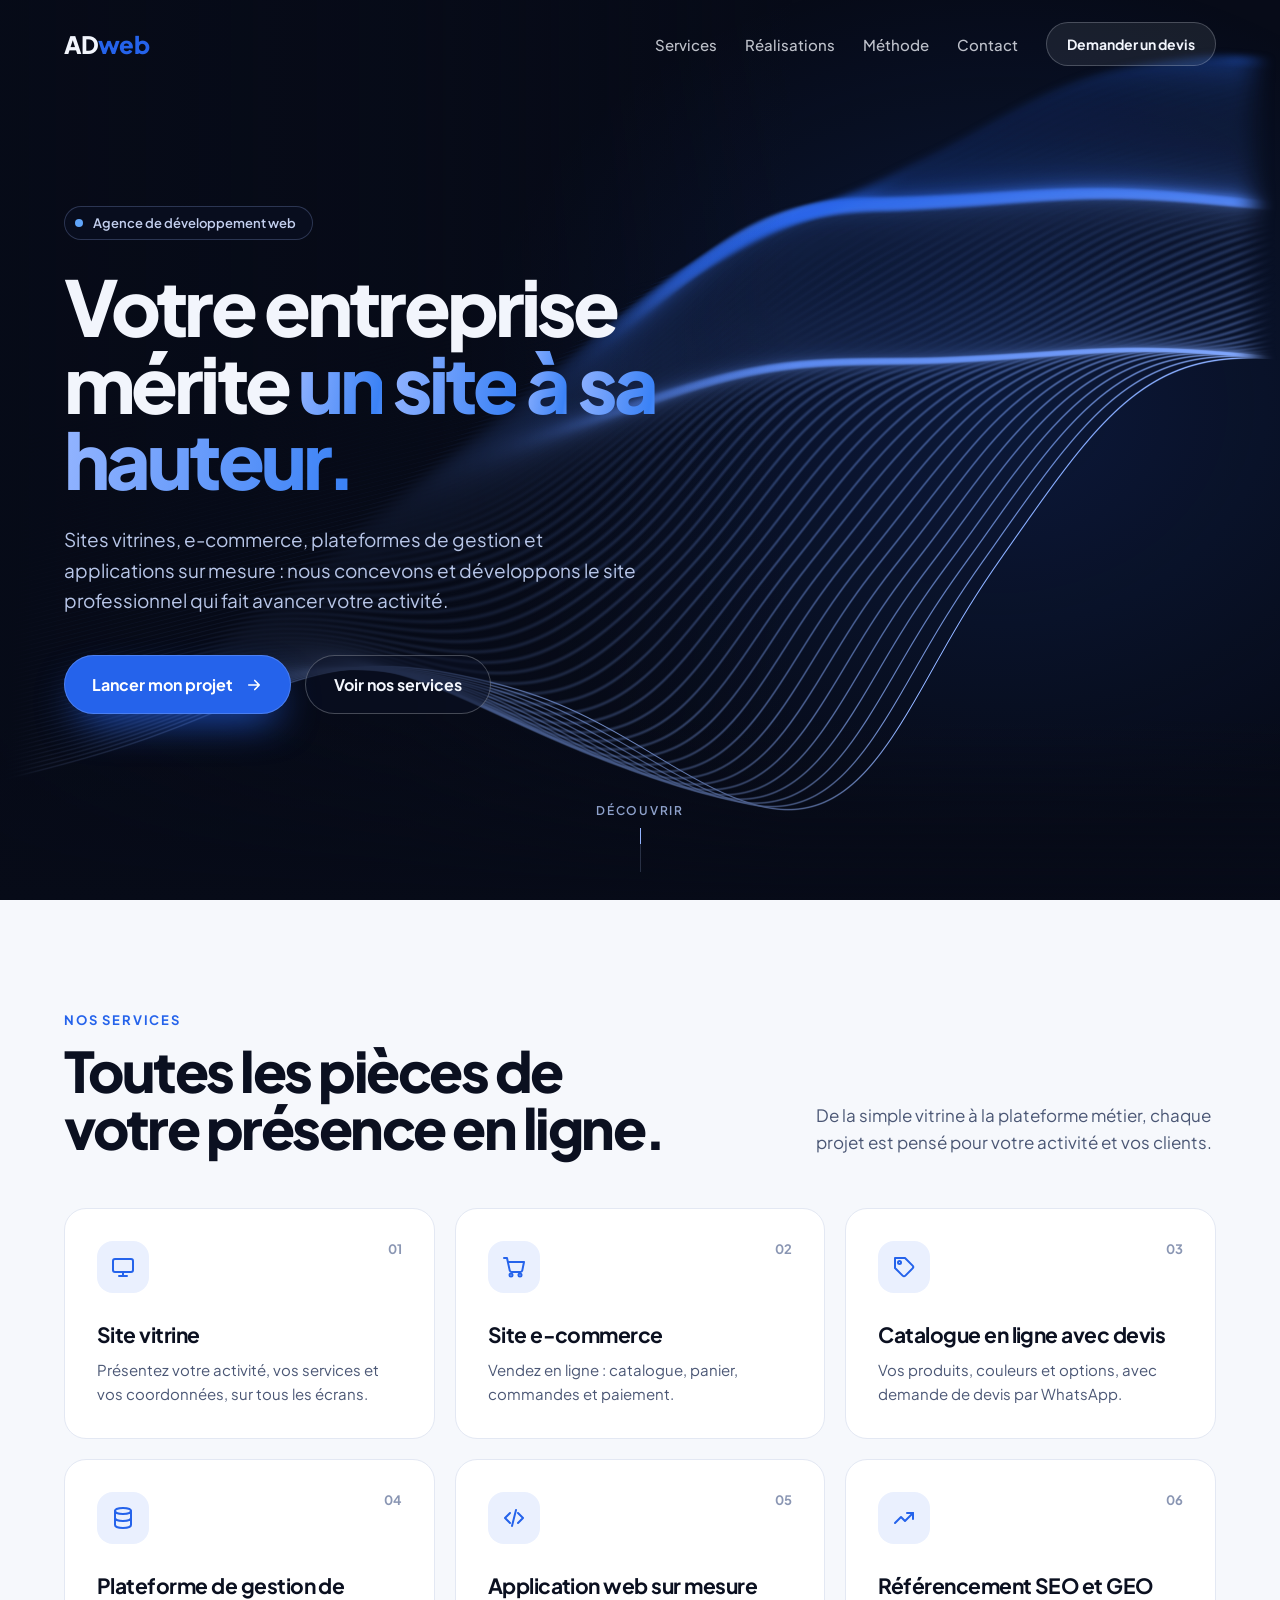
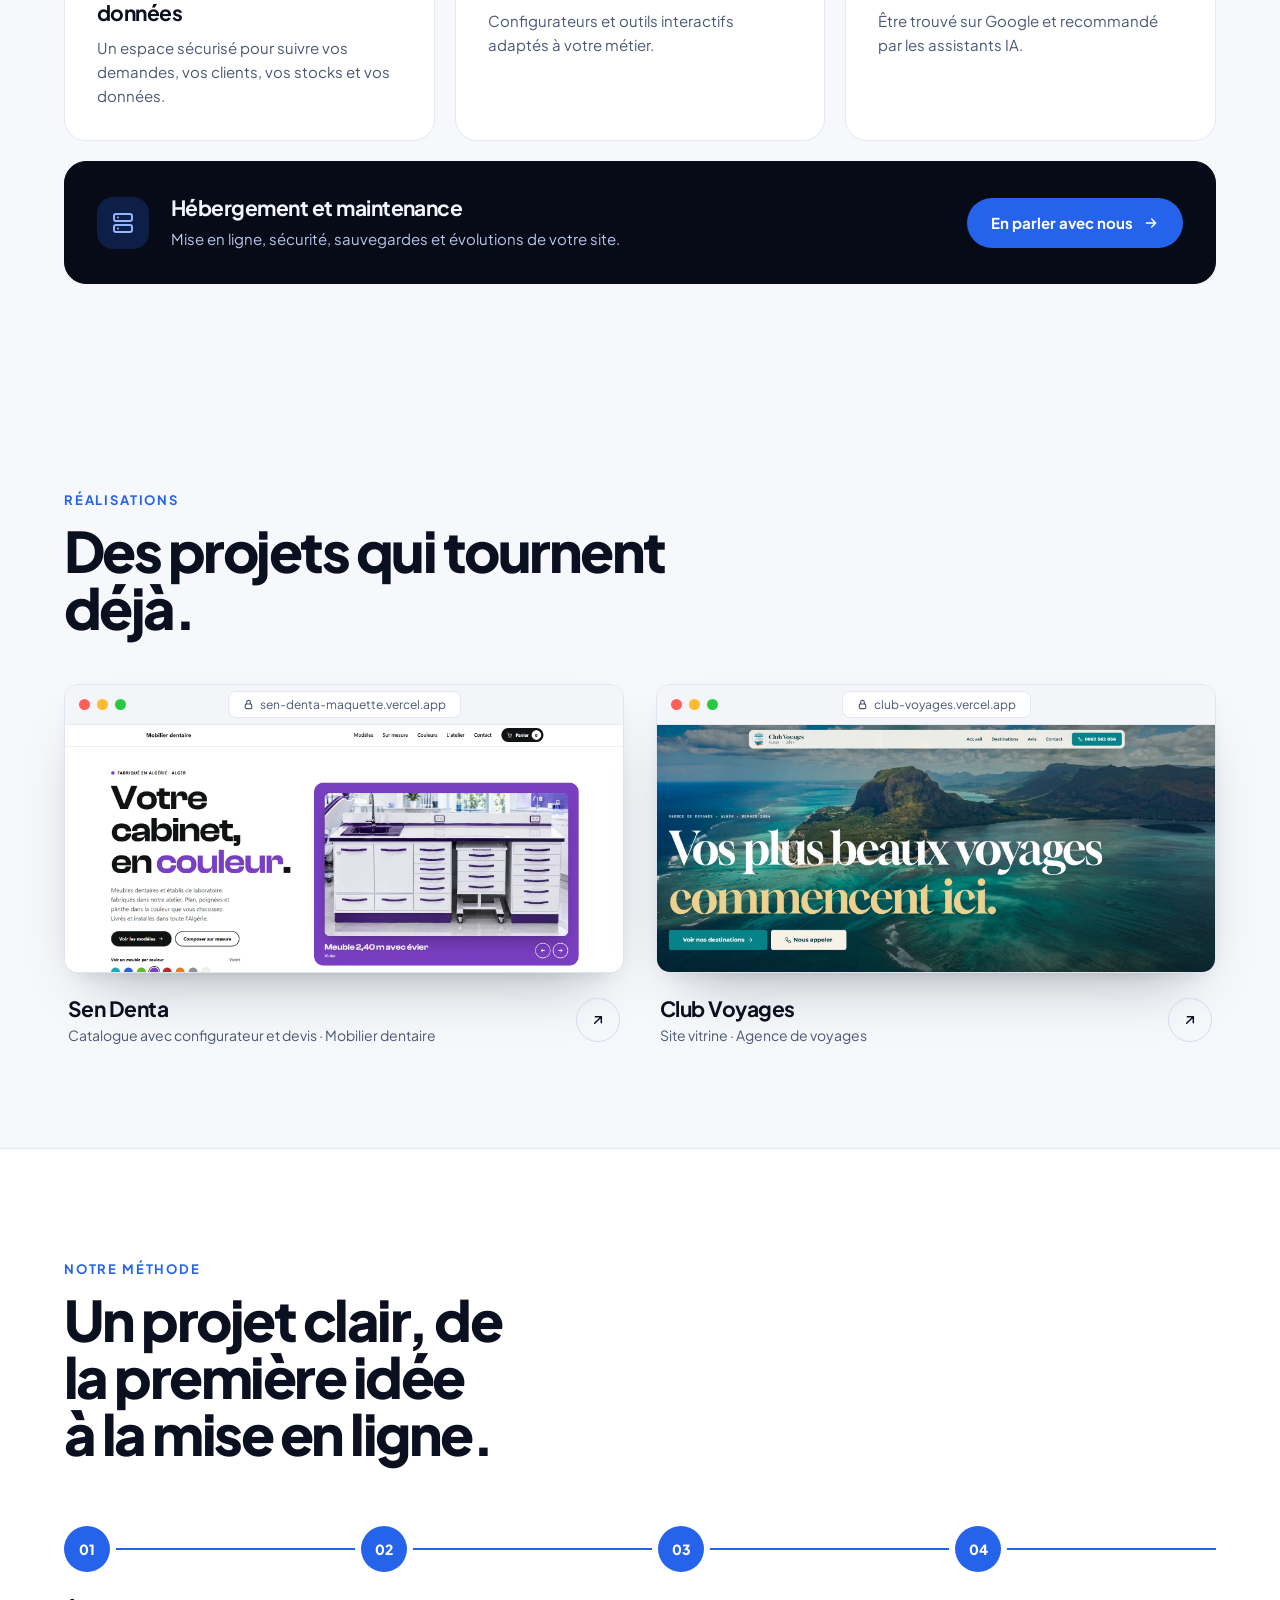
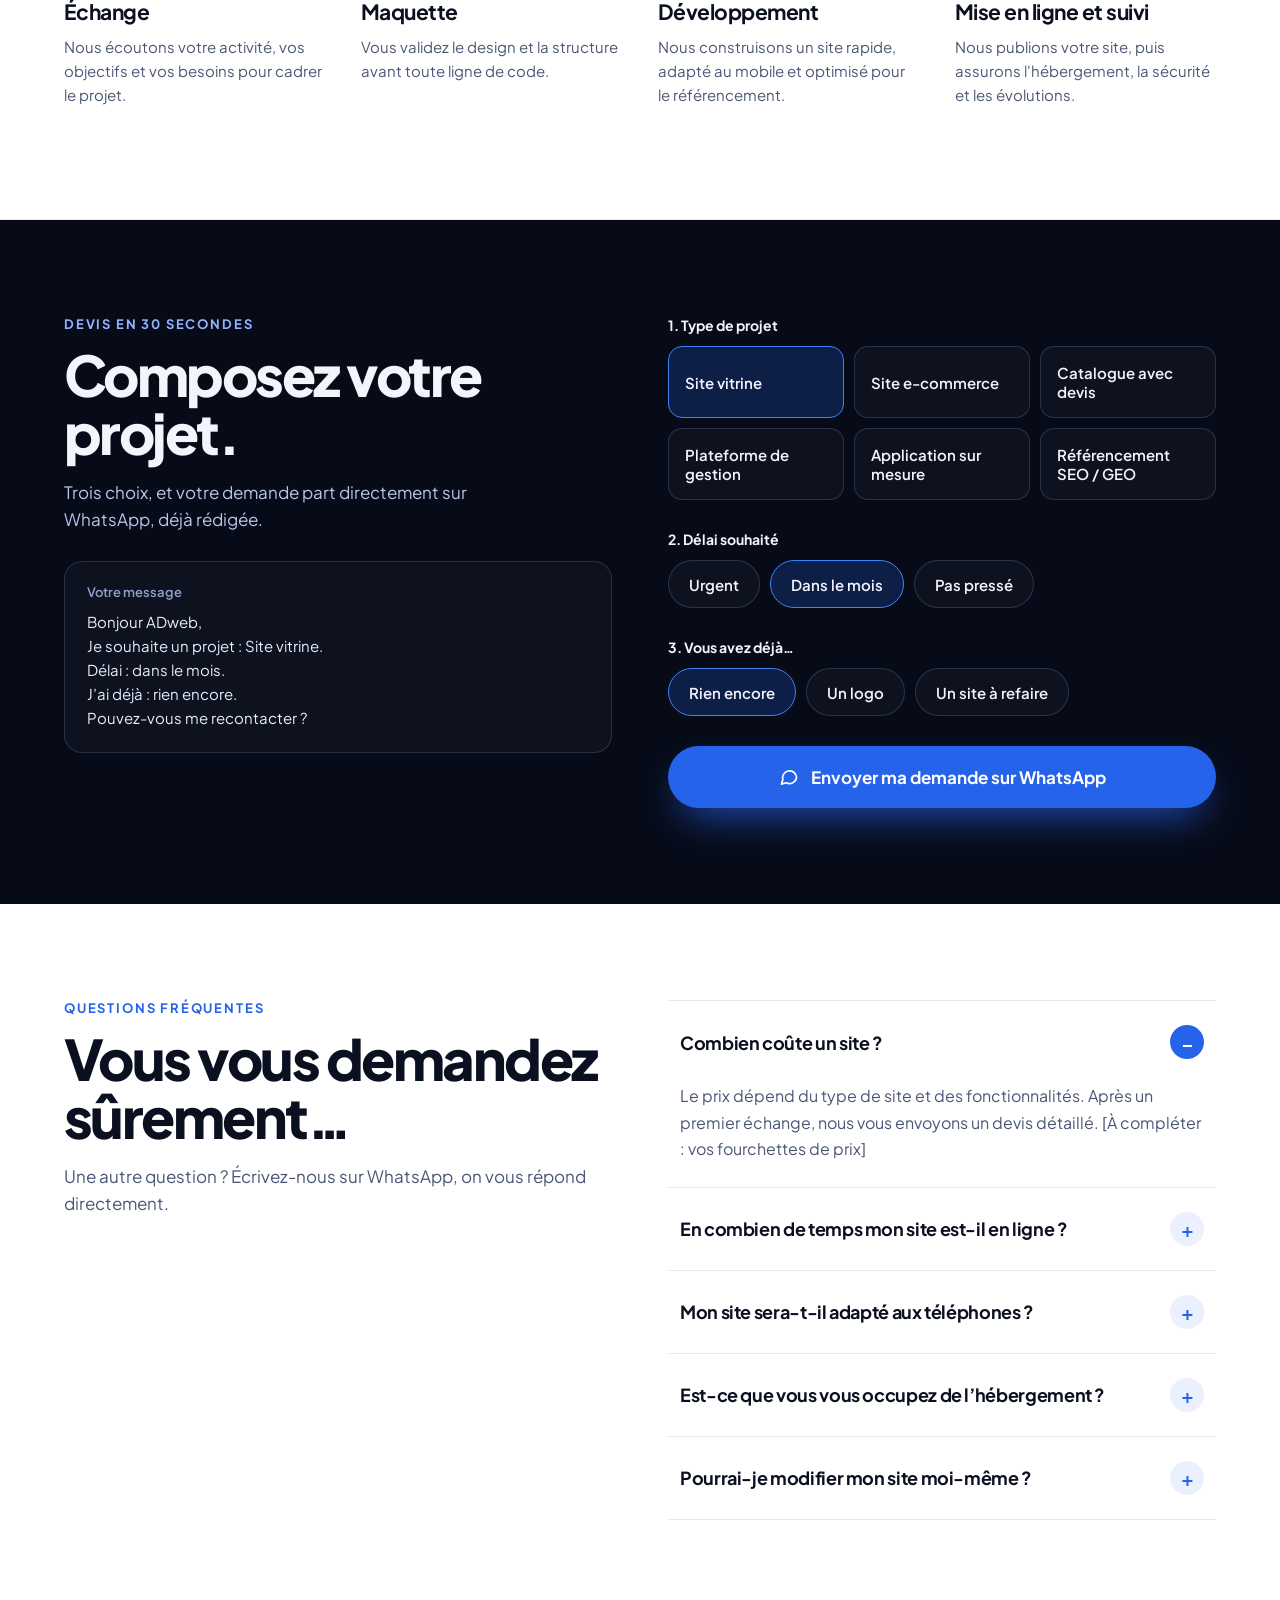
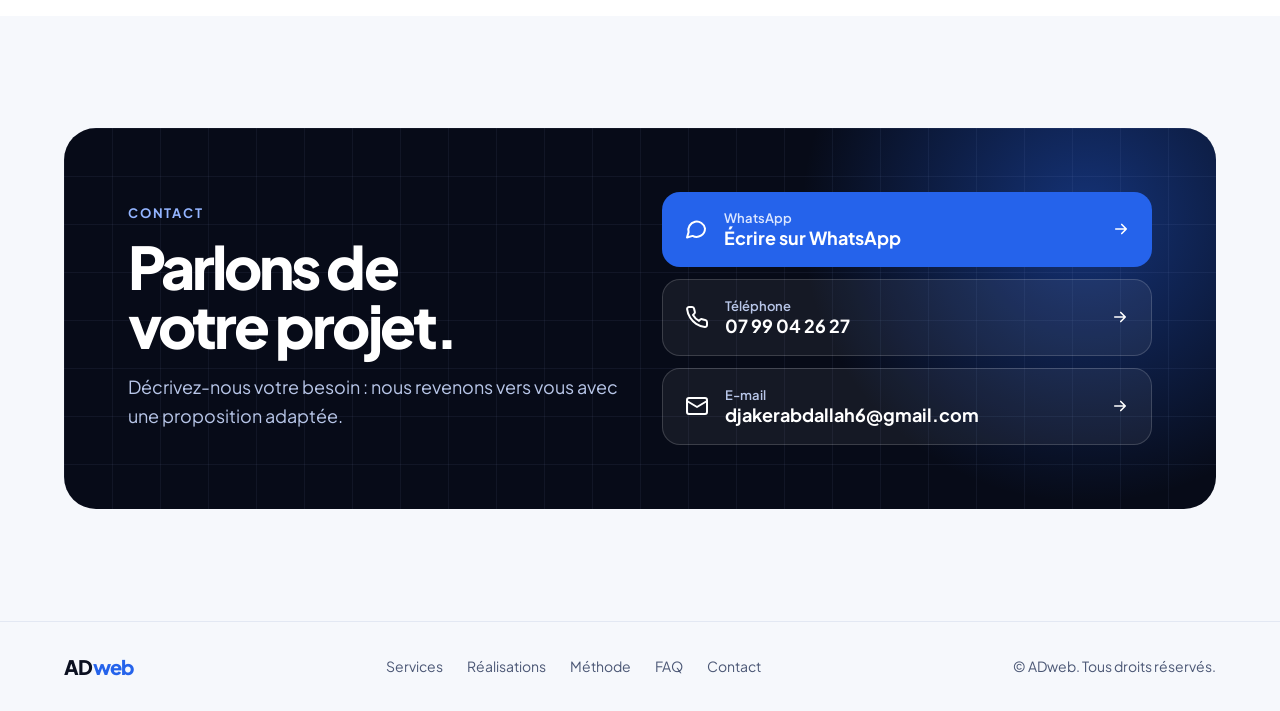
==== index.html @ 89576a82 "Réalisations : nouveau lien Club Voyages Co-Authored-By: Claude Opus 5.5 <noreply@anthropic.com> Cla" ====
<!doctype html>
<html lang="fr">
<head>
<meta charset="utf-8">
<meta name="viewport" content="width=device-width, initial-scale=1, viewport-fit=cover">
<title>ADweb · Votre entreprise mérite un site à sa hauteur</title>
<meta name="description" content="ADweb conçoit et développe des sites vitrines, e-commerce, plateformes de gestion et applications web sur mesure.">
<meta name="theme-color" content="#070b18">
<meta property="og:title" content="ADweb · Votre entreprise mérite un site à sa hauteur">
<meta property="og:description" content="Sites vitrines, e-commerce, plateformes de gestion et applications sur mesure.">
<meta property="og:type" content="website">
<link rel="icon" href="favicon.svg" type="image/svg+xml">
<link rel="preconnect" href="https://fonts.googleapis.com">
<link rel="preconnect" href="https://fonts.gstatic.com" crossorigin>
<link href="https://fonts.googleapis.com/css2?family=Plus+Jakarta+Sans:wght@400;500;600;700;800&display=swap" rel="stylesheet">
<style>

body{margin:0;background:#070b18}
a{color:inherit}
.adw *{box-sizing:border-box}
.adw a:focus-visible,.adw button:focus-visible{outline:3px solid #60a5fa;outline-offset:3px;border-radius:12px}
.adw .nl{text-decoration:none;opacity:.78;transition:opacity .2s}
.adw .nl:hover{opacity:1}
.adw .btn{text-decoration:none;transition:transform .2s,box-shadow .2s,background .2s}
.adw .btn:hover{transform:translateY(-2px)}
.adw .ghost:hover{background:rgba(255,255,255,.08)}
.adw .card{transition:transform .25s,border-color .25s,box-shadow .25s}
.adw .card:hover{transform:translateY(-4px);border-color:rgba(37,99,235,.45);box-shadow:0 24px 48px -28px rgba(15,23,42,.35)}
.adw .lnk{text-decoration:none;transition:color .2s}
.adw .lnk:hover{color:#60a5fa}
.adw .float{transform-box:fill-box;transform-origin:center;animation:adwFit 6s cubic-bezier(.65,0,.35,1) infinite}
@keyframes adwFit{0%,12%{transform:translate(70px,-92px) rotate(-14deg)}42%,78%{transform:translate(0,0) rotate(0)}100%{transform:translate(70px,-92px) rotate(-14deg)}}
.adw .slot{animation:adwSlot 6s ease-in-out infinite}
@keyframes adwSlot{0%,30%{opacity:1}42%,78%{opacity:0}92%,100%{opacity:1}}
.adw .pe{pointer-events:none}.adw .pe a,.adw .pe-a{pointer-events:auto}
.rbg .relative{position:relative}.rbg .absolute{position:absolute}.rbg .inset-0{inset:0}.rbg .block{display:block}.rbg .h-full{height:100%}.rbg .w-full{width:100%}.rbg .overflow-hidden{overflow:hidden}.rbg .pointer-events-none{pointer-events:none}
.adw .w{display:inline-block;opacity:0;filter:blur(10px);transform:translateY(24px);animation:adwW .9s cubic-bezier(.2,.7,.2,1) forwards}
@keyframes adwW{to{opacity:1;filter:blur(0);transform:none}}
.adw .grad{background:linear-gradient(100deg,#93b4ff 0%,#3b82f6 45%,#a5c0ff 70%,#3b82f6 100%);background-size:220% 100%;-webkit-background-clip:text;background-clip:text;color:transparent;animation:adwW .9s cubic-bezier(.2,.7,.2,1) forwards,adwG 6s linear 1.5s infinite}
@keyframes adwG{to{background-position:-220% 0}}
.adw .rise{opacity:0;transform:translateY(16px);animation:adwR .8s cubic-bezier(.2,.7,.2,1) forwards}
@keyframes adwR{to{opacity:1;transform:none}}
.adw .pulse{box-shadow:0 0 0 0 rgba(96,165,250,.6);animation:adwP 2s ease-out infinite}
@keyframes adwP{to{box-shadow:0 0 0 10px rgba(96,165,250,0)}}
.adw .shine{position:relative;overflow:hidden}
.adw .shine::after{content:"";position:absolute;top:0;bottom:0;width:40%;left:-60%;background:linear-gradient(100deg,transparent,rgba(255,255,255,.35),transparent);transform:skewX(-20deg);animation:adwS 3.6s ease-in-out 2s infinite}
@keyframes adwS{0%,60%{left:-60%}100%{left:130%}}
.adw .btn .arr{transition:transform .25s}.adw .btn:hover .arr{transform:translateX(4px)}
.adw .drip{animation:adwD 1.8s cubic-bezier(.6,0,.4,1) infinite}
@keyframes adwD{0%{transform:translateY(-16px)}100%{transform:translateY(44px)}}
.adw .bar{margin-right:-2px;backface-visibility:hidden;transform:scaleY(0);transform-origin:bottom;animation:adwB 1.4s cubic-bezier(.76,0,.24,1) forwards}
@keyframes adwB{0%{transform:scaleY(0);transform-origin:bottom}42%{transform:scaleY(1);transform-origin:bottom}43%{transform:scaleY(1);transform-origin:top}58%{transform:scaleY(1);transform-origin:top}100%{transform:scaleY(0);transform-origin:top}}
.adw .trl{opacity:0;animation:adwL 1.4s ease forwards}
@keyframes adwL{0%,25%{opacity:0;transform:translateY(20px)}40%,60%{opacity:1;transform:none}75%,100%{opacity:0;transform:translateY(-20px)}}
.adw .deploy{clip-path:inset(0 100% 0 0);animation:adwDep 1.8s cubic-bezier(.65,0,.25,1) 1.25s forwards}
@keyframes adwDep{to{clip-path:inset(0 0 0 0)}}
.adw .intro{animation:adwIn .8s cubic-bezier(.76,0,.24,1) 1.25s forwards}
@keyframes adwIn{to{transform:translateY(-100%);visibility:hidden}}
.adw .il{display:inline-block;opacity:0;transform:translateY(60%);filter:blur(8px);animation:adwW .7s cubic-bezier(.2,.7,.2,1) forwards}
.adw .ibar{transform:scaleX(0);transform-origin:left;animation:adwBar 1s cubic-bezier(.65,0,.35,1) .2s forwards}
@keyframes adwBar{to{transform:scaleX(1)}}
.adw .ink{transform:scale(0);animation:adwInk 1.4s cubic-bezier(.76,0,.24,1) forwards}
@keyframes adwInk{0%{transform:scale(0);opacity:1}45%,58%{transform:scale(1);opacity:1}100%{transform:scale(1);opacity:0}}
.adw .mq{animation:adwMq 38s linear infinite}
.adw .mq:hover{animation-play-state:paused}
@keyframes adwMq{to{transform:translateX(-50%)}}
.adw .rv{opacity:0;transform:translateY(28px);transition:opacity .9s cubic-bezier(.2,.7,.2,1),transform .9s cubic-bezier(.2,.7,.2,1)}
.adw .rv.in{opacity:1;transform:none}
.adw .card.rv.in:hover{transform:translateY(-6px)}
.adw .card::before{content:"";position:absolute;inset:0;pointer-events:none;opacity:0;transition:opacity .3s;background:radial-gradient(360px circle at var(--mx,50%) var(--my,50%),rgba(37,99,235,.12),transparent 60%)}
.adw .card.dark::before{background:radial-gradient(420px circle at var(--mx,50%) var(--my,50%),rgba(96,165,250,.22),transparent 60%)}
.adw .card:hover::before{opacity:1}
.adw .card>*{position:relative}
.adw .card .ico{transition:transform .35s cubic-bezier(.2,.7,.2,1)}
.adw .card:hover .ico{transform:rotate(-8deg) scale(1.08)}
.adw .mline{transform:scaleX(0);transform-origin:left;transition:transform 1.6s cubic-bezier(.65,0,.25,1) .2s}
.adw .steps.in .mline{transform:scaleX(1)}
.adw .st{opacity:0;transform:translateY(18px);transition:opacity .7s ease,transform .7s ease}
.adw .steps.in .st{opacity:1;transform:none}
.adw .cta:hover .arr{transform:translateX(4px)}
.adw .opt{transition:border-color .2s,background .2s,transform .2s;cursor:pointer}.adw .opt:hover{transform:translateY(-2px)}
.adw .shot{transition:transform .6s cubic-bezier(.2,.7,.2,1)}.adw .proj:hover .shot{transform:scale(1.04)}
.adw .qa{transition:background .2s}.adw .qa:hover{background:#f1f5fd}
.adw .lift,.adw .go{transition:transform .5s cubic-bezier(.2,.7,.2,1)}.adw .proj:hover .lift{transform:translateY(-6px)}.adw .proj:hover .go{transform:rotate(45deg)}
@media (max-width:760px){.adw .scrim{background:linear-gradient(180deg,rgba(7,11,24,.55) 0%,rgba(7,11,24,.88) 45%,rgba(7,11,24,.6) 100%)!important}.adw .cglow{display:none}.adw .hide-m{display:none}}
@media (prefers-reduced-motion:reduce){.adw .intro{display:none}.adw .deploy{animation:none;clip-path:none}.adw .rv,.adw .st{opacity:1;transform:none;transition:none}.adw .mline{transform:scaleX(1);transition:none}.adw .mq{animation:none}.adw .w,.adw .rise,.adw .grad{animation:none;opacity:1;filter:none;transform:none}.adw .shine::after,.adw .drip,.adw .pulse{animation:none}.adw .float,.adw .slot{animation:none}.adw .float{transform:none}.adw .slot{opacity:0}}

.adw .opt{border:1.5px solid rgba(148,170,230,.22);background:rgba(255,255,255,.03)}
.adw .opt.on{border-color:#3b82f6;background:rgba(37,99,235,.22)}
.adw .qa .sg{flex:none;width:34px;height:34px;border-radius:50%;display:flex;align-items:center;justify-content:center;font-size:20px;font-weight:600;color:#2563eb;background:#eaf0fe}
.adw .qa[aria-expanded="true"] .sg{color:#fff;background:#2563eb}
html{scroll-behavior:smooth}

</style>
</head>
<body>
<div class="adw" id="root" style="font-family: 'Plus Jakarta Sans', system-ui, sans-serif; color: #0b1020; background: #f6f8fc; min-height: 100vh">

<!-- HERO -->
<header id="hero" style="background: #070b18; color: #f2f5fc; position: relative; overflow: hidden; min-height: 100vh; min-height: 100svh; display: flex; flex-direction: column">
  <div class="rbg deploy" id="bg" aria-hidden="true" style="position: absolute; inset: 0"></div>
  <div id="glow" class="cglow" aria-hidden="true" style="position: absolute; left: 0; top: 0; width: 560px; height: 560px; margin: -280px 0 0 -280px; border-radius: 50%; background: radial-gradient(circle, rgba(96,165,250,.18), rgba(96,165,250,.06) 35%, rgba(96,165,250,0) 62%); pointer-events: none; opacity: 0; transition: opacity .5s; will-change: transform"></div>
  <div aria-hidden="true" style="position: absolute; inset: 0; pointer-events: none; background: radial-gradient(ellipse 60% 70% at 78% 45%, rgba(37,99,235,.16), rgba(37,99,235,0) 70%)"></div>
  <div aria-hidden="true" class="scrim" style="position: absolute; inset: 0; pointer-events: none; background: linear-gradient(90deg, rgba(7,11,24,.9) 0%, rgba(7,11,24,.6) 32%, rgba(7,11,24,0) 62%)"></div>
  <div aria-hidden="true" style="position: absolute; left: 0; right: 0; bottom: 0; height: 180px; pointer-events: none; background: linear-gradient(0deg, #070b18, rgba(7,11,24,0))"></div>

  <nav aria-label="Navigation principale" class="pe rise" style="position: relative; width: 100%; max-width: 1200px; margin: 0 auto; padding: 22px 24px; display: flex; align-items: center; justify-content: space-between; gap: 16px; flex-wrap: wrap; animation-delay: 1500ms">
    <a href="#top" style="text-decoration: none; font-weight: 800; font-size: 24px; letter-spacing: -0.035em">AD<span style="color: #2563eb">web</span></a>
    <div style="display: flex; align-items: center; gap: 28px; font-size: 15px; font-weight: 500; flex-wrap: wrap">
      <a class="nl hide-m" href="#services" data-go="services">Services</a>
      <a class="nl hide-m" href="#realisations">Réalisations</a>
      <a class="nl hide-m" href="#methode">Méthode</a>
      <a class="nl hide-m" href="#contact" data-go="contact">Contact</a>
      <a class="btn" href="#contact" data-go="contact" style="background: rgba(242,245,252,.08); color: #f2f5fc; border: 1px solid rgba(242,245,252,.22); font-weight: 700; font-size: 14px; padding: 12px 20px; border-radius: 999px; min-height: 44px; display: inline-flex; align-items: center">Demander un devis</a>
    </div>
  </nav>

  <div id="top" class="pe" style="position: relative; width: 100%; max-width: 1200px; margin: 0 auto; padding: 72px 24px 140px; flex: 1; display: flex; flex-direction: column; justify-content: center">
    <div style="max-width: 680px">
      <p class="rise" style="display: inline-flex; align-items: center; gap: 10px; margin: 0 0 28px; padding: 8px 16px 8px 10px; border: 1px solid rgba(148,170,230,.26); background: rgba(10,16,36,.6); border-radius: 999px; font-size: 13px; font-weight: 600; color: #c3cfee; animation-delay: 1620ms">
        <span aria-hidden="true" class="pulse" style="width: 8px; height: 8px; border-radius: 50%; background: #60a5fa"></span>
        Agence de développement web
      </p>
      <h1 style="margin: 0 0 26px; font-size: clamp(42px, 6vw, 84px); line-height: 1; letter-spacing: -0.05em; font-weight: 800">
        <span class="w" style="animation-delay: 1720ms">Votre</span> <span class="w" style="animation-delay: 1790ms">entreprise</span> <span class="w" style="animation-delay: 1860ms">mérite</span> <span class="w grad" style="animation-delay: 1930ms">un</span> <span class="w grad" style="animation-delay: 2000ms">site</span> <span class="w grad" style="animation-delay: 2070ms">à</span> <span class="w grad" style="animation-delay: 2140ms">sa</span> <span class="w grad" style="animation-delay: 2210ms">hauteur.</span>
      </h1>
      <p class="rise" style="margin: 0 0 40px; font-size: 19px; line-height: 1.6; color: #b8c6e8; max-width: 31em; animation-delay: 2220ms">Sites vitrines, e-commerce, plateformes de gestion et applications sur mesure : nous concevons et développons le site professionnel qui fait avancer votre activité.</p>
      <div class="rise" style="display: flex; flex-wrap: wrap; gap: 14px; animation-delay: 2340ms">
        <a class="btn shine" href="#contact" data-go="contact" data-boost style="background: #2563eb; color: #ffffff; font-weight: 700; font-size: 16px; padding: 18px 28px; border-radius: 999px; min-height: 56px; display: inline-flex; align-items: center; gap: 12px; box-shadow: 0 0 0 1px rgba(147,180,255,.35) inset, 0 18px 40px -14px rgba(37,99,235,.9)">
          Lancer mon projet
          <svg class="arr" width="18" height="18" viewBox="0 0 24 24" fill="none" stroke="currentColor" stroke-width="2.2" stroke-linecap="round" stroke-linejoin="round" aria-hidden="true"><path d="M5 12h14M13 6l6 6-6 6"></path></svg>
        </a>
        <a class="btn ghost" href="#services" data-go="services" data-boost style="color: #f2f5fc; font-weight: 700; font-size: 16px; padding: 18px 28px; border-radius: 999px; min-height: 56px; display: inline-flex; align-items: center; border: 1px solid rgba(242,245,252,.26); background: rgba(10,16,36,.5)">Voir nos services</a>
      </div>
    </div>
  </div>

  <a class="pe-a rise hide-m" href="#services" data-go="services" style="position: absolute; left: 0; right: 0; margin: 0 auto; width: max-content; bottom: 28px; display: flex; flex-direction: column; align-items: center; gap: 10px; font-size: 12px; font-weight: 600; letter-spacing: 0.14em; text-transform: uppercase; color: #8fa2cc; text-decoration: none; animation-delay: 2600ms">
    Découvrir
    <span aria-hidden="true" style="position: relative; width: 1px; height: 44px; background: rgba(143,162,204,.25); overflow: hidden"><span class="drip" style="position: absolute; left: 0; top: 0; width: 1px; height: 16px; background: #93b4ff"></span></span>
  </a>
</header>

<!-- SERVICES -->
<section id="services" style="max-width: 1200px; margin: 0 auto; padding: 112px 24px 104px; scroll-margin-top: 0">
  <div style="display: flex; flex-wrap: wrap; justify-content: space-between; align-items: flex-end; gap: 24px; margin-bottom: 52px">
    <div class="rv" style="max-width: 640px">
      <p style="margin: 0 0 14px; font-size: 13px; font-weight: 700; letter-spacing: 0.14em; text-transform: uppercase; color: #2563eb">Nos services</p>
      <h2 style="margin: 0; font-size: clamp(34px, 4.4vw, 56px); line-height: 1.02; letter-spacing: -0.045em; font-weight: 800; text-wrap: balance">Toutes les pièces de votre présence en ligne.</h2>
    </div>
    <p class="rv" style="margin: 0; max-width: 400px; font-size: 17px; line-height: 1.6; color: #4b5775; transition-delay: 120ms">De la simple vitrine à la plateforme métier, chaque projet est pensé pour votre activité et vos clients.</p>
  </div>

  <div style="display: grid; grid-template-columns: repeat(auto-fit, minmax(min(100%, 320px), 1fr)); gap: 20px">
    <article class="card rv" style="position: relative; overflow: hidden; background: #ffffff; border: 1px solid #e3e8f3; border-radius: 22px; padding: 32px; transition-delay: 0ms">
      <div style="display: flex; justify-content: space-between; align-items: flex-start; margin-bottom: 28px">
        <div class="ico" style="width: 52px; height: 52px; border-radius: 16px; background: #eaf0fe; color: #2563eb; display: flex; align-items: center; justify-content: center"><svg width="24" height="24" viewBox="0 0 24 24" fill="none" stroke="currentColor" stroke-width="2" stroke-linecap="round" stroke-linejoin="round" aria-hidden="true"><rect x="2" y="4" width="20" height="13" rx="2"></rect><path d="M8 21h8M12 17v4"></path></svg></div>
        <span style="font-size: 13px; font-weight: 700; color: #8a96b3">01</span>
      </div>
      <h3 style="margin: 0 0 10px; font-size: 21px; letter-spacing: -0.025em; font-weight: 700">Site vitrine</h3>
      <p style="margin: 0; font-size: 15px; line-height: 1.6; color: #4b5775">Présentez votre activité, vos services et vos coordonnées, sur tous les écrans.</p>
    </article>
    <article class="card rv" style="position: relative; overflow: hidden; background: #ffffff; border: 1px solid #e3e8f3; border-radius: 22px; padding: 32px; transition-delay: 80ms">
      <div style="display: flex; justify-content: space-between; align-items: flex-start; margin-bottom: 28px">
        <div class="ico" style="width: 52px; height: 52px; border-radius: 16px; background: #eaf0fe; color: #2563eb; display: flex; align-items: center; justify-content: center"><svg width="24" height="24" viewBox="0 0 24 24" fill="none" stroke="currentColor" stroke-width="2" stroke-linecap="round" stroke-linejoin="round" aria-hidden="true"><circle cx="9" cy="20" r="1.5"></circle><circle cx="18" cy="20" r="1.5"></circle><path d="M2 3h3l2.7 12.4a2 2 0 0 0 2 1.6h8.6a2 2 0 0 0 2-1.6L22 7H6"></path></svg></div>
        <span style="font-size: 13px; font-weight: 700; color: #8a96b3">02</span>
      </div>
      <h3 style="margin: 0 0 10px; font-size: 21px; letter-spacing: -0.025em; font-weight: 700">Site e-commerce</h3>
      <p style="margin: 0; font-size: 15px; line-height: 1.6; color: #4b5775">Vendez en ligne : catalogue, panier, commandes et paiement.</p>
    </article>
    <article class="card rv" style="position: relative; overflow: hidden; background: #ffffff; border: 1px solid #e3e8f3; border-radius: 22px; padding: 32px; transition-delay: 160ms">
      <div style="display: flex; justify-content: space-between; align-items: flex-start; margin-bottom: 28px">
        <div class="ico" style="width: 52px; height: 52px; border-radius: 16px; background: #eaf0fe; color: #2563eb; display: flex; align-items: center; justify-content: center"><svg width="24" height="24" viewBox="0 0 24 24" fill="none" stroke="currentColor" stroke-width="2" stroke-linecap="round" stroke-linejoin="round" aria-hidden="true"><path d="M20.6 13.4 13.4 20.6a2 2 0 0 1-2.8 0L3 13V3h10l7.6 7.6a2 2 0 0 1 0 2.8Z"></path><circle cx="7.5" cy="7.5" r="1.5"></circle></svg></div>
        <span style="font-size: 13px; font-weight: 700; color: #8a96b3">03</span>
      </div>
      <h3 style="margin: 0 0 10px; font-size: 21px; letter-spacing: -0.025em; font-weight: 700">Catalogue en ligne avec devis</h3>
      <p style="margin: 0; font-size: 15px; line-height: 1.6; color: #4b5775">Vos produits, couleurs et options, avec demande de devis par WhatsApp.</p>
    </article>
    <article class="card rv" style="position: relative; overflow: hidden; background: #ffffff; border: 1px solid #e3e8f3; border-radius: 22px; padding: 32px; transition-delay: 0ms">
      <div style="display: flex; justify-content: space-between; align-items: flex-start; margin-bottom: 28px">
        <div class="ico" style="width: 52px; height: 52px; border-radius: 16px; background: #eaf0fe; color: #2563eb; display: flex; align-items: center; justify-content: center"><svg width="24" height="24" viewBox="0 0 24 24" fill="none" stroke="currentColor" stroke-width="2" stroke-linecap="round" stroke-linejoin="round" aria-hidden="true"><ellipse cx="12" cy="5" rx="8" ry="3"></ellipse><path d="M4 5v14c0 1.7 3.6 3 8 3s8-1.3 8-3V5"></path><path d="M4 12c0 1.7 3.6 3 8 3s8-1.3 8-3"></path></svg></div>
        <span style="font-size: 13px; font-weight: 700; color: #8a96b3">04</span>
      </div>
      <h3 style="margin: 0 0 10px; font-size: 21px; letter-spacing: -0.025em; font-weight: 700">Plateforme de gestion de données</h3>
      <p style="margin: 0; font-size: 15px; line-height: 1.6; color: #4b5775">Un espace sécurisé pour suivre vos demandes, vos clients, vos stocks et vos données.</p>
    </article>
    <article class="card rv" style="position: relative; overflow: hidden; background: #ffffff; border: 1px solid #e3e8f3; border-radius: 22px; padding: 32px; transition-delay: 80ms">
      <div style="display: flex; justify-content: space-between; align-items: flex-start; margin-bottom: 28px">
        <div class="ico" style="width: 52px; height: 52px; border-radius: 16px; background: #eaf0fe; color: #2563eb; display: flex; align-items: center; justify-content: center"><svg width="24" height="24" viewBox="0 0 24 24" fill="none" stroke="currentColor" stroke-width="2" stroke-linecap="round" stroke-linejoin="round" aria-hidden="true"><path d="m8 7-5 5 5 5M16 7l5 5-5 5M14 4l-4 16"></path></svg></div>
        <span style="font-size: 13px; font-weight: 700; color: #8a96b3">05</span>
      </div>
      <h3 style="margin: 0 0 10px; font-size: 21px; letter-spacing: -0.025em; font-weight: 700">Application web sur mesure</h3>
      <p style="margin: 0; font-size: 15px; line-height: 1.6; color: #4b5775">Configurateurs et outils interactifs adaptés à votre métier.</p>
    </article>
    <article class="card rv" style="position: relative; overflow: hidden; background: #ffffff; border: 1px solid #e3e8f3; border-radius: 22px; padding: 32px; transition-delay: 160ms">
      <div style="display: flex; justify-content: space-between; align-items: flex-start; margin-bottom: 28px">
        <div class="ico" style="width: 52px; height: 52px; border-radius: 16px; background: #eaf0fe; color: #2563eb; display: flex; align-items: center; justify-content: center"><svg width="24" height="24" viewBox="0 0 24 24" fill="none" stroke="currentColor" stroke-width="2" stroke-linecap="round" stroke-linejoin="round" aria-hidden="true"><path d="M3 17 9 11l4 4 8-8"></path><path d="M15 7h6v6"></path></svg></div>
        <span style="font-size: 13px; font-weight: 700; color: #8a96b3">06</span>
      </div>
      <h3 style="margin: 0 0 10px; font-size: 21px; letter-spacing: -0.025em; font-weight: 700">Référencement SEO et GEO</h3>
      <p style="margin: 0; font-size: 15px; line-height: 1.6; color: #4b5775">Être trouvé sur Google et recommandé par les assistants IA.</p>
    </article>
    <article class="card dark rv" style="position: relative; overflow: hidden; background: #070b18; color: #f2f5fc; border: 1px solid #070b18; border-radius: 22px; padding: 32px; grid-column: 1 / -1; display: flex; flex-wrap: wrap; align-items: center; justify-content: space-between; gap: 24px">
      <div style="display: flex; align-items: center; gap: 22px; flex: 1 1 420px">
        <div style="width: 52px; height: 52px; flex: none; border-radius: 16px; background: rgba(37,99,235,.22); color: #93b4ff; display: flex; align-items: center; justify-content: center"><svg width="24" height="24" viewBox="0 0 24 24" fill="none" stroke="currentColor" stroke-width="2" stroke-linecap="round" stroke-linejoin="round" aria-hidden="true"><rect x="3" y="3" width="18" height="7" rx="2"></rect><rect x="3" y="14" width="18" height="7" rx="2"></rect><path d="M7 6.5h.01M7 17.5h.01"></path></svg></div>
        <div>
          <h3 style="margin: 0 0 6px; font-size: 21px; letter-spacing: -0.025em; font-weight: 700">Hébergement et maintenance</h3>
          <p style="margin: 0; font-size: 15px; line-height: 1.6; color: #b8c6e8">Mise en ligne, sécurité, sauvegardes et évolutions de votre site.</p>
        </div>
      </div>
      <a class="btn" href="#contact" data-go="contact" style="background: #2563eb; color: #ffffff; font-weight: 700; font-size: 15px; padding: 15px 24px; border-radius: 999px; min-height: 50px; display: inline-flex; align-items: center; gap: 10px">En parler avec nous<svg class="arr" width="16" height="16" viewBox="0 0 24 24" fill="none" stroke="currentColor" stroke-width="2.2" stroke-linecap="round" stroke-linejoin="round" aria-hidden="true"><path d="M5 12h14M13 6l6 6-6 6"></path></svg></a>
    </article>
  </div>
</section>

<!-- REALISATIONS -->
<section id="realisations" style="font-family: 'Plus Jakarta Sans', system-ui, sans-serif; color: #0b1020; background: #f6f8fc">
  <div class="rv" style="max-width: 1200px; margin: 0 auto; padding: 104px 24px">
    <div style="display: flex; flex-wrap: wrap; justify-content: space-between; align-items: flex-end; gap: 24px; margin-bottom: 48px">
      <div style="max-width: 640px">
        <p style="margin: 0 0 14px; font-size: 13px; font-weight: 700; letter-spacing: 0.14em; text-transform: uppercase; color: #2563eb">Réalisations</p>
        <h2 style="margin: 0; font-size: clamp(34px, 4.4vw, 56px); line-height: 1.02; letter-spacing: -0.045em; font-weight: 800">Des projets qui tournent déjà.</h2>
      </div>
    </div>
    <div style="display: grid; grid-template-columns: repeat(auto-fit, minmax(min(100%, 460px), 1fr)); gap: 40px 32px; align-items: start">
<a class="proj" href="https://sen-denta-maquette.vercel.app/apercu-sans-marque.html" target="_blank" rel="noopener" style="text-decoration: none; display: block">
  <div class="lift" style="border-radius: 14px; overflow: hidden; background: #ffffff; border: 1px solid #dfe5f0; box-shadow: 0 30px 60px -30px rgba(7,11,24,.35), 0 8px 20px -12px rgba(7,11,24,.15)">
    <div style="display: grid; grid-template-columns: 80px 1fr 80px; align-items: center; height: 40px; padding: 0 14px; background: #f3f5f9; border-bottom: 1px solid #e3e8f3">
      <div style="display: flex; gap: 7px"><span style="width: 11px; height: 11px; border-radius: 50%; background: #ff5f57"></span><span style="width: 11px; height: 11px; border-radius: 50%; background: #febc2e"></span><span style="width: 11px; height: 11px; border-radius: 50%; background: #28c840"></span></div>
      <div style="justify-self: center; display: flex; align-items: center; gap: 6px; max-width: 100%; padding: 5px 14px; border-radius: 8px; background: #ffffff; border: 1px solid #e3e8f3; font-size: 12px; color: #4b5775; white-space: nowrap; overflow: hidden"><svg width="11" height="11" viewBox="0 0 24 24" fill="none" stroke="currentColor" stroke-width="2.4" stroke-linecap="round" stroke-linejoin="round" aria-hidden="true"><rect x="5" y="11" width="14" height="10" rx="2"></rect><path d="M8 11V7a4 4 0 0 1 8 0v4"></path></svg>sen-denta-maquette.vercel.app</div>
      <span></span>
    </div>
    <img src="img/sendenta.webp" alt="Page d’accueil du site Sen Denta" loading="lazy" style="display: block; width: 100%; height: auto">
  </div>
  <div style="display: flex; justify-content: space-between; align-items: center; gap: 16px; padding: 22px 4px 0"><div><h3 style="margin: 0 0 4px; font-size: 21px; font-weight: 700; letter-spacing: -0.025em; color: #0b1020">Sen Denta</h3><p style="margin: 0; font-size: 14px; color: #4b5775">Catalogue avec configurateur et devis · Mobilier dentaire</p></div><span class="go" style="flex: none; width: 44px; height: 44px; border-radius: 50%; border: 1px solid #d4dcec; color: #0b1020; display: flex; align-items: center; justify-content: center"><svg width="16" height="16" viewBox="0 0 24 24" fill="none" stroke="currentColor" stroke-width="2.2" stroke-linecap="round" stroke-linejoin="round" aria-hidden="true"><path d="M7 17 17 7M8 7h9v9"></path></svg></span></div>
</a>
<a class="proj" href="https://club-voyages.vercel.app/" target="_blank" rel="noopener" style="text-decoration: none; display: block">
  <div class="lift" style="border-radius: 14px; overflow: hidden; background: #ffffff; border: 1px solid #dfe5f0; box-shadow: 0 30px 60px -30px rgba(7,11,24,.35), 0 8px 20px -12px rgba(7,11,24,.15)">
    <div style="display: grid; grid-template-columns: 80px 1fr 80px; align-items: center; height: 40px; padding: 0 14px; background: #f3f5f9; border-bottom: 1px solid #e3e8f3">
      <div style="display: flex; gap: 7px"><span style="width: 11px; height: 11px; border-radius: 50%; background: #ff5f57"></span><span style="width: 11px; height: 11px; border-radius: 50%; background: #febc2e"></span><span style="width: 11px; height: 11px; border-radius: 50%; background: #28c840"></span></div>
      <div style="justify-self: center; display: flex; align-items: center; gap: 6px; max-width: 100%; padding: 5px 14px; border-radius: 8px; background: #ffffff; border: 1px solid #e3e8f3; font-size: 12px; color: #4b5775; white-space: nowrap; overflow: hidden"><svg width="11" height="11" viewBox="0 0 24 24" fill="none" stroke="currentColor" stroke-width="2.4" stroke-linecap="round" stroke-linejoin="round" aria-hidden="true"><rect x="5" y="11" width="14" height="10" rx="2"></rect><path d="M8 11V7a4 4 0 0 1 8 0v4"></path></svg>club-voyages.vercel.app</div>
      <span></span>
    </div>
    <img src="img/clubvoyages.webp" alt="Page d’accueil du site Club Voyages" loading="lazy" style="display: block; width: 100%; height: auto">
  </div>
  <div style="display: flex; justify-content: space-between; align-items: center; gap: 16px; padding: 22px 4px 0"><div><h3 style="margin: 0 0 4px; font-size: 21px; font-weight: 700; letter-spacing: -0.025em; color: #0b1020">Club Voyages</h3><p style="margin: 0; font-size: 14px; color: #4b5775">Site vitrine · Agence de voyages</p></div><span class="go" style="flex: none; width: 44px; height: 44px; border-radius: 50%; border: 1px solid #d4dcec; color: #0b1020; display: flex; align-items: center; justify-content: center"><svg width="16" height="16" viewBox="0 0 24 24" fill="none" stroke="currentColor" stroke-width="2.2" stroke-linecap="round" stroke-linejoin="round" aria-hidden="true"><path d="M7 17 17 7M8 7h9v9"></path></svg></span></div>
</a>
    </div>
  </div>
</section>

<!-- METHODE -->
<section id="methode" style="background: #ffffff; border-top: 1px solid #e3e8f3; border-bottom: 1px solid #e3e8f3">
  <div style="max-width: 1200px; margin: 0 auto; padding: 112px 24px">
    <div class="rv">
      <p style="margin: 0 0 14px; font-size: 13px; font-weight: 700; letter-spacing: 0.14em; text-transform: uppercase; color: #2563eb">Notre méthode</p>
      <h2 style="margin: 0 0 64px; max-width: 700px; font-size: clamp(34px, 4.4vw, 56px); line-height: 1.02; letter-spacing: -0.045em; font-weight: 800; text-wrap: balance">Un projet clair, de la première idée à la mise en ligne.</h2>
    </div>
    <div class="rv steps" style="position: relative">
      <div aria-hidden="true" class="hide-m" style="position: absolute; left: 0; right: 0; top: 22px; height: 2px; background: #e3e8f3"></div>
      <div aria-hidden="true" class="mline hide-m" style="position: absolute; left: 0; right: 0; top: 22px; height: 2px; background: #2563eb"></div>
      <ol style="position: relative; list-style: none; margin: 0; padding: 0; display: grid; grid-template-columns: repeat(auto-fit, minmax(min(100%, 230px), 1fr)); gap: 36px">
        <li class="st" style="transition-delay: 200ms">
          <span style="width: 46px; height: 46px; border-radius: 50%; background: #2563eb; color: #ffffff; display: flex; align-items: center; justify-content: center; font-size: 14px; font-weight: 800; margin-bottom: 26px; box-shadow: 0 0 0 6px #ffffff">01</span>
          <h3 style="margin: 0 0 10px; font-size: 21px; letter-spacing: -0.025em; font-weight: 700">Échange</h3>
          <p style="margin: 0; font-size: 15px; line-height: 1.6; color: #4b5775">Nous écoutons votre activité, vos objectifs et vos besoins pour cadrer le projet.</p>
        </li>
        <li class="st" style="transition-delay: 450ms">
          <span style="width: 46px; height: 46px; border-radius: 50%; background: #2563eb; color: #ffffff; display: flex; align-items: center; justify-content: center; font-size: 14px; font-weight: 800; margin-bottom: 26px; box-shadow: 0 0 0 6px #ffffff">02</span>
          <h3 style="margin: 0 0 10px; font-size: 21px; letter-spacing: -0.025em; font-weight: 700">Maquette</h3>
          <p style="margin: 0; font-size: 15px; line-height: 1.6; color: #4b5775">Vous validez le design et la structure avant toute ligne de code.</p>
        </li>
        <li class="st" style="transition-delay: 700ms">
          <span style="width: 46px; height: 46px; border-radius: 50%; background: #2563eb; color: #ffffff; display: flex; align-items: center; justify-content: center; font-size: 14px; font-weight: 800; margin-bottom: 26px; box-shadow: 0 0 0 6px #ffffff">03</span>
          <h3 style="margin: 0 0 10px; font-size: 21px; letter-spacing: -0.025em; font-weight: 700">Développement</h3>
          <p style="margin: 0; font-size: 15px; line-height: 1.6; color: #4b5775">Nous construisons un site rapide, adapté au mobile et optimisé pour le référencement.</p>
        </li>
        <li class="st" style="transition-delay: 950ms">
          <span style="width: 46px; height: 46px; border-radius: 50%; background: #2563eb; color: #ffffff; display: flex; align-items: center; justify-content: center; font-size: 14px; font-weight: 800; margin-bottom: 26px; box-shadow: 0 0 0 6px #ffffff">04</span>
          <h3 style="margin: 0 0 10px; font-size: 21px; letter-spacing: -0.025em; font-weight: 700">Mise en ligne et suivi</h3>
          <p style="margin: 0; font-size: 15px; line-height: 1.6; color: #4b5775">Nous publions votre site, puis assurons l'hébergement, la sécurité et les évolutions.</p>
        </li>
      </ol>
    </div>
  </div>
</section>

<!-- DEVIS -->
<section id="devis" style="font-family: 'Plus Jakarta Sans', system-ui, sans-serif; color: #f2f5fc; background: #070b18">
  <div class="rv" style="max-width: 1200px; margin: 0 auto; padding: 96px 24px; display: grid; grid-template-columns: repeat(auto-fit, minmax(min(100%, 360px), 1fr)); gap: 56px; align-items: start">
    <div>
      <p style="margin: 0 0 14px; font-size: 13px; font-weight: 700; letter-spacing: 0.14em; text-transform: uppercase; color: #93b4ff">Devis en 30 secondes</p>
      <h2 style="margin: 0 0 18px; font-size: clamp(34px, 4.4vw, 56px); line-height: 1.02; letter-spacing: -0.045em; font-weight: 800">Composez votre projet.</h2>
      <p style="margin: 0 0 28px; font-size: 17px; line-height: 1.6; color: #b8c6e8; max-width: 26em">Trois choix, et votre demande part directement sur WhatsApp, déjà rédigée.</p>
      <div style="border: 1px solid rgba(148,170,230,.2); border-radius: 18px; padding: 22px; background: rgba(255,255,255,.03)">
        <p style="margin: 0 0 10px; font-size: 13px; font-weight: 600; color: #8fa2cc">Votre message</p>
        <p style="margin: 0; font-size: 15px; line-height: 1.6; color: #e6edff; white-space: pre-line"><span id="wamsg"></span></p>
      </div>
    </div>
    <div style="display: flex; flex-direction: column; gap: 30px">
      <div>
        <p style="margin: 0 0 12px; font-size: 14px; font-weight: 700">1. Type de projet</p>
        <div style="display: grid; grid-template-columns: repeat(auto-fit, minmax(160px, 1fr)); gap: 10px">
          <button type="button" class="opt on" data-g="type" aria-pressed="true" style="font: inherit; text-align: left; font-size: 15px; font-weight: 600; padding: 16px; min-height: 56px; border-radius: 14px; color: #f2f5fc;">Site vitrine</button>
            <button type="button" class="opt" data-g="type" aria-pressed="false" style="font: inherit; text-align: left; font-size: 15px; font-weight: 600; padding: 16px; min-height: 56px; border-radius: 14px; color: #f2f5fc;">Site e-commerce</button>
            <button type="button" class="opt" data-g="type" aria-pressed="false" style="font: inherit; text-align: left; font-size: 15px; font-weight: 600; padding: 16px; min-height: 56px; border-radius: 14px; color: #f2f5fc;">Catalogue avec devis</button>
            <button type="button" class="opt" data-g="type" aria-pressed="false" style="font: inherit; text-align: left; font-size: 15px; font-weight: 600; padding: 16px; min-height: 56px; border-radius: 14px; color: #f2f5fc;">Plateforme de gestion</button>
            <button type="button" class="opt" data-g="type" aria-pressed="false" style="font: inherit; text-align: left; font-size: 15px; font-weight: 600; padding: 16px; min-height: 56px; border-radius: 14px; color: #f2f5fc;">Application sur mesure</button>
            <button type="button" class="opt" data-g="type" aria-pressed="false" style="font: inherit; text-align: left; font-size: 15px; font-weight: 600; padding: 16px; min-height: 56px; border-radius: 14px; color: #f2f5fc;">Référencement SEO / GEO</button>
        </div>
      </div>
      <div>
        <p style="margin: 0 0 12px; font-size: 14px; font-weight: 700">2. Délai souhaité</p>
        <div style="display: flex; flex-wrap: wrap; gap: 10px">
          <button type="button" class="opt" data-g="delai" aria-pressed="false" style="font: inherit; font-size: 15px; font-weight: 600; padding: 12px 20px; min-height: 48px; border-radius: 999px; color: #f2f5fc;">Urgent</button>
            <button type="button" class="opt on" data-g="delai" aria-pressed="true" style="font: inherit; font-size: 15px; font-weight: 600; padding: 12px 20px; min-height: 48px; border-radius: 999px; color: #f2f5fc;">Dans le mois</button>
            <button type="button" class="opt" data-g="delai" aria-pressed="false" style="font: inherit; font-size: 15px; font-weight: 600; padding: 12px 20px; min-height: 48px; border-radius: 999px; color: #f2f5fc;">Pas pressé</button>
        </div>
      </div>
      <div>
        <p style="margin: 0 0 12px; font-size: 14px; font-weight: 700">3. Vous avez déjà…</p>
        <div style="display: flex; flex-wrap: wrap; gap: 10px">
          <button type="button" class="opt on" data-g="deja" aria-pressed="true" style="font: inherit; font-size: 15px; font-weight: 600; padding: 12px 20px; min-height: 48px; border-radius: 999px; color: #f2f5fc;">Rien encore</button>
            <button type="button" class="opt" data-g="deja" aria-pressed="false" style="font: inherit; font-size: 15px; font-weight: 600; padding: 12px 20px; min-height: 48px; border-radius: 999px; color: #f2f5fc;">Un logo</button>
            <button type="button" class="opt" data-g="deja" aria-pressed="false" style="font: inherit; font-size: 15px; font-weight: 600; padding: 12px 20px; min-height: 48px; border-radius: 999px; color: #f2f5fc;">Un site à refaire</button>
        </div>
      </div>
      <a class="btn" id="walink" href="https://wa.me/213799042627" target="_blank" rel="noopener" style="background: #2563eb; color: #ffffff; font-weight: 700; font-size: 17px; padding: 20px 28px; border-radius: 999px; min-height: 60px; display: inline-flex; align-items: center; justify-content: center; gap: 12px; box-shadow: 0 18px 40px -14px rgba(37,99,235,.9)">
        <svg width="20" height="20" viewBox="0 0 24 24" fill="none" stroke="currentColor" stroke-width="2" stroke-linecap="round" stroke-linejoin="round" aria-hidden="true"><path d="M21 11.5a8.4 8.4 0 0 1-12.4 7.4L3 20.5l1.6-5.4A8.4 8.4 0 1 1 21 11.5Z"></path></svg>
        Envoyer ma demande sur WhatsApp
      </a>
    </div>
  </div>
</section>

<!-- FAQ -->
<section id="faq" style="font-family: 'Plus Jakarta Sans', system-ui, sans-serif; color: #0b1020; background: #ffffff">
  <div class="rv" style="max-width: 1200px; margin: 0 auto; padding: 96px 24px; display: grid; grid-template-columns: repeat(auto-fit, minmax(min(100%, 340px), 1fr)); gap: 56px; align-items: start">
    <div>
      <p style="margin: 0 0 14px; font-size: 13px; font-weight: 700; letter-spacing: 0.14em; text-transform: uppercase; color: #2563eb">Questions fréquentes</p>
      <h2 style="margin: 0 0 18px; font-size: clamp(34px, 4.4vw, 56px); line-height: 1.02; letter-spacing: -0.045em; font-weight: 800">Vous vous demandez sûrement…</h2>
      <p style="margin: 0; font-size: 17px; line-height: 1.6; color: #4b5775">Une autre question ? Écrivez-nous sur WhatsApp, on vous répond directement.</p>
    </div>
    <div style="border-top: 1px solid #e3e8f3">
      <div style="border-bottom: 1px solid #e3e8f3">
          <button type="button" class="qa" aria-expanded="true" aria-controls="faq0" style="font: inherit; width: 100%; display: flex; justify-content: space-between; align-items: center; gap: 20px; text-align: left; background: transparent; border: 0; padding: 24px 12px; min-height: 64px; cursor: pointer; color: #0b1020; font-size: 18px; font-weight: 700; letter-spacing: -0.02em">Combien coûte un site ?<span class="sg" aria-hidden="true">−</span></button>
          <p id="faq0" style="margin: 0; padding: 0 12px 24px; font-size: 16px; line-height: 1.65; color: #4b5775; max-width: 40em">Le prix dépend du type de site et des fonctionnalités. Après un premier échange, nous vous envoyons un devis détaillé. [À compléter : vos fourchettes de prix]</p>
        </div>
        <div style="border-bottom: 1px solid #e3e8f3">
          <button type="button" class="qa" aria-expanded="false" aria-controls="faq1" style="font: inherit; width: 100%; display: flex; justify-content: space-between; align-items: center; gap: 20px; text-align: left; background: transparent; border: 0; padding: 24px 12px; min-height: 64px; cursor: pointer; color: #0b1020; font-size: 18px; font-weight: 700; letter-spacing: -0.02em">En combien de temps mon site est-il en ligne ?<span class="sg" aria-hidden="true">+</span></button>
          <p id="faq1" hidden style="margin: 0; padding: 0 12px 24px; font-size: 16px; line-height: 1.65; color: #4b5775; max-width: 40em">[À compléter : vos délais habituels, par exemple pour un site vitrine et pour un e-commerce]</p>
        </div>
        <div style="border-bottom: 1px solid #e3e8f3">
          <button type="button" class="qa" aria-expanded="false" aria-controls="faq2" style="font: inherit; width: 100%; display: flex; justify-content: space-between; align-items: center; gap: 20px; text-align: left; background: transparent; border: 0; padding: 24px 12px; min-height: 64px; cursor: pointer; color: #0b1020; font-size: 18px; font-weight: 700; letter-spacing: -0.02em">Mon site sera-t-il adapté aux téléphones ?<span class="sg" aria-hidden="true">+</span></button>
          <p id="faq2" hidden style="margin: 0; padding: 0 12px 24px; font-size: 16px; line-height: 1.65; color: #4b5775; max-width: 40em">Oui : chaque site est conçu pour s’afficher correctement sur mobile, tablette et ordinateur.</p>
        </div>
        <div style="border-bottom: 1px solid #e3e8f3">
          <button type="button" class="qa" aria-expanded="false" aria-controls="faq3" style="font: inherit; width: 100%; display: flex; justify-content: space-between; align-items: center; gap: 20px; text-align: left; background: transparent; border: 0; padding: 24px 12px; min-height: 64px; cursor: pointer; color: #0b1020; font-size: 18px; font-weight: 700; letter-spacing: -0.02em">Est-ce que vous vous occupez de l’hébergement ?<span class="sg" aria-hidden="true">+</span></button>
          <p id="faq3" hidden style="margin: 0; padding: 0 12px 24px; font-size: 16px; line-height: 1.65; color: #4b5775; max-width: 40em">Oui, nous pouvons prendre en charge la mise en ligne, la sécurité, les sauvegardes et les évolutions de votre site.</p>
        </div>
        <div style="border-bottom: 1px solid #e3e8f3">
          <button type="button" class="qa" aria-expanded="false" aria-controls="faq4" style="font: inherit; width: 100%; display: flex; justify-content: space-between; align-items: center; gap: 20px; text-align: left; background: transparent; border: 0; padding: 24px 12px; min-height: 64px; cursor: pointer; color: #0b1020; font-size: 18px; font-weight: 700; letter-spacing: -0.02em">Pourrai-je modifier mon site moi-même ?<span class="sg" aria-hidden="true">+</span></button>
          <p id="faq4" hidden style="margin: 0; padding: 0 12px 24px; font-size: 16px; line-height: 1.65; color: #4b5775; max-width: 40em">[À compléter : selon ce que vous proposez, interface d’administration, formation, etc.]</p>
        </div>
    </div>
  </div>
</section>

<!-- CONTACT -->
<section id="contact" style="max-width: 1200px; margin: 0 auto; padding: 112px 24px">
  <div class="rv" style="background: #070b18; color: #ffffff; border-radius: 32px; padding: clamp(32px, 5vw, 72px); display: grid; grid-template-columns: repeat(auto-fit, minmax(min(100%, 380px), 1fr)); gap: 44px; align-items: center; position: relative; overflow: hidden">
    <div aria-hidden="true" style="position: absolute; width: 620px; height: 620px; right: -180px; top: -220px; border-radius: 50%; background: radial-gradient(circle, rgba(37,99,235,.45), rgba(37,99,235,0) 65%)"></div>
    <div aria-hidden="true" style="position: absolute; inset: 0; background-image: linear-gradient(rgba(148,170,230,.07) 1px, transparent 1px), linear-gradient(90deg, rgba(148,170,230,.07) 1px, transparent 1px); background-size: 48px 48px"></div>
    <div style="position: relative">
      <p style="margin: 0 0 16px; font-size: 13px; font-weight: 700; letter-spacing: 0.14em; text-transform: uppercase; color: #93b4ff">Contact</p>
      <h2 style="margin: 0 0 18px; font-size: clamp(36px, 4.6vw, 64px); line-height: 1; letter-spacing: -0.05em; font-weight: 800; text-wrap: balance">Parlons de votre projet.</h2>
      <p style="margin: 0; font-size: 18px; line-height: 1.6; color: #b8c6e8; max-width: 28em">Décrivez-nous votre besoin : nous revenons vers vous avec une proposition adaptée.</p>
    </div>
    <div style="position: relative; display: flex; flex-direction: column; gap: 12px">
      <a class="btn cta" href="https://wa.me/213799042627" style="background: #2563eb; color: #ffffff; border-radius: 18px; padding: 18px 22px; display: flex; align-items: center; gap: 16px; min-height: 68px">
        <svg width="24" height="24" viewBox="0 0 24 24" fill="none" stroke="currentColor" stroke-width="2" stroke-linecap="round" stroke-linejoin="round" aria-hidden="true"><path d="M21 11.5a8.4 8.4 0 0 1-12.4 7.4L3 20.5l1.6-5.4A8.4 8.4 0 1 1 21 11.5Z"></path></svg>
        <span style="display: flex; flex-direction: column; flex: 1"><span style="font-size: 13px; font-weight: 600; color: #dbe6ff">WhatsApp</span><span style="font-size: 18px; font-weight: 700">Écrire sur WhatsApp</span></span>
        <svg class="arr" width="18" height="18" viewBox="0 0 24 24" fill="none" stroke="currentColor" stroke-width="2.2" stroke-linecap="round" stroke-linejoin="round" aria-hidden="true"><path d="M5 12h14M13 6l6 6-6 6"></path></svg>
      </a>
      <a class="btn cta" href="tel:+213799042627" style="background: rgba(255,255,255,.06); color: #ffffff; border: 1px solid rgba(255,255,255,.16); border-radius: 18px; padding: 18px 22px; display: flex; align-items: center; gap: 16px; min-height: 68px">
        <svg width="24" height="24" viewBox="0 0 24 24" fill="none" stroke="currentColor" stroke-width="2" stroke-linecap="round" stroke-linejoin="round" aria-hidden="true"><path d="M22 16.9v3a2 2 0 0 1-2.2 2 19.8 19.8 0 0 1-8.6-3.1 19.5 19.5 0 0 1-6-6A19.8 19.8 0 0 1 2.1 4.2 2 2 0 0 1 4.1 2h3a2 2 0 0 1 2 1.7c.1 1 .4 1.9.7 2.8a2 2 0 0 1-.5 2.1L8 9.9a16 16 0 0 0 6 6l1.3-1.3a2 2 0 0 1 2.1-.4c.9.3 1.8.6 2.8.7a2 2 0 0 1 1.7 2Z"></path></svg>
        <span style="display: flex; flex-direction: column; flex: 1"><span style="font-size: 13px; font-weight: 600; color: #b8c6e8">Téléphone</span><span style="font-size: 18px; font-weight: 700">07 99 04 26 27</span></span>
        <svg class="arr" width="18" height="18" viewBox="0 0 24 24" fill="none" stroke="currentColor" stroke-width="2.2" stroke-linecap="round" stroke-linejoin="round" aria-hidden="true"><path d="M5 12h14M13 6l6 6-6 6"></path></svg>
      </a>
      <a class="btn cta" href="mailto:djakerabdallah6@gmail.com" style="background: rgba(255,255,255,.06); color: #ffffff; border: 1px solid rgba(255,255,255,.16); border-radius: 18px; padding: 18px 22px; display: flex; align-items: center; gap: 16px; min-height: 68px">
        <svg width="24" height="24" viewBox="0 0 24 24" fill="none" stroke="currentColor" stroke-width="2" stroke-linecap="round" stroke-linejoin="round" aria-hidden="true"><rect x="2" y="4" width="20" height="16" rx="2"></rect><path d="m22 7-10 6L2 7"></path></svg>
        <span style="display: flex; flex-direction: column; flex: 1; min-width: 0"><span style="font-size: 13px; font-weight: 600; color: #b8c6e8">E-mail</span><span style="font-size: 18px; font-weight: 700; overflow-wrap: anywhere">djakerabdallah6@gmail.com</span></span>
        <svg class="arr" width="18" height="18" viewBox="0 0 24 24" fill="none" stroke="currentColor" stroke-width="2.2" stroke-linecap="round" stroke-linejoin="round" aria-hidden="true"><path d="M5 12h14M13 6l6 6-6 6"></path></svg>
      </a>
    </div>
  </div>
</section>

<!-- FOOTER -->
<footer style="border-top: 1px solid #e3e8f3">
  <div style="max-width: 1200px; margin: 0 auto; padding: 32px 24px; display: flex; flex-wrap: wrap; justify-content: space-between; align-items: center; gap: 16px; font-size: 14px; color: #4b5775">
    <div style="font-weight: 800; font-size: 20px; color: #0b1020; letter-spacing: -0.035em">AD<span style="color: #2563eb">web</span></div>
    <div style="display: flex; flex-wrap: wrap; gap: 24px">
      <a class="lnk" href="#services" data-go="services">Services</a>
      <a class="lnk" href="#realisations">Réalisations</a>
      <a class="lnk" href="#methode">Méthode</a>
      <a class="lnk" href="#faq">FAQ</a>
      <a class="lnk" href="#contact" data-go="contact">Contact</a>
    </div>
    <p style="margin: 0">© ADweb. Tous droits réservés.</p>
  </div>
</footer>





<div class="intro" aria-hidden="true" style="position: fixed; inset: 0; z-index: 1100; background: #070b18; display: flex; flex-direction: column; align-items: center; justify-content: center; gap: 26px; pointer-events: none">
  <div style="display: flex; font-weight: 800; font-size: clamp(56px, 9vw, 112px); letter-spacing: -0.055em; line-height: 1; color: #f2f5fc">
    <span class="il" style="animation-delay: 100ms">A</span><span class="il" style="animation-delay: 170ms">D</span><span class="il" style="animation-delay: 240ms; color: #2563eb">w</span><span class="il" style="animation-delay: 310ms; color: #2563eb">e</span><span class="il" style="animation-delay: 380ms; color: #2563eb">b</span>
  </div>
  <div style="width: 180px; height: 2px; background: rgba(148,170,230,.18); border-radius: 2px; overflow: hidden"><div class="ibar" style="width: 100%; height: 100%; background: #2563eb"></div></div>
</div>


</div>
<script src="threads.js" defer></script>
<script src="app.js" defer></script>
</body>
</html>
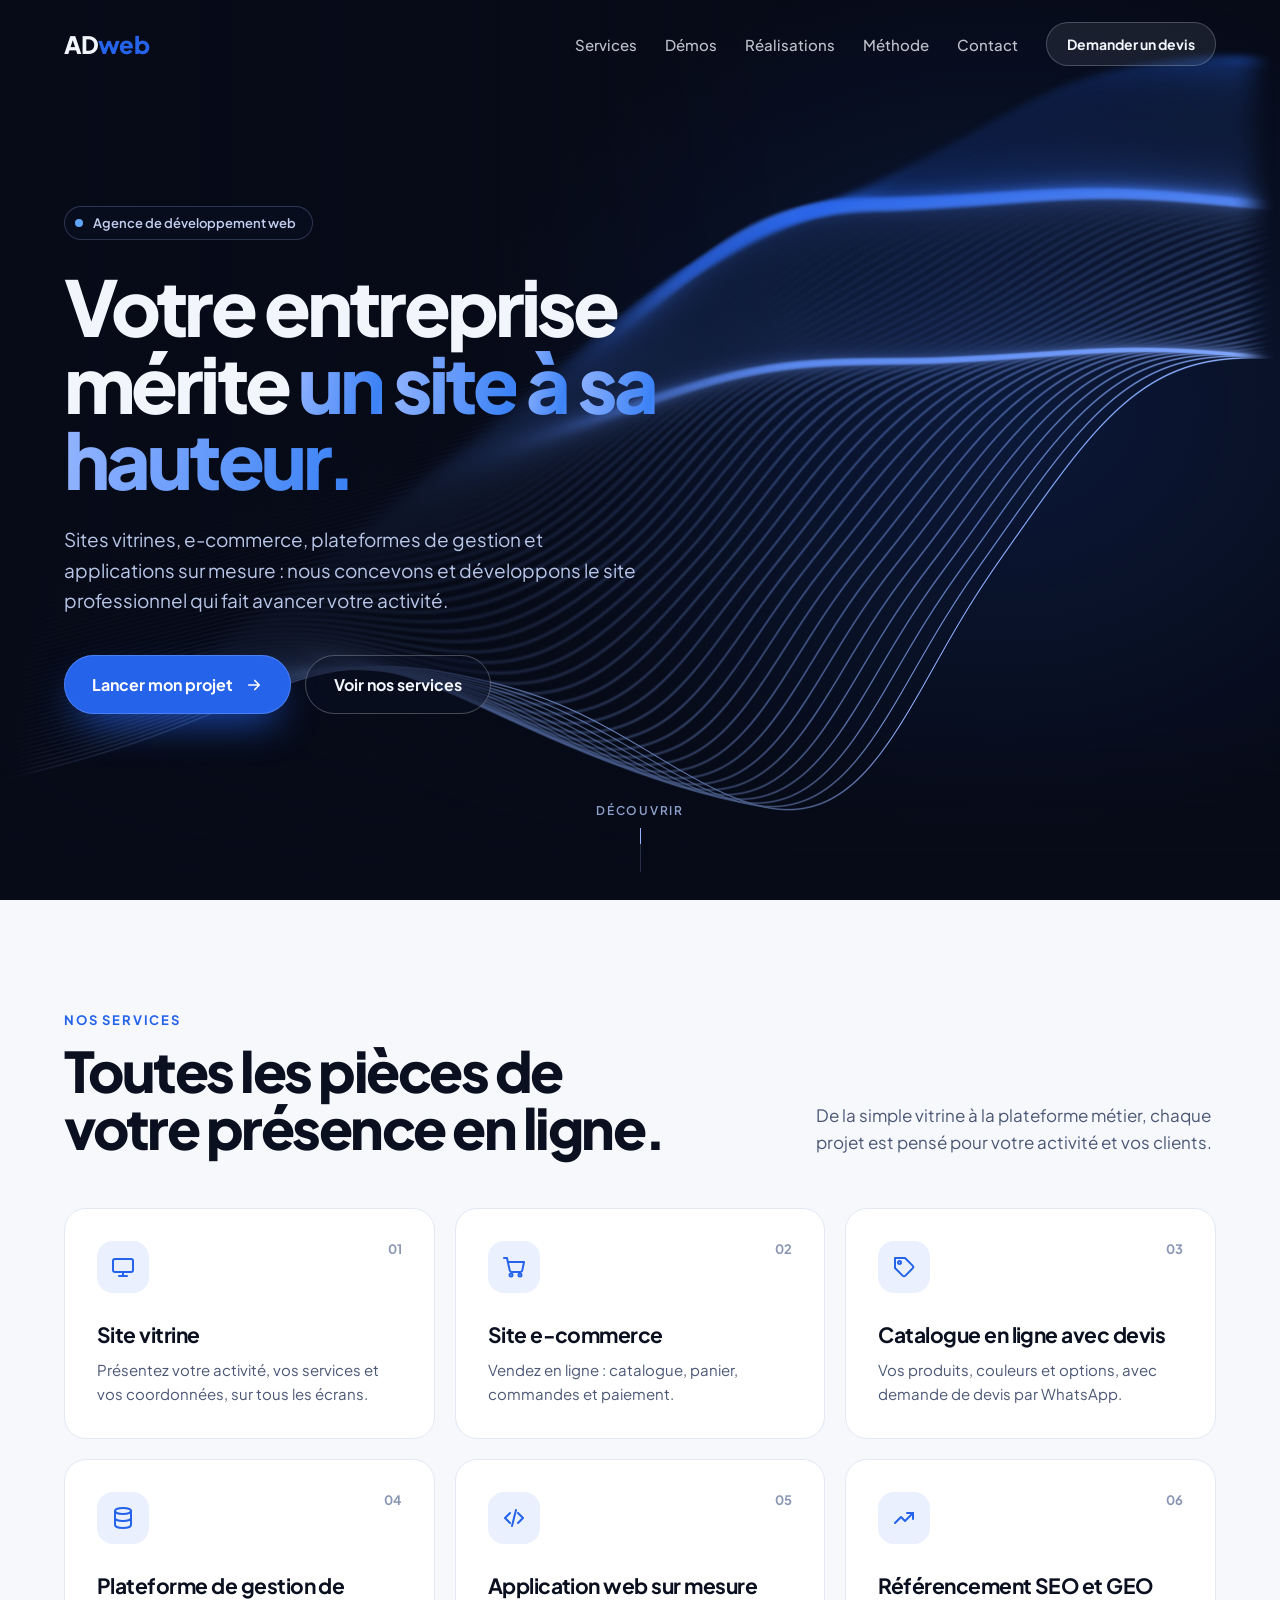
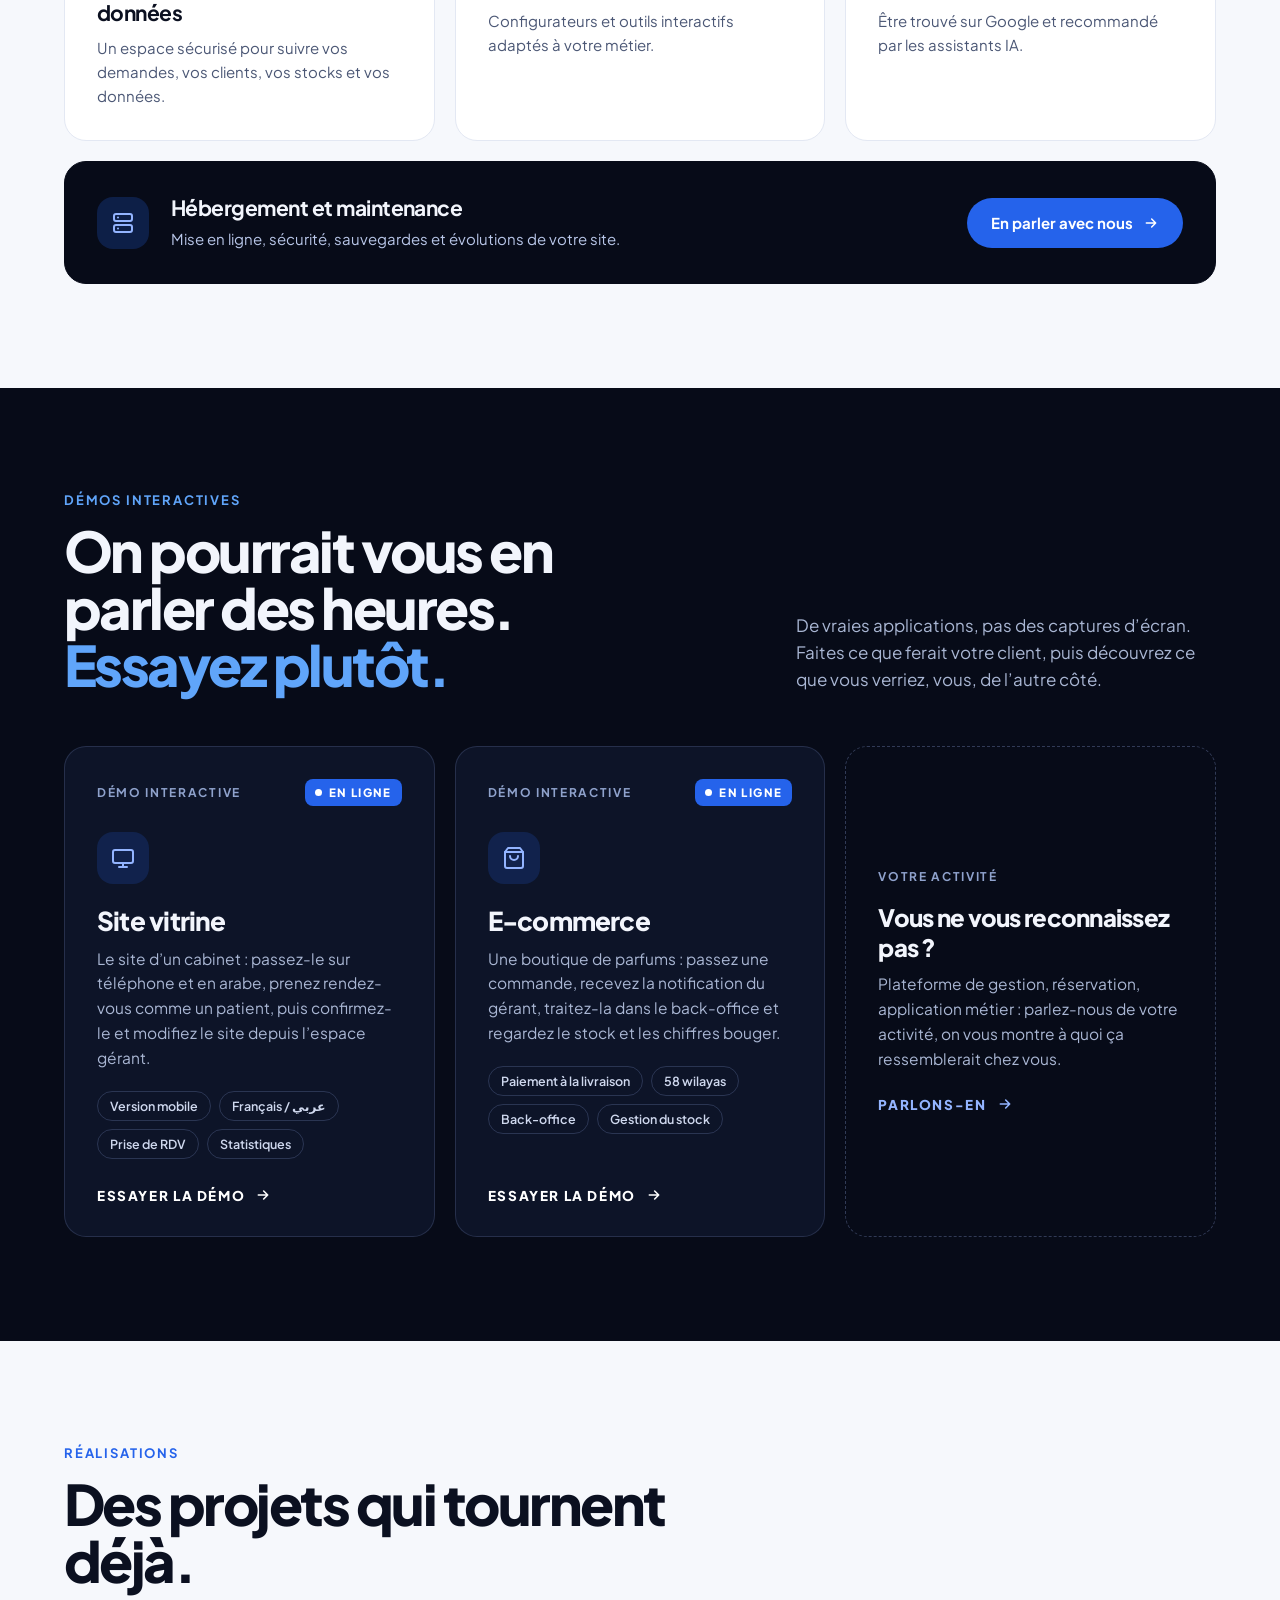
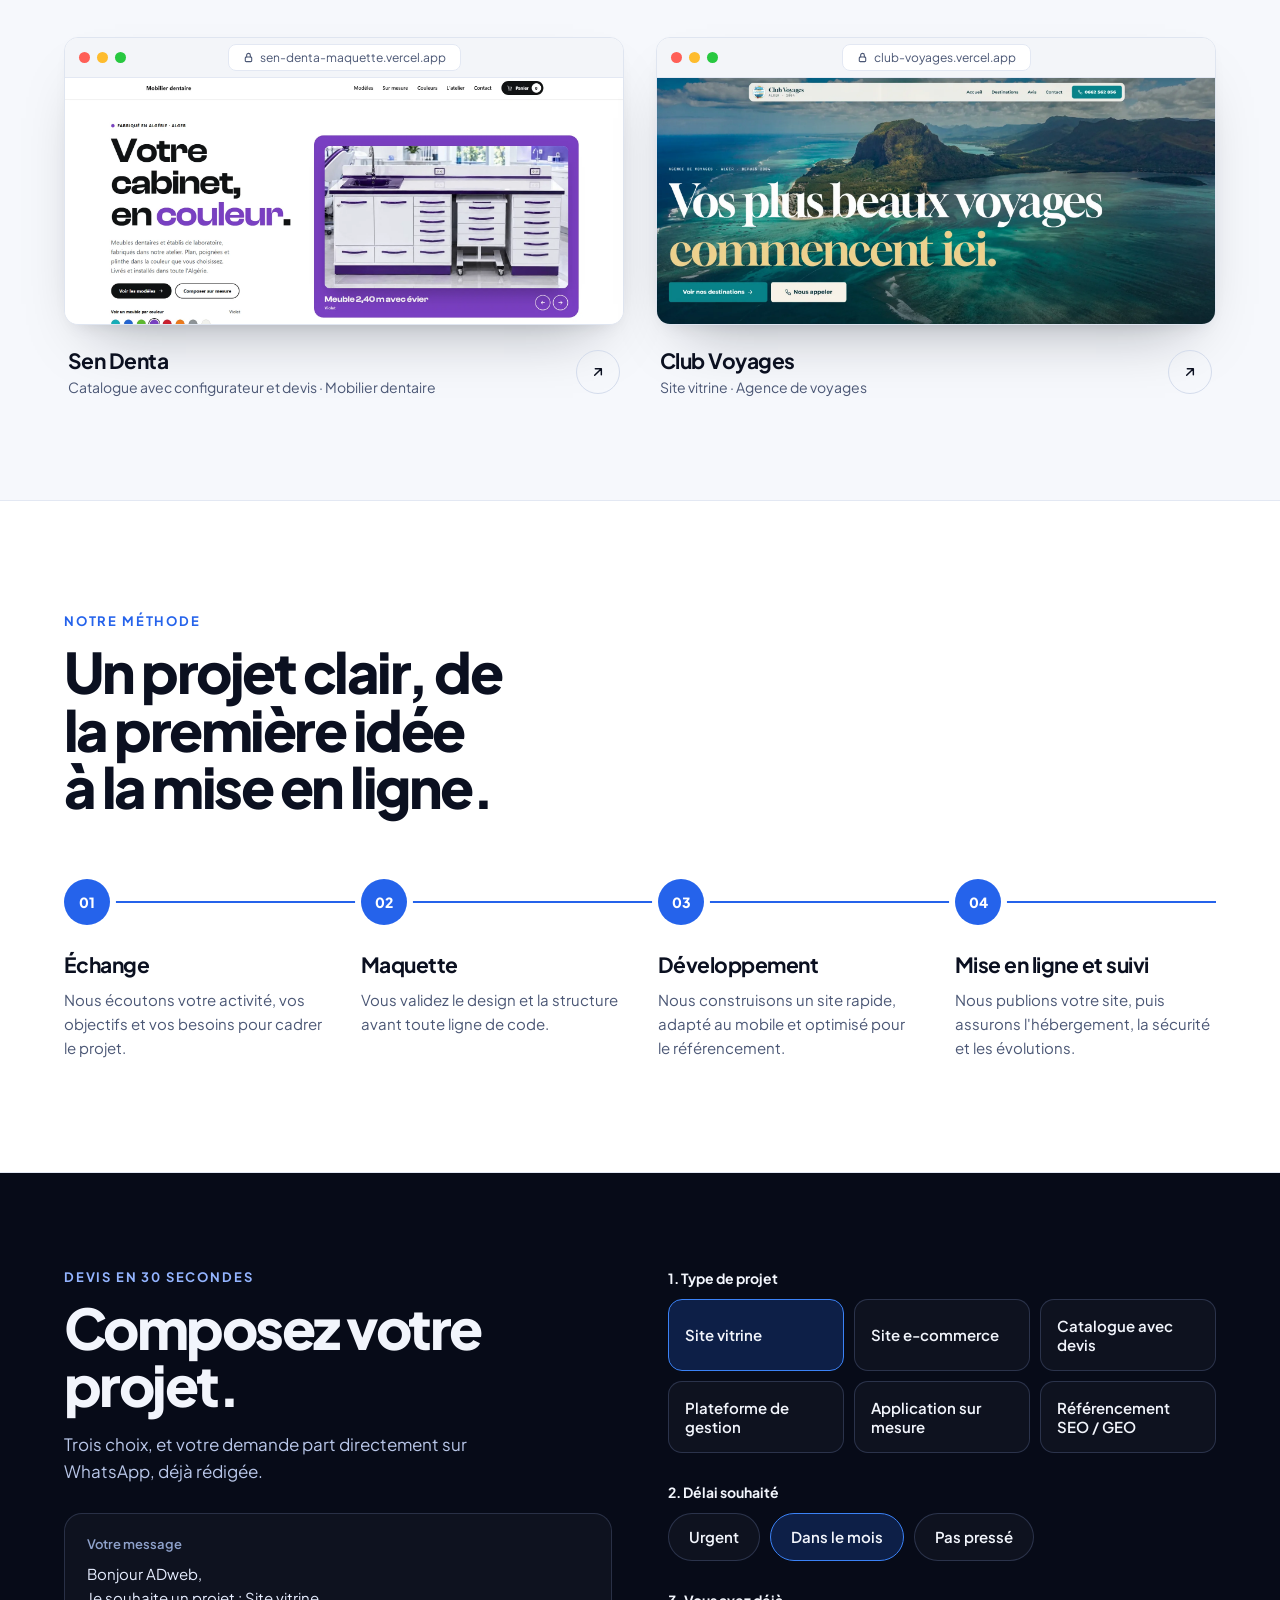
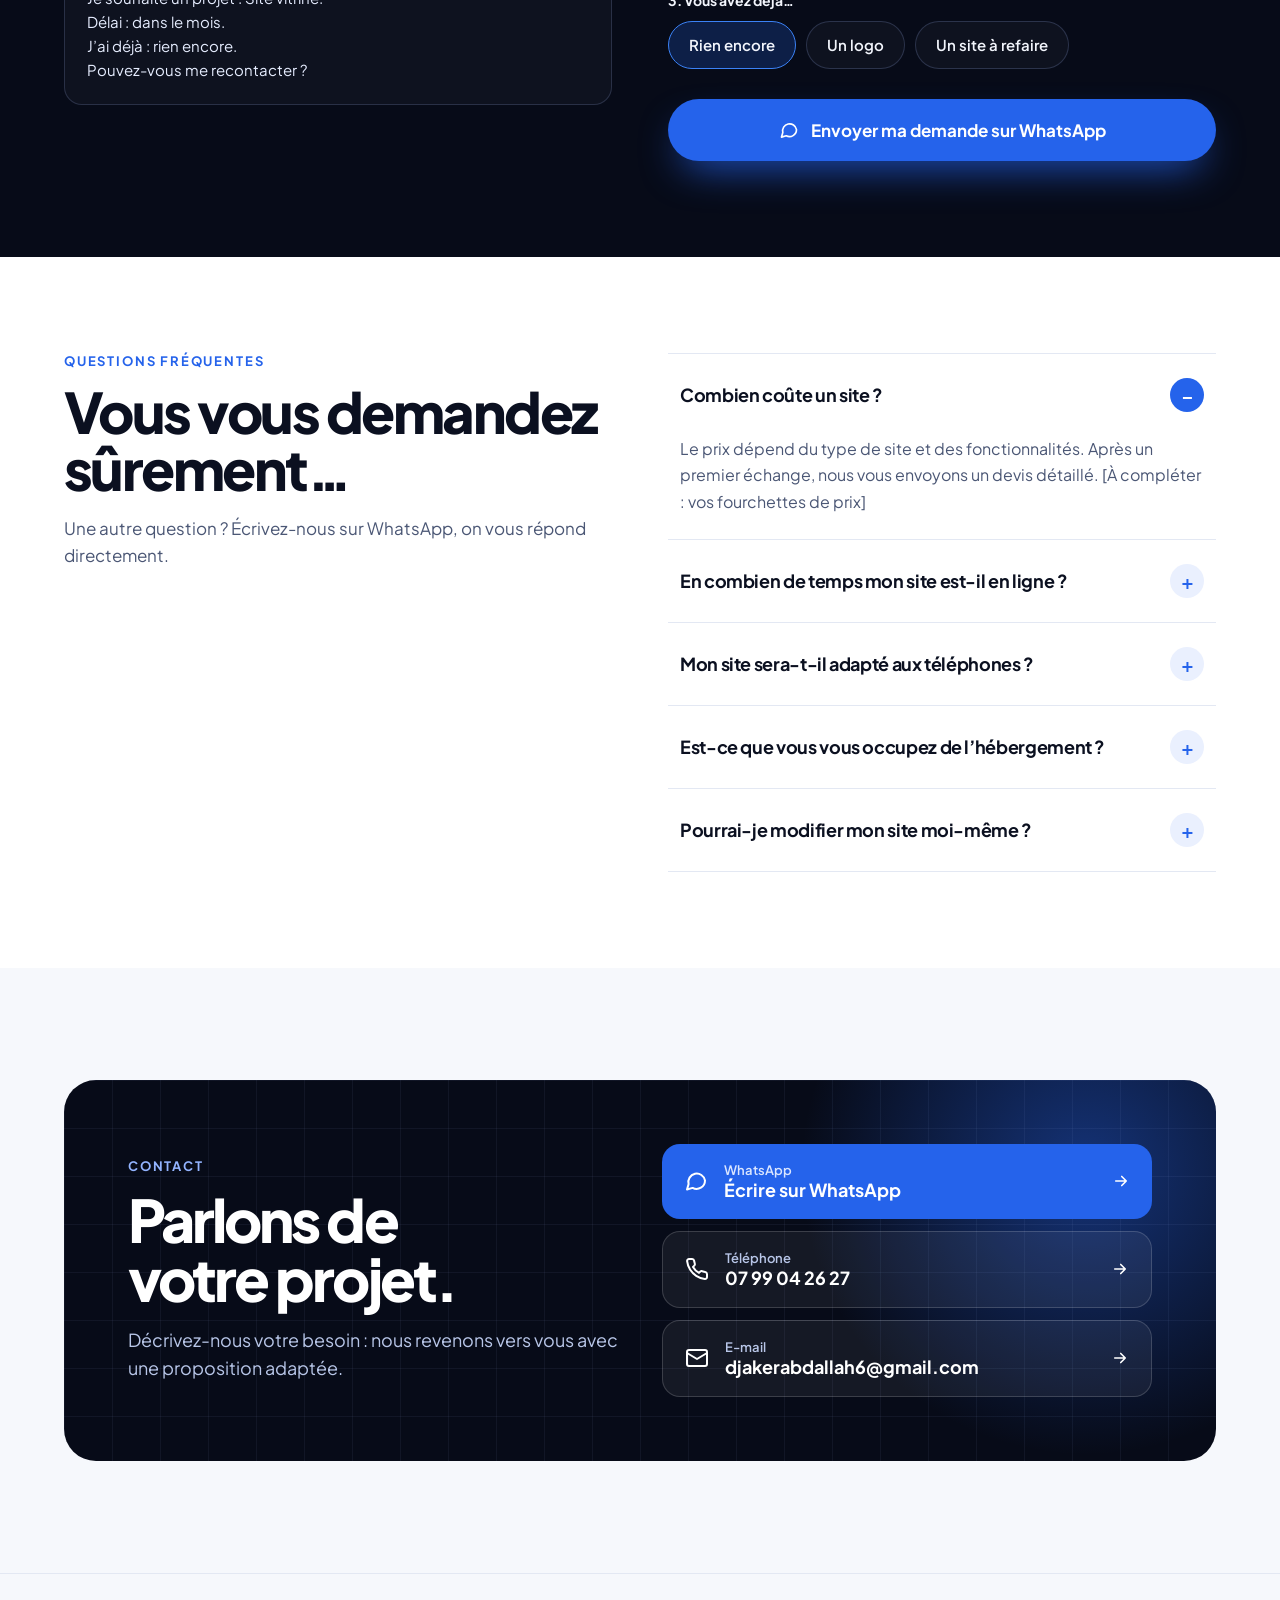
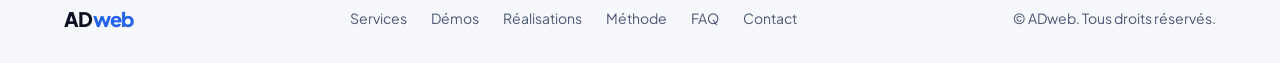
==== commit 25462ae6: "Démos interactives : site vitrine et e-commerce avec visite guidée - Nouvelle section « Démos » sur " ====
--- a/index.html
+++ b/index.html
@@ -78,6 +78,7 @@
 .adw .st{opacity:0;transform:translateY(18px);transition:opacity .7s ease,transform .7s ease}
 .adw .steps.in .st{opacity:1;transform:none}
 .adw .cta:hover .arr{transform:translateX(4px)}
+.adw a.card:hover .cta .arr{transform:translateX(4px)}
 .adw .opt{transition:border-color .2s,background .2s,transform .2s;cursor:pointer}.adw .opt:hover{transform:translateY(-2px)}
 .adw .shot{transition:transform .6s cubic-bezier(.2,.7,.2,1)}.adw .proj:hover .shot{transform:scale(1.04)}
 .adw .qa{transition:background .2s}.adw .qa:hover{background:#f1f5fd}
@@ -108,6 +109,7 @@
     <a href="#top" style="text-decoration: none; font-weight: 800; font-size: 24px; letter-spacing: -0.035em">AD<span style="color: #2563eb">web</span></a>
     <div style="display: flex; align-items: center; gap: 28px; font-size: 15px; font-weight: 500; flex-wrap: wrap">
       <a class="nl hide-m" href="#services" data-go="services">Services</a>
+      <a class="nl hide-m" href="#demos">Démos</a>
       <a class="nl hide-m" href="#realisations">Réalisations</a>
       <a class="nl hide-m" href="#methode">Méthode</a>
       <a class="nl hide-m" href="#contact" data-go="contact">Contact</a>
@@ -210,6 +212,59 @@
       </div>
       <a class="btn" href="#contact" data-go="contact" style="background: #2563eb; color: #ffffff; font-weight: 700; font-size: 15px; padding: 15px 24px; border-radius: 999px; min-height: 50px; display: inline-flex; align-items: center; gap: 10px">En parler avec nous<svg class="arr" width="16" height="16" viewBox="0 0 24 24" fill="none" stroke="currentColor" stroke-width="2.2" stroke-linecap="round" stroke-linejoin="round" aria-hidden="true"><path d="M5 12h14M13 6l6 6-6 6"></path></svg></a>
     </article>
+  </div>
+</section>
+
+<!-- DEMOS -->
+<section id="demos" style="font-family: 'Plus Jakarta Sans', system-ui, sans-serif; color: #f2f5fc; background: #070b18; scroll-margin-top: 0">
+  <div style="max-width: 1200px; margin: 0 auto; padding: 104px 24px">
+    <div style="display: flex; flex-wrap: wrap; justify-content: space-between; align-items: flex-end; gap: 24px; margin-bottom: 52px">
+      <div class="rv" style="max-width: 680px">
+        <p style="margin: 0 0 14px; font-size: 13px; font-weight: 700; letter-spacing: 0.14em; text-transform: uppercase; color: #60a5fa">Démos interactives</p>
+        <h2 style="margin: 0; font-size: clamp(34px, 4.4vw, 56px); line-height: 1.02; letter-spacing: -0.045em; font-weight: 800; text-wrap: balance">On pourrait vous en parler des heures. <span style="color: #60a5fa">Essayez plutôt.</span></h2>
+      </div>
+      <p class="rv" style="margin: 0; max-width: 420px; font-size: 17px; line-height: 1.6; color: #a9b6d3; transition-delay: 120ms">De vraies applications, pas des captures d’écran. Faites ce que ferait votre client, puis découvrez ce que vous verriez, vous, de l’autre côté.</p>
+    </div>
+    <div style="display: grid; grid-template-columns: repeat(auto-fit, minmax(min(100%, 340px), 1fr)); gap: 20px">
+      <a class="card dark rv" href="demos/site-vitrine/" style="position: relative; overflow: hidden; text-decoration: none; color: inherit; display: flex; flex-direction: column; background: #0d1428; border: 1px solid rgba(148,170,230,.18); border-radius: 22px; padding: 32px; transition-delay: 0ms">
+        <div style="display: flex; justify-content: space-between; align-items: center; margin-bottom: 26px">
+          <span style="font-size: 12px; font-weight: 700; letter-spacing: 0.14em; text-transform: uppercase; color: #8fa2cc">Démo interactive</span>
+          <span style="display: inline-flex; align-items: center; gap: 7px; font-size: 11.5px; font-weight: 800; letter-spacing: 0.12em; text-transform: uppercase; color: #fff; background: #2563eb; border-radius: 8px; padding: 6px 10px"><span class="pulse" style="width: 7px; height: 7px; border-radius: 50%; background: #fff"></span>En ligne</span>
+        </div>
+        <div class="ico" style="width: 52px; height: 52px; border-radius: 16px; background: rgba(37,99,235,.18); color: #93b4ff; display: flex; align-items: center; justify-content: center; margin-bottom: 20px"><svg width="24" height="24" viewBox="0 0 24 24" fill="none" stroke="currentColor" stroke-width="2" stroke-linecap="round" stroke-linejoin="round" aria-hidden="true"><rect x="2" y="4" width="20" height="13" rx="2"></rect><path d="M8 21h8M12 17v4"></path></svg></div>
+        <h3 style="margin: 0 0 10px; font-size: 26px; letter-spacing: -0.03em; font-weight: 800">Site vitrine</h3>
+        <p style="margin: 0 0 20px; font-size: 15.5px; line-height: 1.6; color: #a9b6d3">Le site d’un cabinet : passez-le sur téléphone et en arabe, prenez rendez-vous comme un patient, puis confirmez-le et modifiez le site depuis l’espace gérant.</p>
+        <div style="display: flex; flex-wrap: wrap; gap: 8px; margin-bottom: 28px">
+          <span style="font-size: 12.5px; font-weight: 600; color: #cfd8ee; border: 1px solid rgba(148,170,230,.22); border-radius: 999px; padding: 6px 12px">Version mobile</span>
+          <span style="font-size: 12.5px; font-weight: 600; color: #cfd8ee; border: 1px solid rgba(148,170,230,.22); border-radius: 999px; padding: 6px 12px">Français / عربي</span>
+          <span style="font-size: 12.5px; font-weight: 600; color: #cfd8ee; border: 1px solid rgba(148,170,230,.22); border-radius: 999px; padding: 6px 12px">Prise de RDV</span>
+          <span style="font-size: 12.5px; font-weight: 600; color: #cfd8ee; border: 1px solid rgba(148,170,230,.22); border-radius: 999px; padding: 6px 12px">Statistiques</span>
+        </div>
+        <span class="cta" style="margin-top: auto; display: inline-flex; align-items: center; gap: 10px; font-size: 13.5px; font-weight: 800; letter-spacing: 0.12em; text-transform: uppercase; color: #fff">Essayer la démo<svg class="arr" width="16" height="16" viewBox="0 0 24 24" fill="none" stroke="currentColor" stroke-width="2.4" stroke-linecap="round" stroke-linejoin="round" aria-hidden="true" style="transition: transform .25s"><path d="M5 12h14M13 6l6 6-6 6"></path></svg></span>
+      </a>
+      <a class="card dark rv" href="demos/e-commerce/" style="position: relative; overflow: hidden; text-decoration: none; color: inherit; display: flex; flex-direction: column; background: #0d1428; border: 1px solid rgba(148,170,230,.18); border-radius: 22px; padding: 32px; transition-delay: 100ms">
+        <div style="display: flex; justify-content: space-between; align-items: center; margin-bottom: 26px">
+          <span style="font-size: 12px; font-weight: 700; letter-spacing: 0.14em; text-transform: uppercase; color: #8fa2cc">Démo interactive</span>
+          <span style="display: inline-flex; align-items: center; gap: 7px; font-size: 11.5px; font-weight: 800; letter-spacing: 0.12em; text-transform: uppercase; color: #fff; background: #2563eb; border-radius: 8px; padding: 6px 10px"><span class="pulse" style="width: 7px; height: 7px; border-radius: 50%; background: #fff"></span>En ligne</span>
+        </div>
+        <div class="ico" style="width: 52px; height: 52px; border-radius: 16px; background: rgba(37,99,235,.18); color: #93b4ff; display: flex; align-items: center; justify-content: center; margin-bottom: 20px"><svg width="24" height="24" viewBox="0 0 24 24" fill="none" stroke="currentColor" stroke-width="2" stroke-linecap="round" stroke-linejoin="round" aria-hidden="true"><path d="M6 2L3 6v14a2 2 0 0 0 2 2h14a2 2 0 0 0 2-2V6l-3-4z"></path><path d="M3 6h18M16 10a4 4 0 0 1-8 0"></path></svg></div>
+        <h3 style="margin: 0 0 10px; font-size: 26px; letter-spacing: -0.03em; font-weight: 800">E-commerce</h3>
+        <p style="margin: 0 0 20px; font-size: 15.5px; line-height: 1.6; color: #a9b6d3">Une boutique de parfums : passez une commande, recevez la notification du gérant, traitez-la dans le back-office et regardez le stock et les chiffres bouger.</p>
+        <div style="display: flex; flex-wrap: wrap; gap: 8px; margin-bottom: 28px">
+          <span style="font-size: 12.5px; font-weight: 600; color: #cfd8ee; border: 1px solid rgba(148,170,230,.22); border-radius: 999px; padding: 6px 12px">Paiement à la livraison</span>
+          <span style="font-size: 12.5px; font-weight: 600; color: #cfd8ee; border: 1px solid rgba(148,170,230,.22); border-radius: 999px; padding: 6px 12px">58 wilayas</span>
+          <span style="font-size: 12.5px; font-weight: 600; color: #cfd8ee; border: 1px solid rgba(148,170,230,.22); border-radius: 999px; padding: 6px 12px">Back-office</span>
+          <span style="font-size: 12.5px; font-weight: 600; color: #cfd8ee; border: 1px solid rgba(148,170,230,.22); border-radius: 999px; padding: 6px 12px">Gestion du stock</span>
+        </div>
+        <span class="cta" style="margin-top: auto; display: inline-flex; align-items: center; gap: 10px; font-size: 13.5px; font-weight: 800; letter-spacing: 0.12em; text-transform: uppercase; color: #fff">Essayer la démo<svg class="arr" width="16" height="16" viewBox="0 0 24 24" fill="none" stroke="currentColor" stroke-width="2.4" stroke-linecap="round" stroke-linejoin="round" aria-hidden="true" style="transition: transform .25s"><path d="M5 12h14M13 6l6 6-6 6"></path></svg></span>
+      </a>
+      <a class="card dark rv" href="#contact" data-go="contact" style="position: relative; overflow: hidden; text-decoration: none; color: inherit; display: flex; flex-direction: column; justify-content: center; background: transparent; border: 1.5px dashed rgba(148,170,230,.3); border-radius: 22px; padding: 32px; transition-delay: 200ms">
+        <span style="font-size: 12px; font-weight: 700; letter-spacing: 0.14em; text-transform: uppercase; color: #8fa2cc; margin-bottom: 18px">Votre activité</span>
+        <h3 style="margin: 0 0 10px; font-size: 24px; letter-spacing: -0.03em; font-weight: 800">Vous ne vous reconnaissez pas ?</h3>
+        <p style="margin: 0 0 24px; font-size: 15.5px; line-height: 1.6; color: #a9b6d3">Plateforme de gestion, réservation, application métier : parlez-nous de votre activité, on vous montre à quoi ça ressemblerait chez vous.</p>
+        <span class="cta" style="display: inline-flex; align-items: center; gap: 10px; font-size: 13.5px; font-weight: 800; letter-spacing: 0.12em; text-transform: uppercase; color: #93b4ff">Parlons-en<svg class="arr" width="16" height="16" viewBox="0 0 24 24" fill="none" stroke="currentColor" stroke-width="2.4" stroke-linecap="round" stroke-linejoin="round" aria-hidden="true" style="transition: transform .25s"><path d="M5 12h14M13 6l6 6-6 6"></path></svg></span>
+      </a>
+    </div>
   </div>
 </section>
 
@@ -402,6 +457,7 @@
     <div style="font-weight: 800; font-size: 20px; color: #0b1020; letter-spacing: -0.035em">AD<span style="color: #2563eb">web</span></div>
     <div style="display: flex; flex-wrap: wrap; gap: 24px">
       <a class="lnk" href="#services" data-go="services">Services</a>
+      <a class="lnk" href="#demos">Démos</a>
       <a class="lnk" href="#realisations">Réalisations</a>
       <a class="lnk" href="#methode">Méthode</a>
       <a class="lnk" href="#faq">FAQ</a>
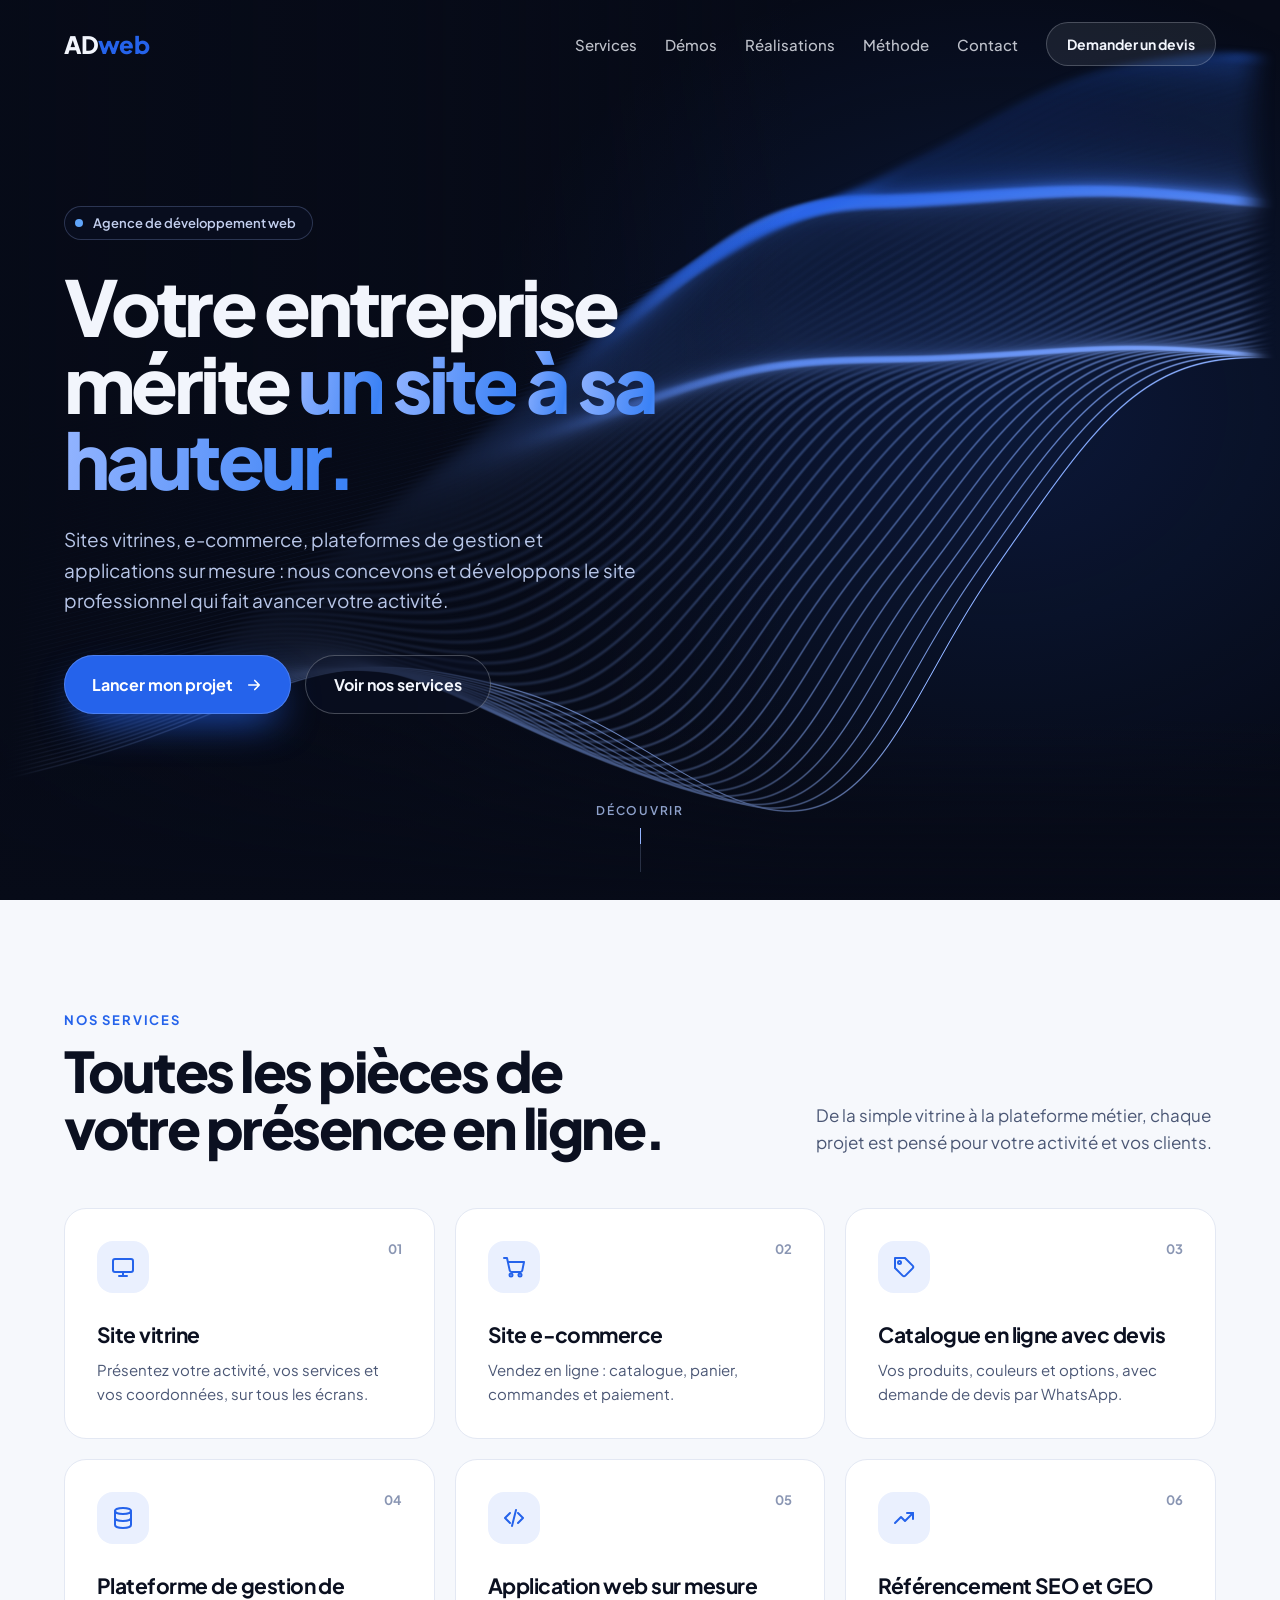
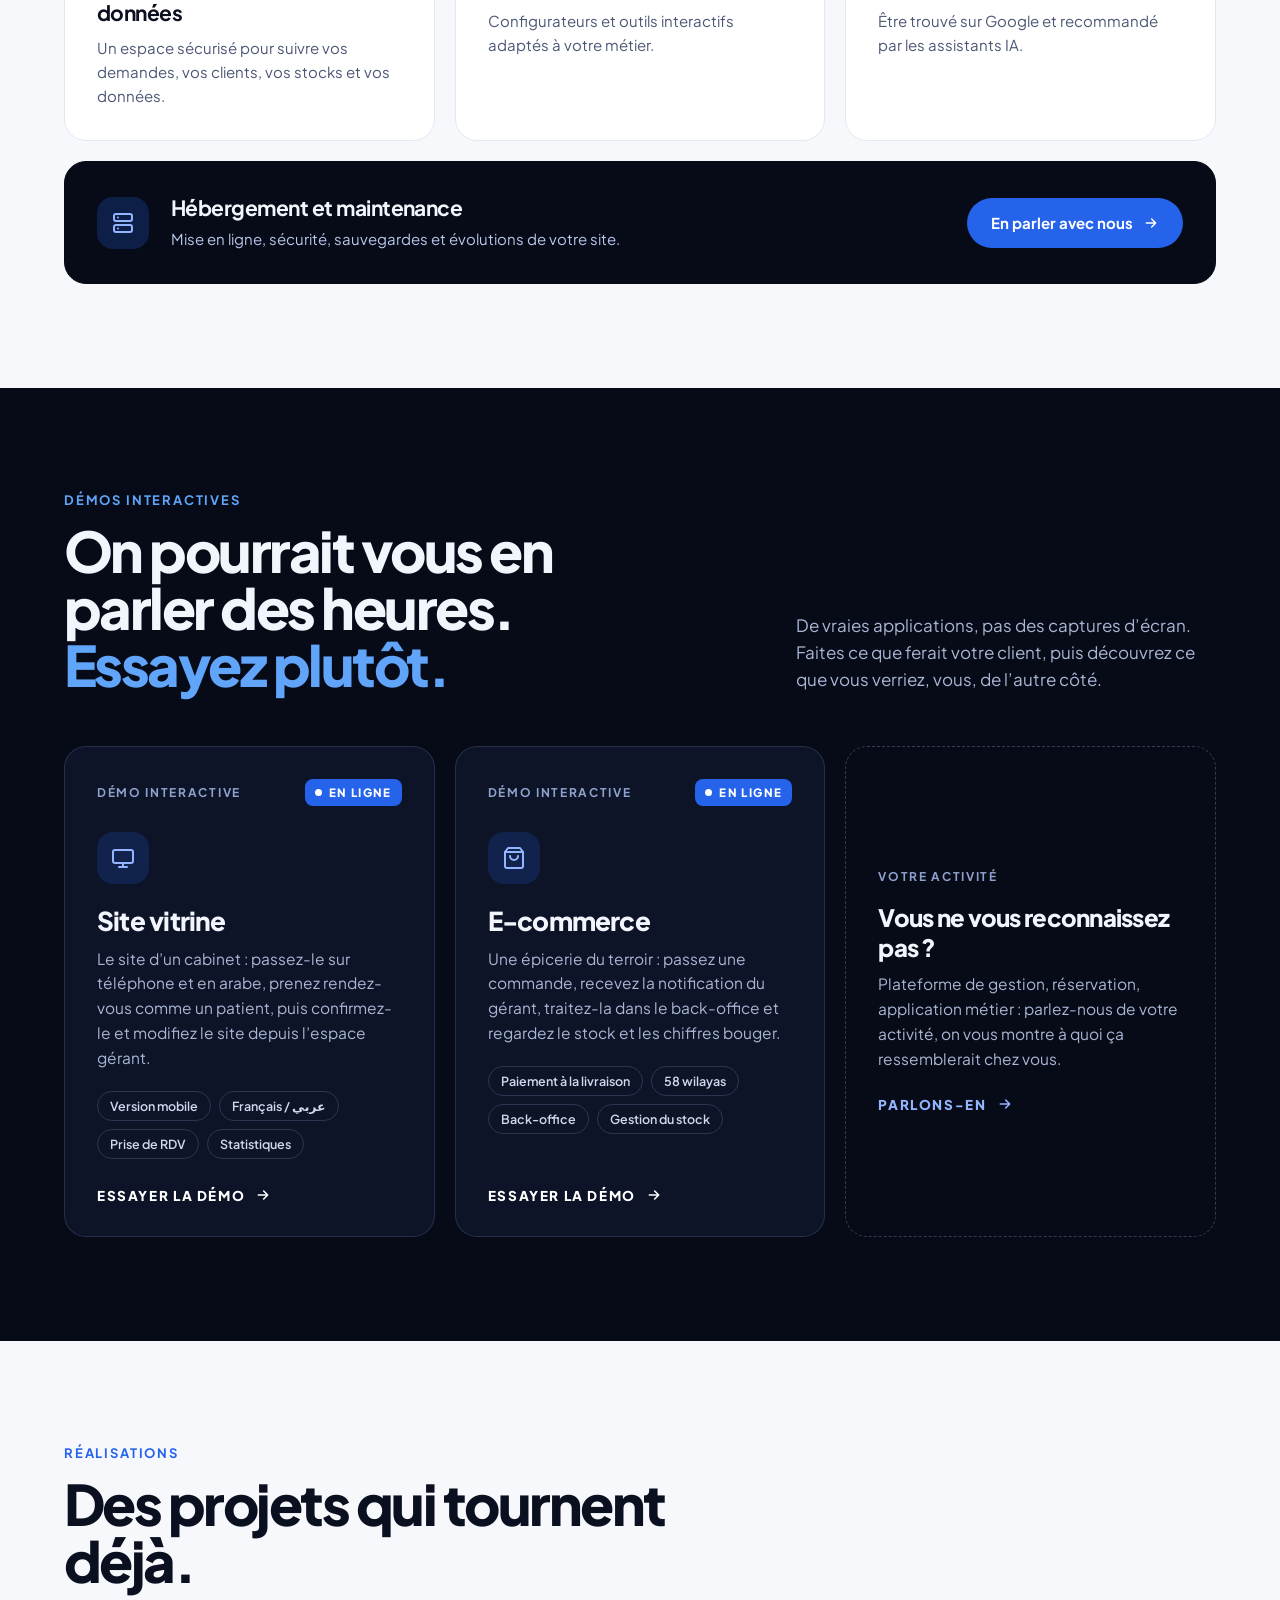
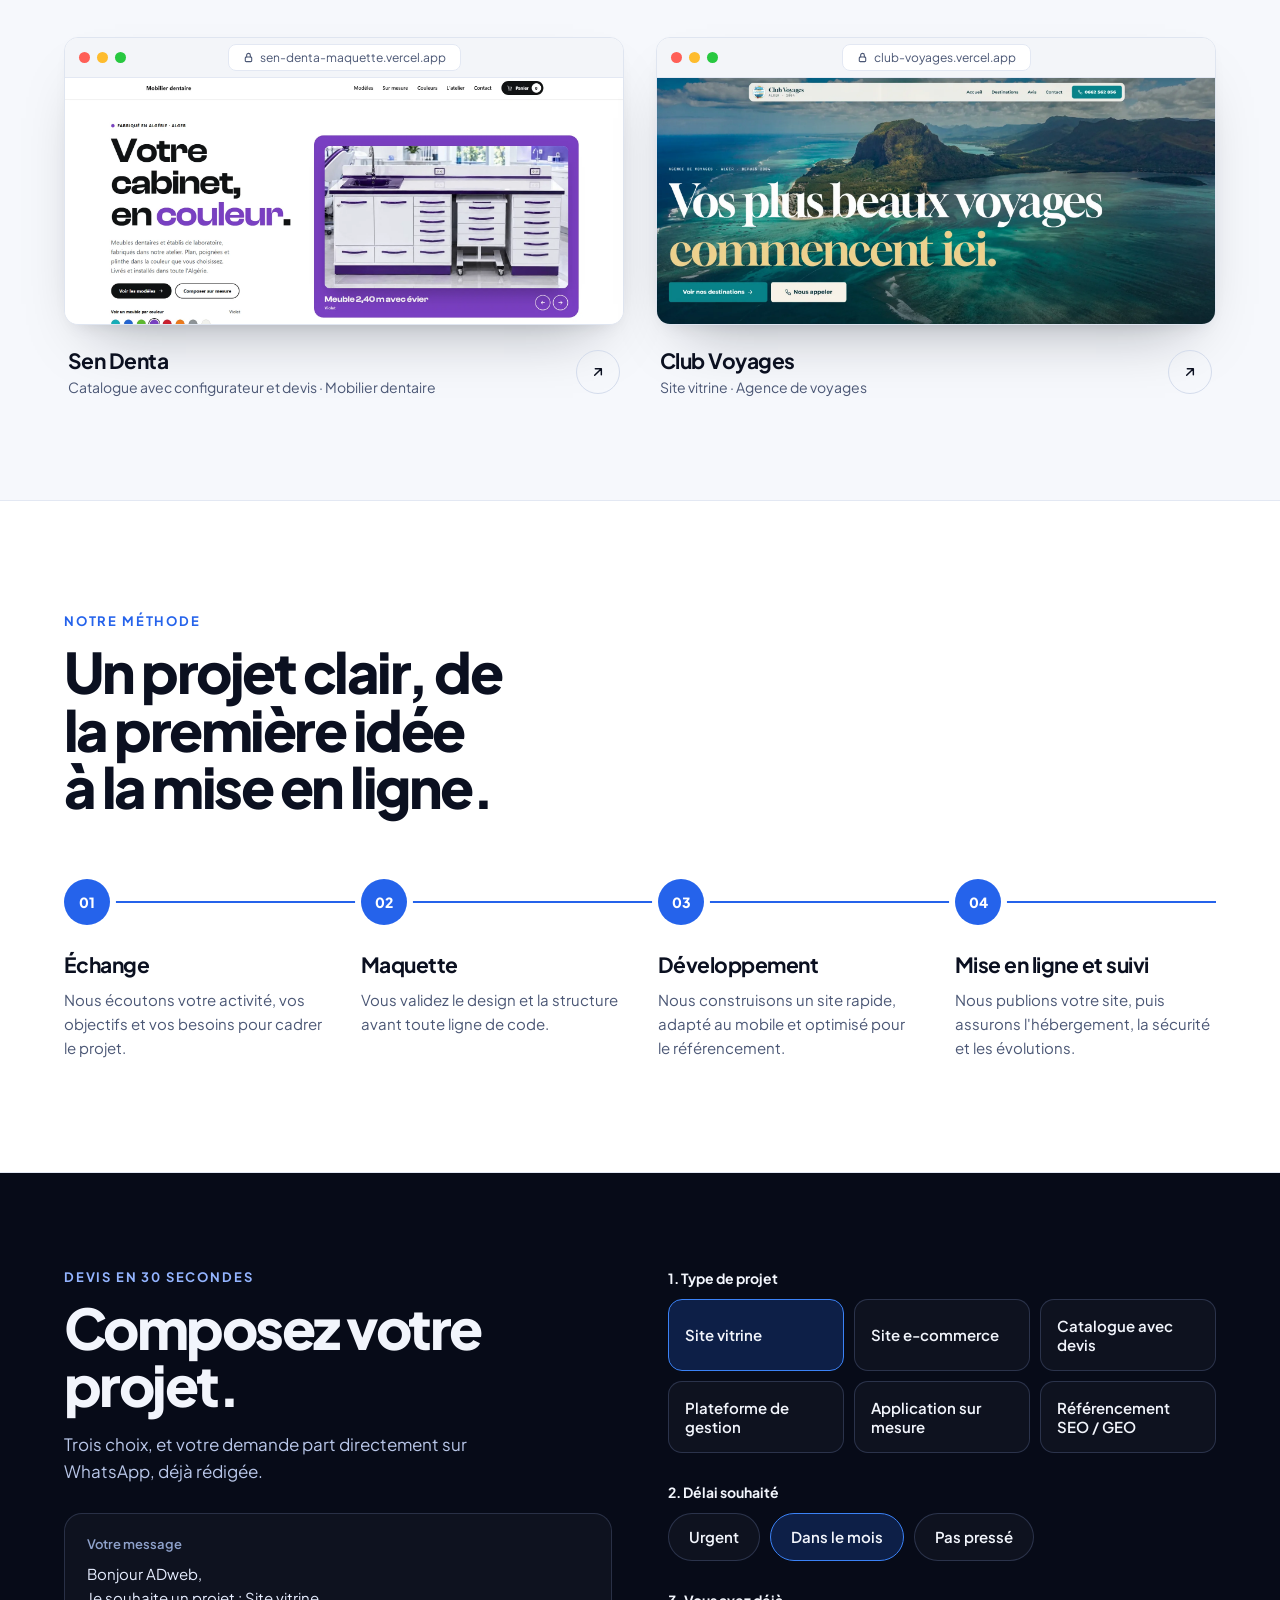
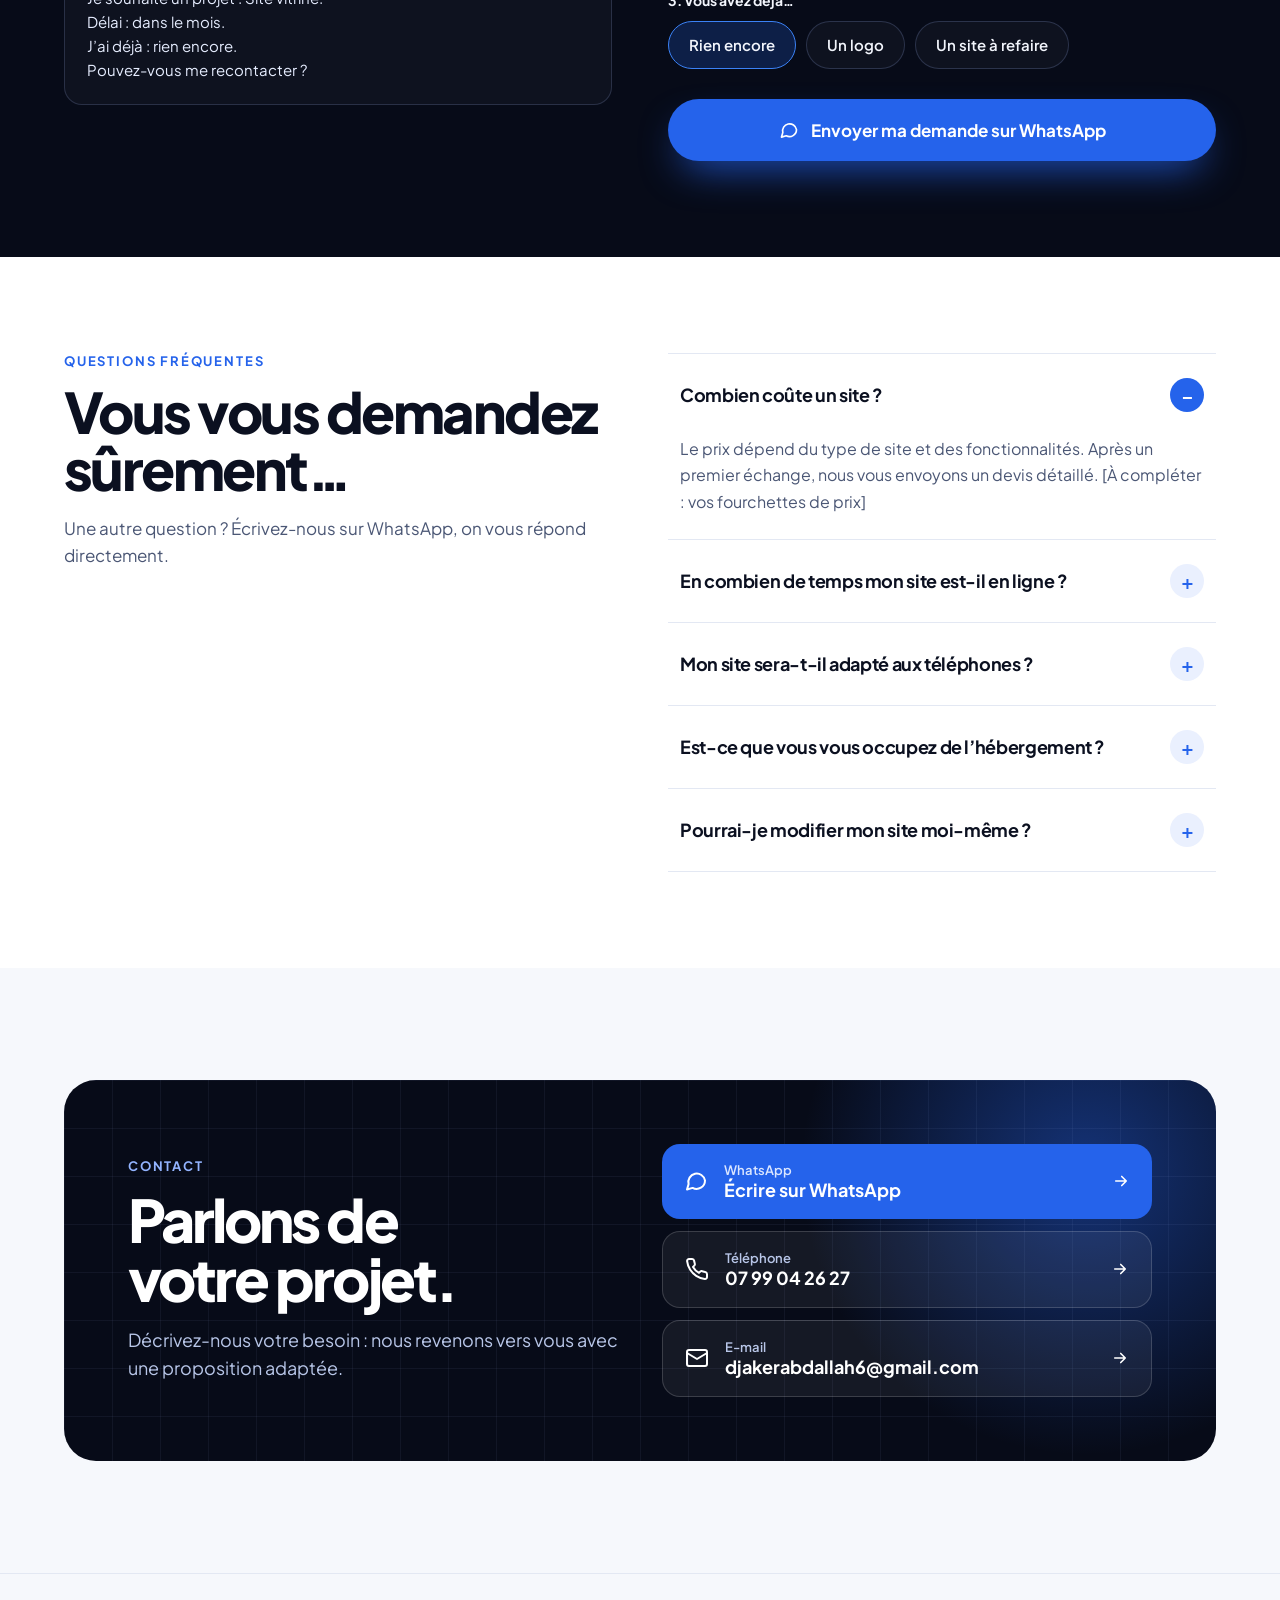
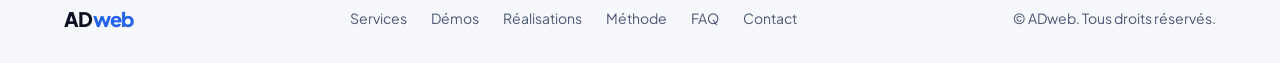
==== commit c95af940: "Démos : vraies photos (Unsplash) à la place des illustrations - E-commerce : la boutique devient « D" ====
--- a/index.html
+++ b/index.html
@@ -249,7 +249,7 @@
         </div>
         <div class="ico" style="width: 52px; height: 52px; border-radius: 16px; background: rgba(37,99,235,.18); color: #93b4ff; display: flex; align-items: center; justify-content: center; margin-bottom: 20px"><svg width="24" height="24" viewBox="0 0 24 24" fill="none" stroke="currentColor" stroke-width="2" stroke-linecap="round" stroke-linejoin="round" aria-hidden="true"><path d="M6 2L3 6v14a2 2 0 0 0 2 2h14a2 2 0 0 0 2-2V6l-3-4z"></path><path d="M3 6h18M16 10a4 4 0 0 1-8 0"></path></svg></div>
         <h3 style="margin: 0 0 10px; font-size: 26px; letter-spacing: -0.03em; font-weight: 800">E-commerce</h3>
-        <p style="margin: 0 0 20px; font-size: 15.5px; line-height: 1.6; color: #a9b6d3">Une boutique de parfums : passez une commande, recevez la notification du gérant, traitez-la dans le back-office et regardez le stock et les chiffres bouger.</p>
+        <p style="margin: 0 0 20px; font-size: 15.5px; line-height: 1.6; color: #a9b6d3">Une épicerie du terroir : passez une commande, recevez la notification du gérant, traitez-la dans le back-office et regardez le stock et les chiffres bouger.</p>
         <div style="display: flex; flex-wrap: wrap; gap: 8px; margin-bottom: 28px">
           <span style="font-size: 12.5px; font-weight: 600; color: #cfd8ee; border: 1px solid rgba(148,170,230,.22); border-radius: 999px; padding: 6px 12px">Paiement à la livraison</span>
           <span style="font-size: 12.5px; font-weight: 600; color: #cfd8ee; border: 1px solid rgba(148,170,230,.22); border-radius: 999px; padding: 6px 12px">58 wilayas</span>
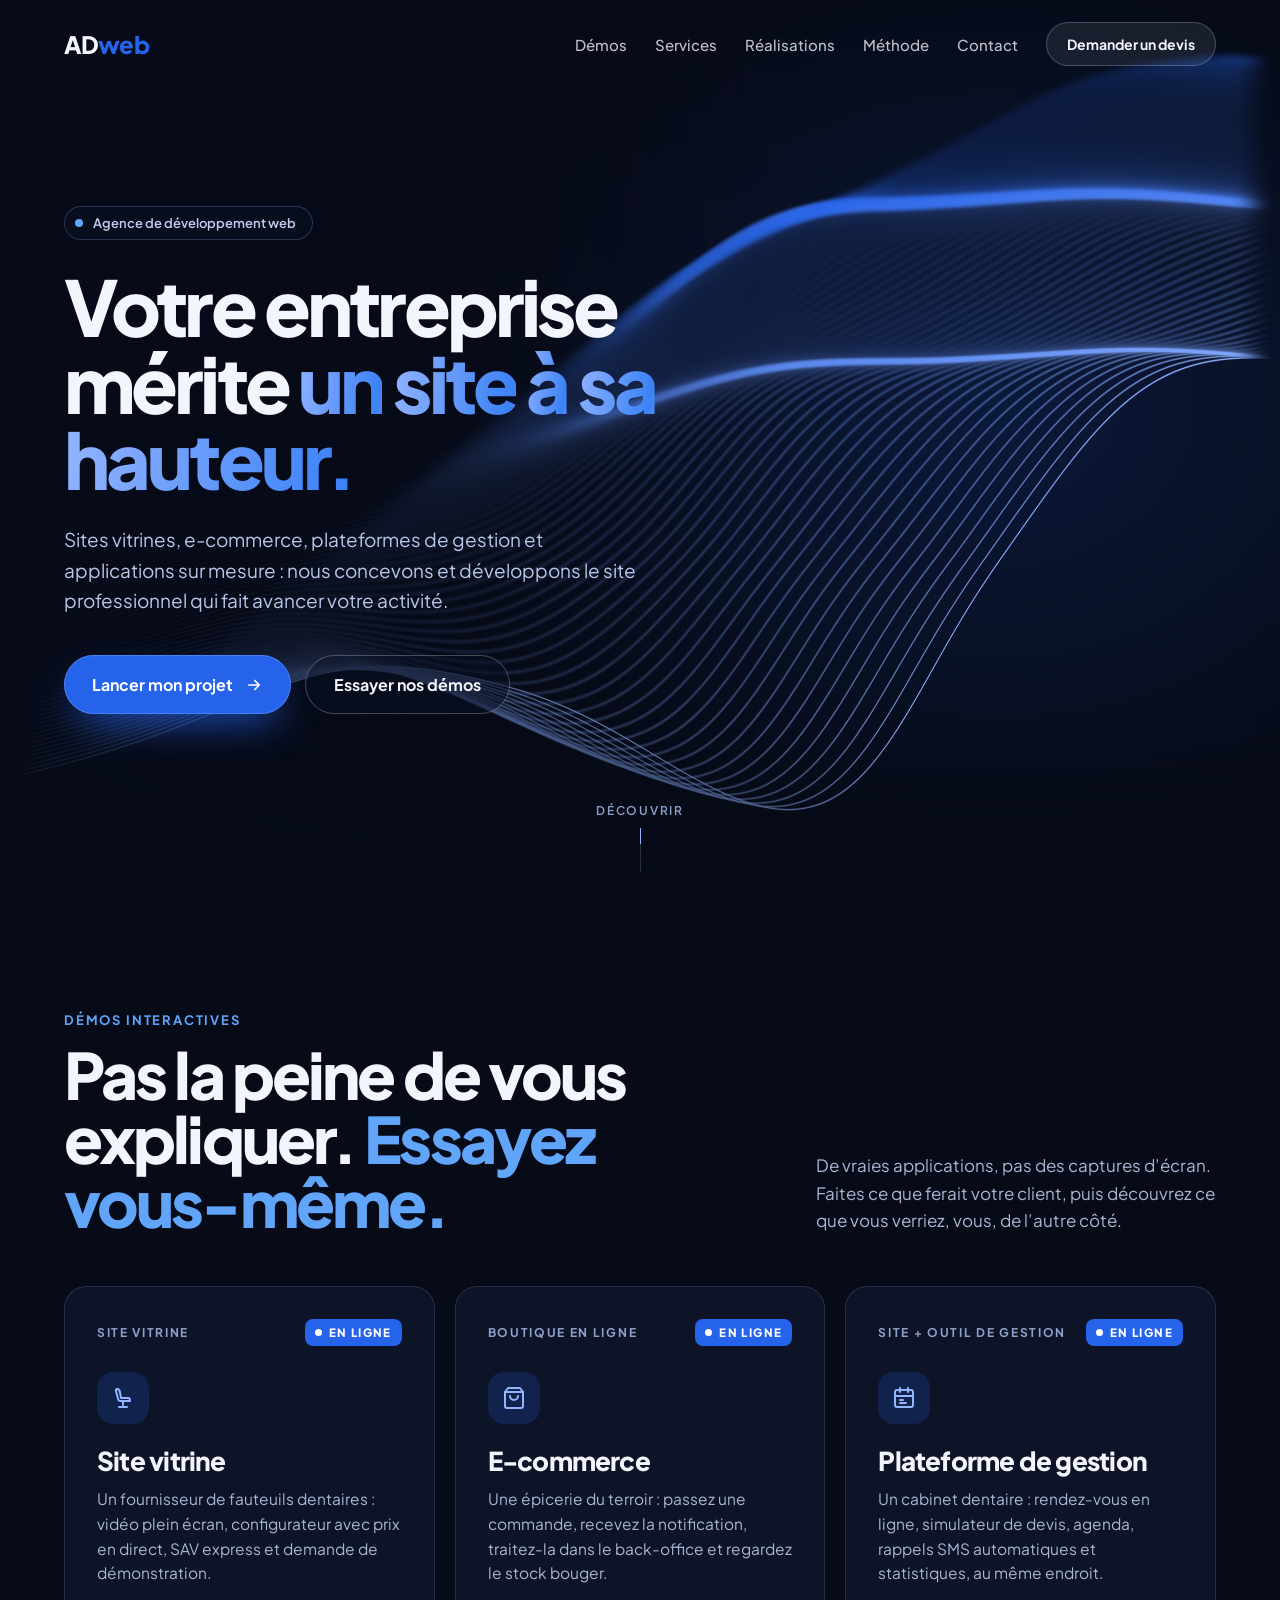
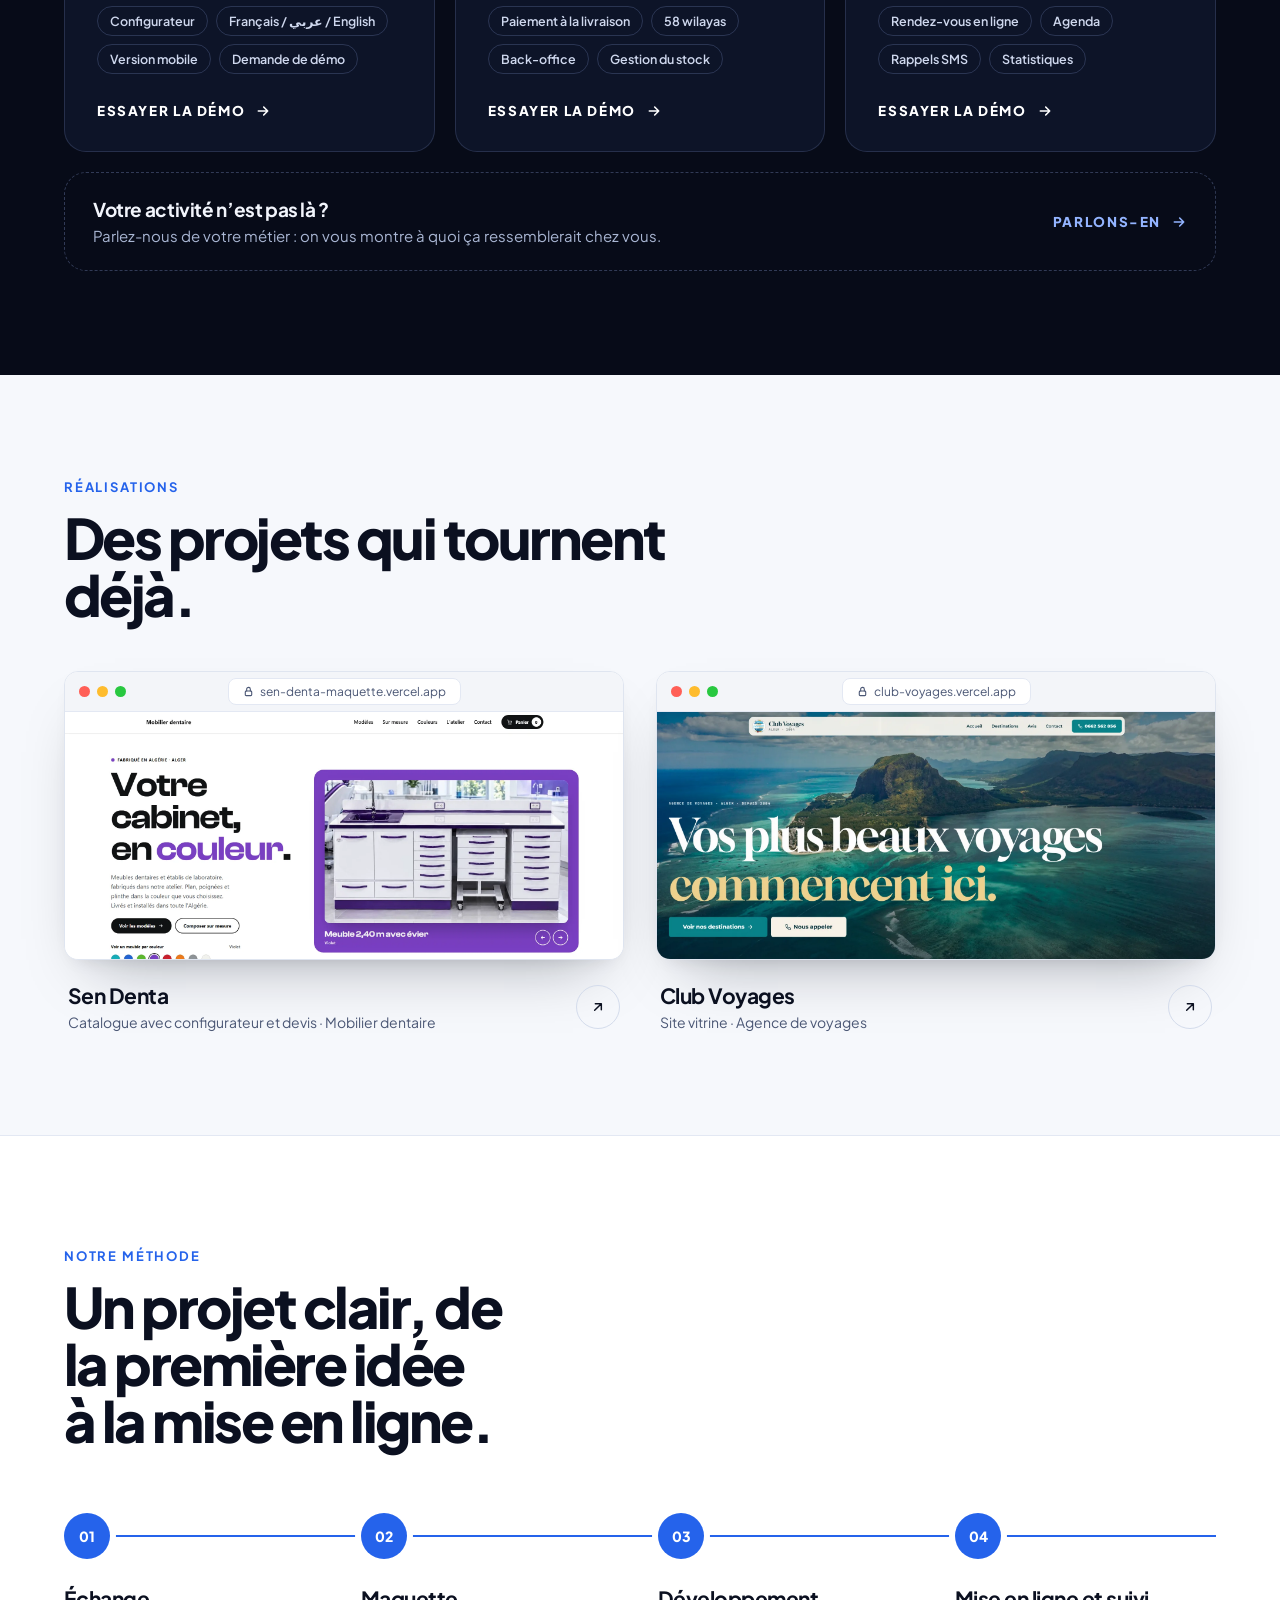
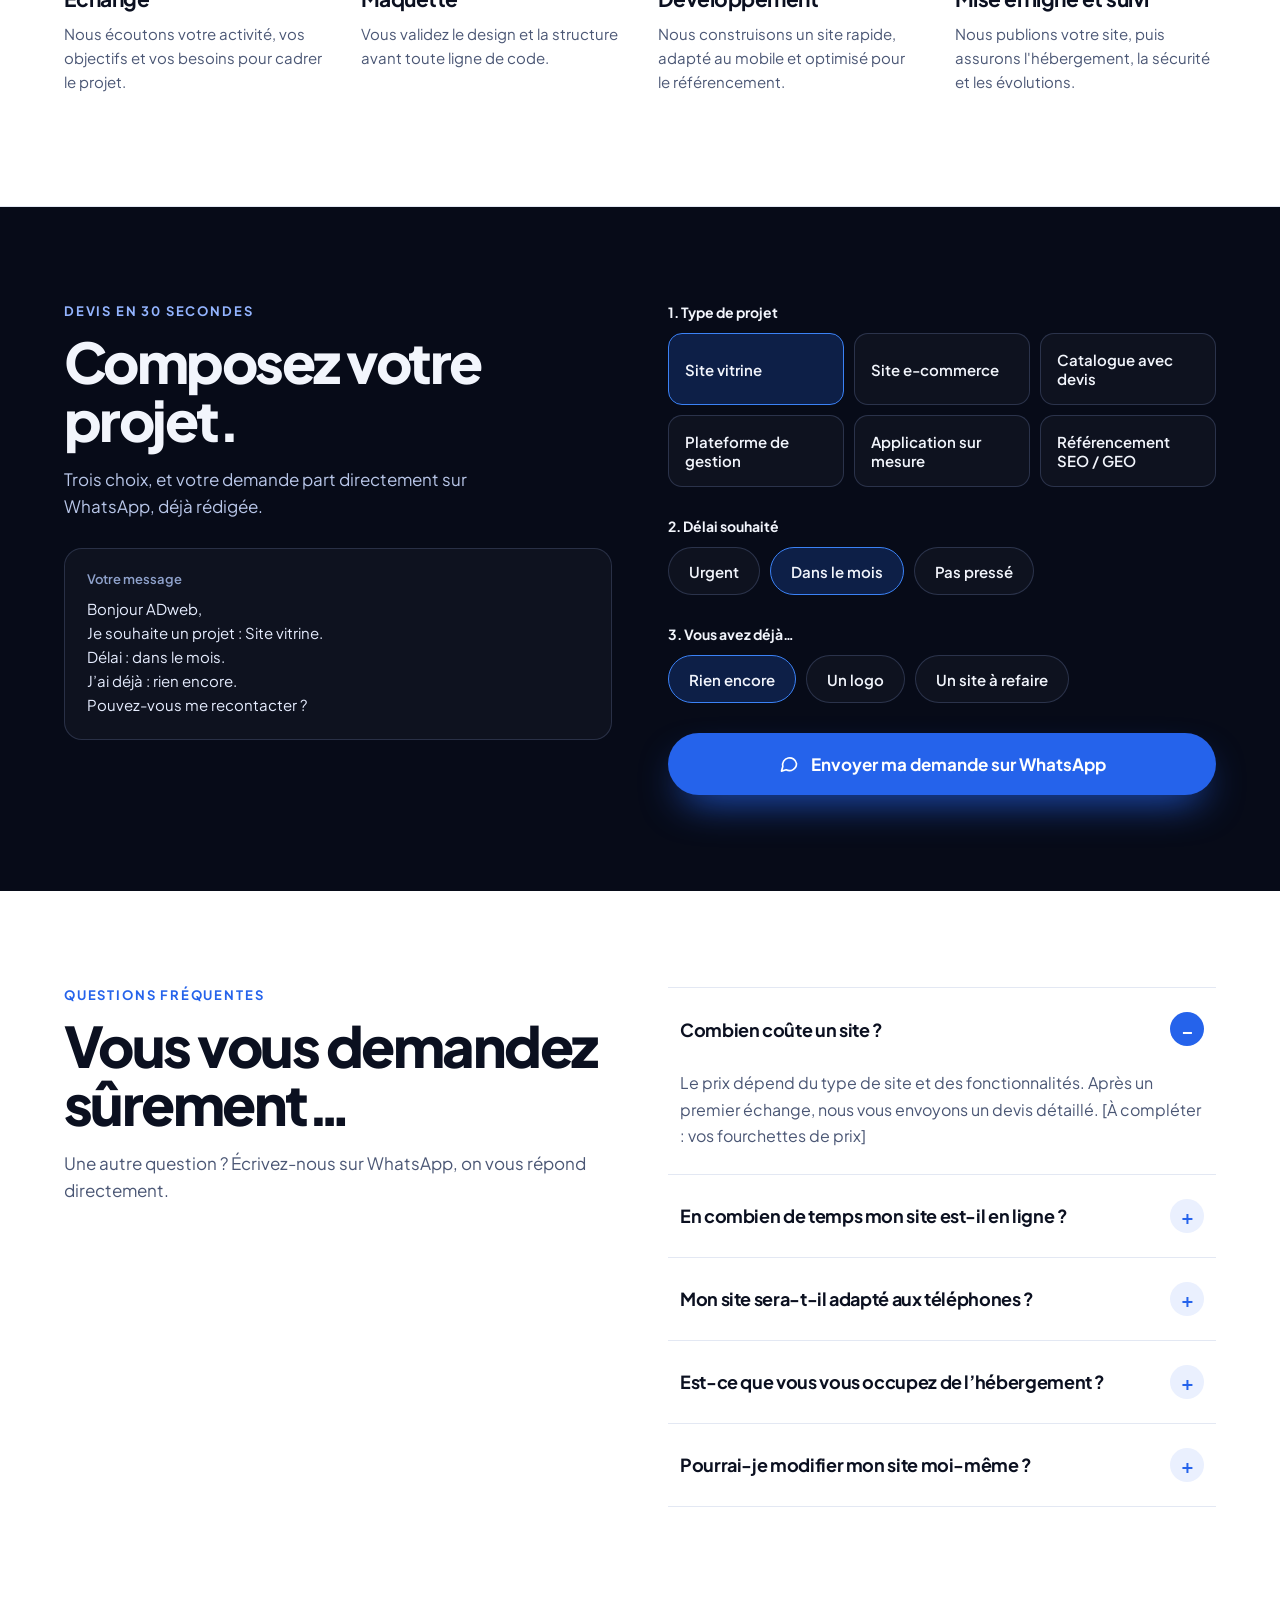
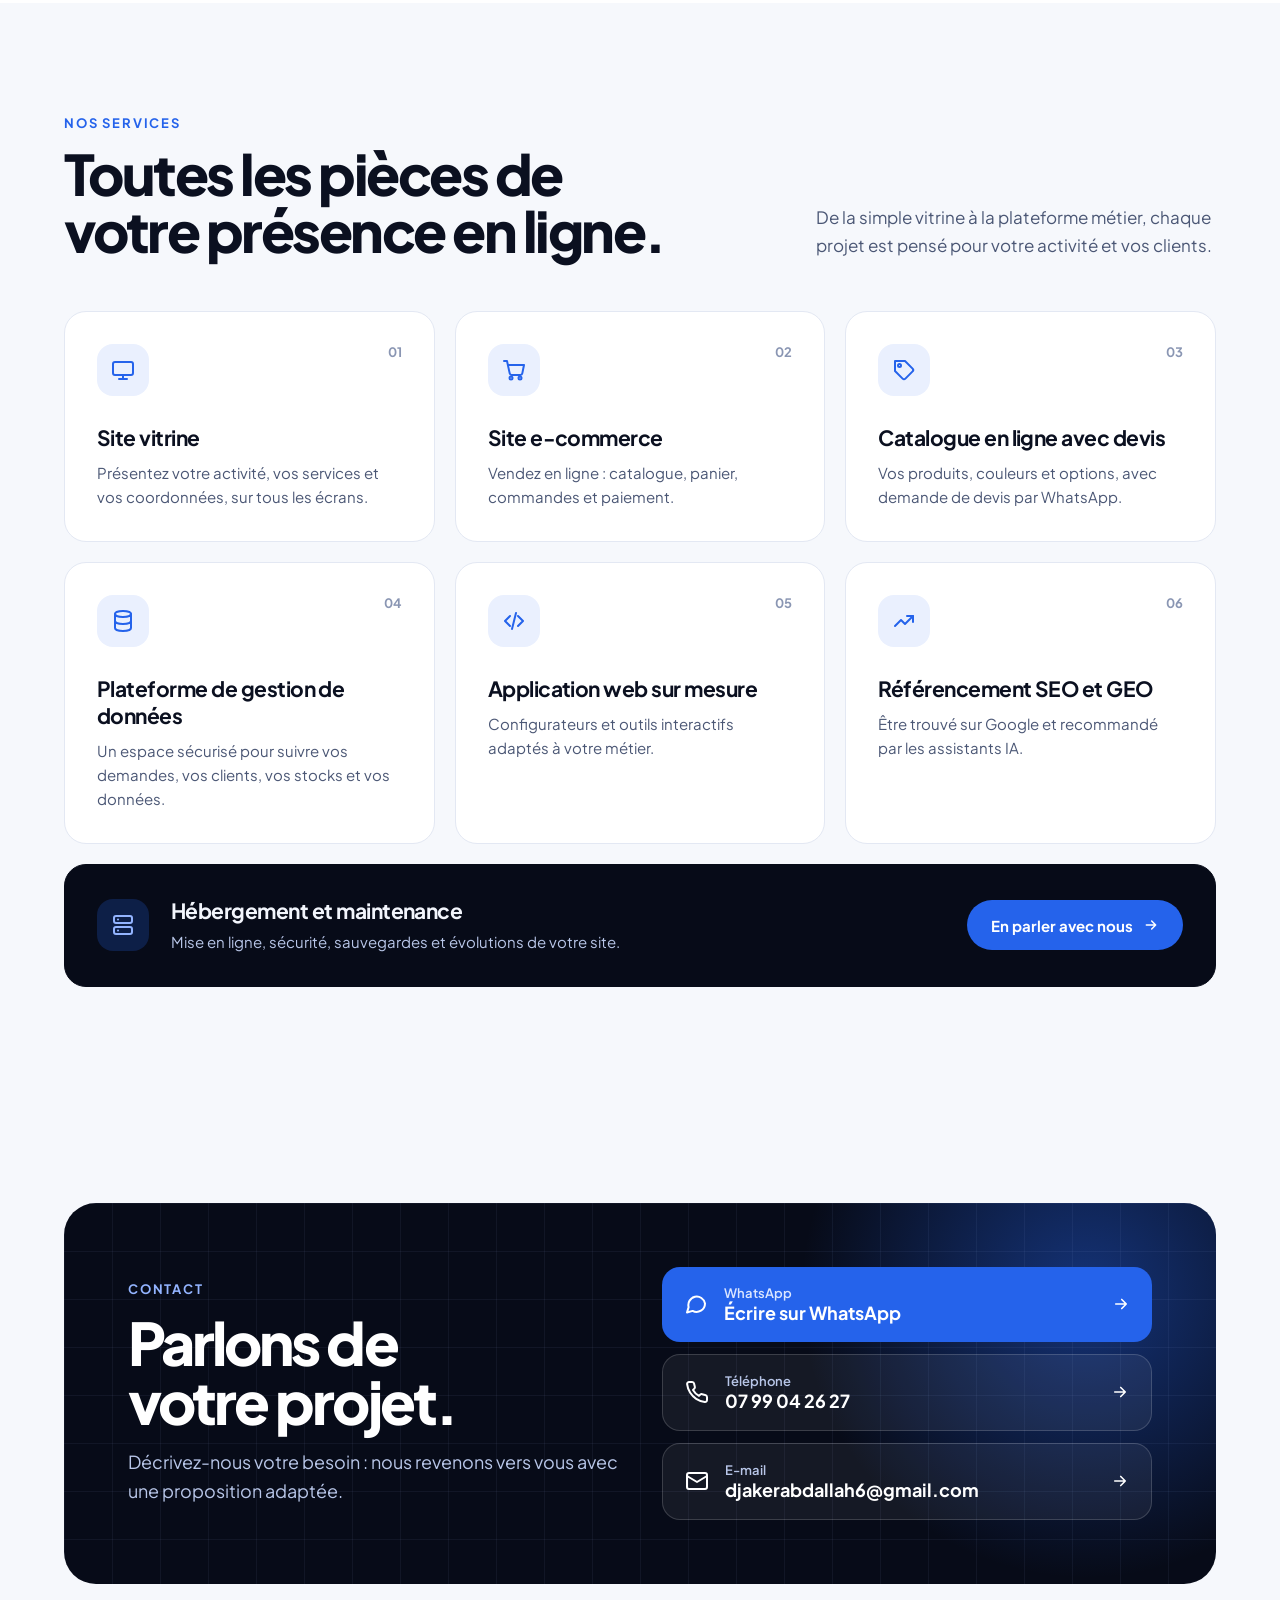
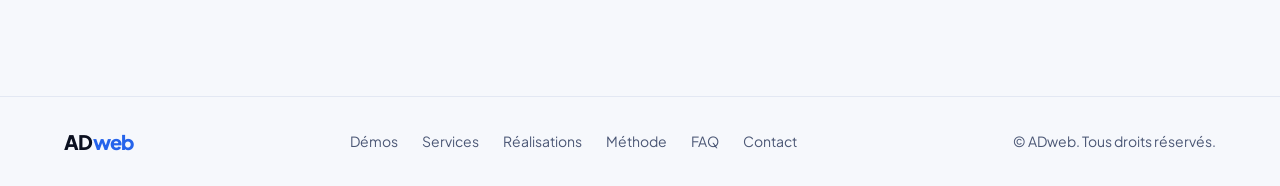
==== commit 3ad86729: "Site : démos mises en avant, services en bas ; trois démos (vitrine, e-commerce, plateforme) - Page " ====
--- a/index.html
+++ b/index.html
@@ -108,8 +108,8 @@
   <nav aria-label="Navigation principale" class="pe rise" style="position: relative; width: 100%; max-width: 1200px; margin: 0 auto; padding: 22px 24px; display: flex; align-items: center; justify-content: space-between; gap: 16px; flex-wrap: wrap; animation-delay: 1500ms">
     <a href="#top" style="text-decoration: none; font-weight: 800; font-size: 24px; letter-spacing: -0.035em">AD<span style="color: #2563eb">web</span></a>
     <div style="display: flex; align-items: center; gap: 28px; font-size: 15px; font-weight: 500; flex-wrap: wrap">
+      <a class="nl hide-m" href="#demos" data-go="demos">Démos</a>
       <a class="nl hide-m" href="#services" data-go="services">Services</a>
-      <a class="nl hide-m" href="#demos">Démos</a>
       <a class="nl hide-m" href="#realisations">Réalisations</a>
       <a class="nl hide-m" href="#methode">Méthode</a>
       <a class="nl hide-m" href="#contact" data-go="contact">Contact</a>
@@ -132,139 +132,72 @@
           Lancer mon projet
           <svg class="arr" width="18" height="18" viewBox="0 0 24 24" fill="none" stroke="currentColor" stroke-width="2.2" stroke-linecap="round" stroke-linejoin="round" aria-hidden="true"><path d="M5 12h14M13 6l6 6-6 6"></path></svg>
         </a>
-        <a class="btn ghost" href="#services" data-go="services" data-boost style="color: #f2f5fc; font-weight: 700; font-size: 16px; padding: 18px 28px; border-radius: 999px; min-height: 56px; display: inline-flex; align-items: center; border: 1px solid rgba(242,245,252,.26); background: rgba(10,16,36,.5)">Voir nos services</a>
-      </div>
-    </div>
-  </div>
-
-  <a class="pe-a rise hide-m" href="#services" data-go="services" style="position: absolute; left: 0; right: 0; margin: 0 auto; width: max-content; bottom: 28px; display: flex; flex-direction: column; align-items: center; gap: 10px; font-size: 12px; font-weight: 600; letter-spacing: 0.14em; text-transform: uppercase; color: #8fa2cc; text-decoration: none; animation-delay: 2600ms">
+        <a class="btn ghost" href="#demos" data-go="demos" data-boost style="color: #f2f5fc; font-weight: 700; font-size: 16px; padding: 18px 28px; border-radius: 999px; min-height: 56px; display: inline-flex; align-items: center; border: 1px solid rgba(242,245,252,.26); background: rgba(10,16,36,.5)">Essayer nos démos</a>
+      </div>
+    </div>
+  </div>
+
+  <a class="pe-a rise hide-m" href="#demos" data-go="demos" style="position: absolute; left: 0; right: 0; margin: 0 auto; width: max-content; bottom: 28px; display: flex; flex-direction: column; align-items: center; gap: 10px; font-size: 12px; font-weight: 600; letter-spacing: 0.14em; text-transform: uppercase; color: #8fa2cc; text-decoration: none; animation-delay: 2600ms">
     Découvrir
     <span aria-hidden="true" style="position: relative; width: 1px; height: 44px; background: rgba(143,162,204,.25); overflow: hidden"><span class="drip" style="position: absolute; left: 0; top: 0; width: 1px; height: 16px; background: #93b4ff"></span></span>
   </a>
 </header>
 
-<!-- SERVICES -->
-<section id="services" style="max-width: 1200px; margin: 0 auto; padding: 112px 24px 104px; scroll-margin-top: 0">
-  <div style="display: flex; flex-wrap: wrap; justify-content: space-between; align-items: flex-end; gap: 24px; margin-bottom: 52px">
-    <div class="rv" style="max-width: 640px">
-      <p style="margin: 0 0 14px; font-size: 13px; font-weight: 700; letter-spacing: 0.14em; text-transform: uppercase; color: #2563eb">Nos services</p>
-      <h2 style="margin: 0; font-size: clamp(34px, 4.4vw, 56px); line-height: 1.02; letter-spacing: -0.045em; font-weight: 800; text-wrap: balance">Toutes les pièces de votre présence en ligne.</h2>
-    </div>
-    <p class="rv" style="margin: 0; max-width: 400px; font-size: 17px; line-height: 1.6; color: #4b5775; transition-delay: 120ms">De la simple vitrine à la plateforme métier, chaque projet est pensé pour votre activité et vos clients.</p>
-  </div>
-
-  <div style="display: grid; grid-template-columns: repeat(auto-fit, minmax(min(100%, 320px), 1fr)); gap: 20px">
-    <article class="card rv" style="position: relative; overflow: hidden; background: #ffffff; border: 1px solid #e3e8f3; border-radius: 22px; padding: 32px; transition-delay: 0ms">
-      <div style="display: flex; justify-content: space-between; align-items: flex-start; margin-bottom: 28px">
-        <div class="ico" style="width: 52px; height: 52px; border-radius: 16px; background: #eaf0fe; color: #2563eb; display: flex; align-items: center; justify-content: center"><svg width="24" height="24" viewBox="0 0 24 24" fill="none" stroke="currentColor" stroke-width="2" stroke-linecap="round" stroke-linejoin="round" aria-hidden="true"><rect x="2" y="4" width="20" height="13" rx="2"></rect><path d="M8 21h8M12 17v4"></path></svg></div>
-        <span style="font-size: 13px; font-weight: 700; color: #8a96b3">01</span>
-      </div>
-      <h3 style="margin: 0 0 10px; font-size: 21px; letter-spacing: -0.025em; font-weight: 700">Site vitrine</h3>
-      <p style="margin: 0; font-size: 15px; line-height: 1.6; color: #4b5775">Présentez votre activité, vos services et vos coordonnées, sur tous les écrans.</p>
-    </article>
-    <article class="card rv" style="position: relative; overflow: hidden; background: #ffffff; border: 1px solid #e3e8f3; border-radius: 22px; padding: 32px; transition-delay: 80ms">
-      <div style="display: flex; justify-content: space-between; align-items: flex-start; margin-bottom: 28px">
-        <div class="ico" style="width: 52px; height: 52px; border-radius: 16px; background: #eaf0fe; color: #2563eb; display: flex; align-items: center; justify-content: center"><svg width="24" height="24" viewBox="0 0 24 24" fill="none" stroke="currentColor" stroke-width="2" stroke-linecap="round" stroke-linejoin="round" aria-hidden="true"><circle cx="9" cy="20" r="1.5"></circle><circle cx="18" cy="20" r="1.5"></circle><path d="M2 3h3l2.7 12.4a2 2 0 0 0 2 1.6h8.6a2 2 0 0 0 2-1.6L22 7H6"></path></svg></div>
-        <span style="font-size: 13px; font-weight: 700; color: #8a96b3">02</span>
-      </div>
-      <h3 style="margin: 0 0 10px; font-size: 21px; letter-spacing: -0.025em; font-weight: 700">Site e-commerce</h3>
-      <p style="margin: 0; font-size: 15px; line-height: 1.6; color: #4b5775">Vendez en ligne : catalogue, panier, commandes et paiement.</p>
-    </article>
-    <article class="card rv" style="position: relative; overflow: hidden; background: #ffffff; border: 1px solid #e3e8f3; border-radius: 22px; padding: 32px; transition-delay: 160ms">
-      <div style="display: flex; justify-content: space-between; align-items: flex-start; margin-bottom: 28px">
-        <div class="ico" style="width: 52px; height: 52px; border-radius: 16px; background: #eaf0fe; color: #2563eb; display: flex; align-items: center; justify-content: center"><svg width="24" height="24" viewBox="0 0 24 24" fill="none" stroke="currentColor" stroke-width="2" stroke-linecap="round" stroke-linejoin="round" aria-hidden="true"><path d="M20.6 13.4 13.4 20.6a2 2 0 0 1-2.8 0L3 13V3h10l7.6 7.6a2 2 0 0 1 0 2.8Z"></path><circle cx="7.5" cy="7.5" r="1.5"></circle></svg></div>
-        <span style="font-size: 13px; font-weight: 700; color: #8a96b3">03</span>
-      </div>
-      <h3 style="margin: 0 0 10px; font-size: 21px; letter-spacing: -0.025em; font-weight: 700">Catalogue en ligne avec devis</h3>
-      <p style="margin: 0; font-size: 15px; line-height: 1.6; color: #4b5775">Vos produits, couleurs et options, avec demande de devis par WhatsApp.</p>
-    </article>
-    <article class="card rv" style="position: relative; overflow: hidden; background: #ffffff; border: 1px solid #e3e8f3; border-radius: 22px; padding: 32px; transition-delay: 0ms">
-      <div style="display: flex; justify-content: space-between; align-items: flex-start; margin-bottom: 28px">
-        <div class="ico" style="width: 52px; height: 52px; border-radius: 16px; background: #eaf0fe; color: #2563eb; display: flex; align-items: center; justify-content: center"><svg width="24" height="24" viewBox="0 0 24 24" fill="none" stroke="currentColor" stroke-width="2" stroke-linecap="round" stroke-linejoin="round" aria-hidden="true"><ellipse cx="12" cy="5" rx="8" ry="3"></ellipse><path d="M4 5v14c0 1.7 3.6 3 8 3s8-1.3 8-3V5"></path><path d="M4 12c0 1.7 3.6 3 8 3s8-1.3 8-3"></path></svg></div>
-        <span style="font-size: 13px; font-weight: 700; color: #8a96b3">04</span>
-      </div>
-      <h3 style="margin: 0 0 10px; font-size: 21px; letter-spacing: -0.025em; font-weight: 700">Plateforme de gestion de données</h3>
-      <p style="margin: 0; font-size: 15px; line-height: 1.6; color: #4b5775">Un espace sécurisé pour suivre vos demandes, vos clients, vos stocks et vos données.</p>
-    </article>
-    <article class="card rv" style="position: relative; overflow: hidden; background: #ffffff; border: 1px solid #e3e8f3; border-radius: 22px; padding: 32px; transition-delay: 80ms">
-      <div style="display: flex; justify-content: space-between; align-items: flex-start; margin-bottom: 28px">
-        <div class="ico" style="width: 52px; height: 52px; border-radius: 16px; background: #eaf0fe; color: #2563eb; display: flex; align-items: center; justify-content: center"><svg width="24" height="24" viewBox="0 0 24 24" fill="none" stroke="currentColor" stroke-width="2" stroke-linecap="round" stroke-linejoin="round" aria-hidden="true"><path d="m8 7-5 5 5 5M16 7l5 5-5 5M14 4l-4 16"></path></svg></div>
-        <span style="font-size: 13px; font-weight: 700; color: #8a96b3">05</span>
-      </div>
-      <h3 style="margin: 0 0 10px; font-size: 21px; letter-spacing: -0.025em; font-weight: 700">Application web sur mesure</h3>
-      <p style="margin: 0; font-size: 15px; line-height: 1.6; color: #4b5775">Configurateurs et outils interactifs adaptés à votre métier.</p>
-    </article>
-    <article class="card rv" style="position: relative; overflow: hidden; background: #ffffff; border: 1px solid #e3e8f3; border-radius: 22px; padding: 32px; transition-delay: 160ms">
-      <div style="display: flex; justify-content: space-between; align-items: flex-start; margin-bottom: 28px">
-        <div class="ico" style="width: 52px; height: 52px; border-radius: 16px; background: #eaf0fe; color: #2563eb; display: flex; align-items: center; justify-content: center"><svg width="24" height="24" viewBox="0 0 24 24" fill="none" stroke="currentColor" stroke-width="2" stroke-linecap="round" stroke-linejoin="round" aria-hidden="true"><path d="M3 17 9 11l4 4 8-8"></path><path d="M15 7h6v6"></path></svg></div>
-        <span style="font-size: 13px; font-weight: 700; color: #8a96b3">06</span>
-      </div>
-      <h3 style="margin: 0 0 10px; font-size: 21px; letter-spacing: -0.025em; font-weight: 700">Référencement SEO et GEO</h3>
-      <p style="margin: 0; font-size: 15px; line-height: 1.6; color: #4b5775">Être trouvé sur Google et recommandé par les assistants IA.</p>
-    </article>
-    <article class="card dark rv" style="position: relative; overflow: hidden; background: #070b18; color: #f2f5fc; border: 1px solid #070b18; border-radius: 22px; padding: 32px; grid-column: 1 / -1; display: flex; flex-wrap: wrap; align-items: center; justify-content: space-between; gap: 24px">
-      <div style="display: flex; align-items: center; gap: 22px; flex: 1 1 420px">
-        <div style="width: 52px; height: 52px; flex: none; border-radius: 16px; background: rgba(37,99,235,.22); color: #93b4ff; display: flex; align-items: center; justify-content: center"><svg width="24" height="24" viewBox="0 0 24 24" fill="none" stroke="currentColor" stroke-width="2" stroke-linecap="round" stroke-linejoin="round" aria-hidden="true"><rect x="3" y="3" width="18" height="7" rx="2"></rect><rect x="3" y="14" width="18" height="7" rx="2"></rect><path d="M7 6.5h.01M7 17.5h.01"></path></svg></div>
-        <div>
-          <h3 style="margin: 0 0 6px; font-size: 21px; letter-spacing: -0.025em; font-weight: 700">Hébergement et maintenance</h3>
-          <p style="margin: 0; font-size: 15px; line-height: 1.6; color: #b8c6e8">Mise en ligne, sécurité, sauvegardes et évolutions de votre site.</p>
-        </div>
-      </div>
-      <a class="btn" href="#contact" data-go="contact" style="background: #2563eb; color: #ffffff; font-weight: 700; font-size: 15px; padding: 15px 24px; border-radius: 999px; min-height: 50px; display: inline-flex; align-items: center; gap: 10px">En parler avec nous<svg class="arr" width="16" height="16" viewBox="0 0 24 24" fill="none" stroke="currentColor" stroke-width="2.2" stroke-linecap="round" stroke-linejoin="round" aria-hidden="true"><path d="M5 12h14M13 6l6 6-6 6"></path></svg></a>
-    </article>
-  </div>
-</section>
-
 <!-- DEMOS -->
 <section id="demos" style="font-family: 'Plus Jakarta Sans', system-ui, sans-serif; color: #f2f5fc; background: #070b18; scroll-margin-top: 0">
-  <div style="max-width: 1200px; margin: 0 auto; padding: 104px 24px">
+  <div style="max-width: 1200px; margin: 0 auto; padding: 112px 24px 104px">
     <div style="display: flex; flex-wrap: wrap; justify-content: space-between; align-items: flex-end; gap: 24px; margin-bottom: 52px">
-      <div class="rv" style="max-width: 680px">
+      <div class="rv" style="max-width: 720px">
         <p style="margin: 0 0 14px; font-size: 13px; font-weight: 700; letter-spacing: 0.14em; text-transform: uppercase; color: #60a5fa">Démos interactives</p>
-        <h2 style="margin: 0; font-size: clamp(34px, 4.4vw, 56px); line-height: 1.02; letter-spacing: -0.045em; font-weight: 800; text-wrap: balance">On pourrait vous en parler des heures. <span style="color: #60a5fa">Essayez plutôt.</span></h2>
-      </div>
-      <p class="rv" style="margin: 0; max-width: 420px; font-size: 17px; line-height: 1.6; color: #a9b6d3; transition-delay: 120ms">De vraies applications, pas des captures d’écran. Faites ce que ferait votre client, puis découvrez ce que vous verriez, vous, de l’autre côté.</p>
-    </div>
-    <div style="display: grid; grid-template-columns: repeat(auto-fit, minmax(min(100%, 340px), 1fr)); gap: 20px">
+        <h2 style="margin: 0; font-size: clamp(36px, 5vw, 64px); line-height: 1; letter-spacing: -0.045em; font-weight: 800; text-wrap: balance">Pas la peine de vous expliquer. <span style="color: #60a5fa">Essayez vous-même.</span></h2>
+      </div>
+      <p class="rv" style="margin: 0; max-width: 400px; font-size: 17px; line-height: 1.6; color: #a9b6d3; transition-delay: 120ms">De vraies applications, pas des captures d’écran. Faites ce que ferait votre client, puis découvrez ce que vous verriez, vous, de l’autre côté.</p>
+    </div>
+    <div style="display: grid; grid-template-columns: repeat(auto-fit, minmax(min(100%, 330px), 1fr)); gap: 20px">
       <a class="card dark rv" href="demos/site-vitrine/" style="position: relative; overflow: hidden; text-decoration: none; color: inherit; display: flex; flex-direction: column; background: #0d1428; border: 1px solid rgba(148,170,230,.18); border-radius: 22px; padding: 32px; transition-delay: 0ms">
-        <div style="display: flex; justify-content: space-between; align-items: center; margin-bottom: 26px">
-          <span style="font-size: 12px; font-weight: 700; letter-spacing: 0.14em; text-transform: uppercase; color: #8fa2cc">Démo interactive</span>
-          <span style="display: inline-flex; align-items: center; gap: 7px; font-size: 11.5px; font-weight: 800; letter-spacing: 0.12em; text-transform: uppercase; color: #fff; background: #2563eb; border-radius: 8px; padding: 6px 10px"><span class="pulse" style="width: 7px; height: 7px; border-radius: 50%; background: #fff"></span>En ligne</span>
-        </div>
-        <div class="ico" style="width: 52px; height: 52px; border-radius: 16px; background: rgba(37,99,235,.18); color: #93b4ff; display: flex; align-items: center; justify-content: center; margin-bottom: 20px"><svg width="24" height="24" viewBox="0 0 24 24" fill="none" stroke="currentColor" stroke-width="2" stroke-linecap="round" stroke-linejoin="round" aria-hidden="true"><rect x="2" y="4" width="20" height="13" rx="2"></rect><path d="M8 21h8M12 17v4"></path></svg></div>
+        <div style="display: flex; justify-content: space-between; align-items: center; gap: 10px; margin-bottom: 26px">
+          <span style="font-size: 12px; font-weight: 700; letter-spacing: 0.14em; text-transform: uppercase; color: #8fa2cc">Site vitrine</span>
+          <span style="display: inline-flex; align-items: center; gap: 7px; font-size: 11.5px; font-weight: 800; letter-spacing: 0.12em; text-transform: uppercase; color: #fff; background: #2563eb; border-radius: 8px; padding: 6px 10px; white-space: nowrap"><span class="pulse" style="width: 7px; height: 7px; border-radius: 50%; background: #fff"></span>En ligne</span>
+        </div>
+        <div class="ico" style="width: 52px; height: 52px; border-radius: 16px; background: rgba(37,99,235,.18); color: #93b4ff; display: flex; align-items: center; justify-content: center; margin-bottom: 20px"><svg width="24" height="24" viewBox="0 0 24 24" fill="none" stroke="currentColor" stroke-width="2" stroke-linecap="round" stroke-linejoin="round" aria-hidden="true"><path d="M6 3c1.5 0 2.5 1 2.8 2.5L10 12h7a2 2 0 0 1 2 2v1H9.2a2 2 0 0 1-2-1.6L5 5.2A1.8 1.8 0 0 1 6 3z"></path><path d="M12 15v4M8 21h8"></path></svg></div>
         <h3 style="margin: 0 0 10px; font-size: 26px; letter-spacing: -0.03em; font-weight: 800">Site vitrine</h3>
-        <p style="margin: 0 0 20px; font-size: 15.5px; line-height: 1.6; color: #a9b6d3">Le site d’un cabinet : passez-le sur téléphone et en arabe, prenez rendez-vous comme un patient, puis confirmez-le et modifiez le site depuis l’espace gérant.</p>
+        <p style="margin: 0 0 20px; font-size: 15.5px; line-height: 1.6; color: #a9b6d3">Un fournisseur de fauteuils dentaires : vidéo plein écran, configurateur avec prix en direct, SAV express et demande de démonstration.</p>
         <div style="display: flex; flex-wrap: wrap; gap: 8px; margin-bottom: 28px">
-          <span style="font-size: 12.5px; font-weight: 600; color: #cfd8ee; border: 1px solid rgba(148,170,230,.22); border-radius: 999px; padding: 6px 12px">Version mobile</span>
-          <span style="font-size: 12.5px; font-weight: 600; color: #cfd8ee; border: 1px solid rgba(148,170,230,.22); border-radius: 999px; padding: 6px 12px">Français / عربي</span>
-          <span style="font-size: 12.5px; font-weight: 600; color: #cfd8ee; border: 1px solid rgba(148,170,230,.22); border-radius: 999px; padding: 6px 12px">Prise de RDV</span>
-          <span style="font-size: 12.5px; font-weight: 600; color: #cfd8ee; border: 1px solid rgba(148,170,230,.22); border-radius: 999px; padding: 6px 12px">Statistiques</span>
+          <span style="font-size: 12.5px; font-weight: 600; color: #cfd8ee; border: 1px solid rgba(148,170,230,.22); border-radius: 999px; padding: 6px 12px">Configurateur</span><span style="font-size: 12.5px; font-weight: 600; color: #cfd8ee; border: 1px solid rgba(148,170,230,.22); border-radius: 999px; padding: 6px 12px">Français / عربي / English</span><span style="font-size: 12.5px; font-weight: 600; color: #cfd8ee; border: 1px solid rgba(148,170,230,.22); border-radius: 999px; padding: 6px 12px">Version mobile</span><span style="font-size: 12.5px; font-weight: 600; color: #cfd8ee; border: 1px solid rgba(148,170,230,.22); border-radius: 999px; padding: 6px 12px">Demande de démo</span>
         </div>
         <span class="cta" style="margin-top: auto; display: inline-flex; align-items: center; gap: 10px; font-size: 13.5px; font-weight: 800; letter-spacing: 0.12em; text-transform: uppercase; color: #fff">Essayer la démo<svg class="arr" width="16" height="16" viewBox="0 0 24 24" fill="none" stroke="currentColor" stroke-width="2.4" stroke-linecap="round" stroke-linejoin="round" aria-hidden="true" style="transition: transform .25s"><path d="M5 12h14M13 6l6 6-6 6"></path></svg></span>
       </a>
       <a class="card dark rv" href="demos/e-commerce/" style="position: relative; overflow: hidden; text-decoration: none; color: inherit; display: flex; flex-direction: column; background: #0d1428; border: 1px solid rgba(148,170,230,.18); border-radius: 22px; padding: 32px; transition-delay: 100ms">
-        <div style="display: flex; justify-content: space-between; align-items: center; margin-bottom: 26px">
-          <span style="font-size: 12px; font-weight: 700; letter-spacing: 0.14em; text-transform: uppercase; color: #8fa2cc">Démo interactive</span>
-          <span style="display: inline-flex; align-items: center; gap: 7px; font-size: 11.5px; font-weight: 800; letter-spacing: 0.12em; text-transform: uppercase; color: #fff; background: #2563eb; border-radius: 8px; padding: 6px 10px"><span class="pulse" style="width: 7px; height: 7px; border-radius: 50%; background: #fff"></span>En ligne</span>
+        <div style="display: flex; justify-content: space-between; align-items: center; gap: 10px; margin-bottom: 26px">
+          <span style="font-size: 12px; font-weight: 700; letter-spacing: 0.14em; text-transform: uppercase; color: #8fa2cc">Boutique en ligne</span>
+          <span style="display: inline-flex; align-items: center; gap: 7px; font-size: 11.5px; font-weight: 800; letter-spacing: 0.12em; text-transform: uppercase; color: #fff; background: #2563eb; border-radius: 8px; padding: 6px 10px; white-space: nowrap"><span class="pulse" style="width: 7px; height: 7px; border-radius: 50%; background: #fff"></span>En ligne</span>
         </div>
         <div class="ico" style="width: 52px; height: 52px; border-radius: 16px; background: rgba(37,99,235,.18); color: #93b4ff; display: flex; align-items: center; justify-content: center; margin-bottom: 20px"><svg width="24" height="24" viewBox="0 0 24 24" fill="none" stroke="currentColor" stroke-width="2" stroke-linecap="round" stroke-linejoin="round" aria-hidden="true"><path d="M6 2L3 6v14a2 2 0 0 0 2 2h14a2 2 0 0 0 2-2V6l-3-4z"></path><path d="M3 6h18M16 10a4 4 0 0 1-8 0"></path></svg></div>
         <h3 style="margin: 0 0 10px; font-size: 26px; letter-spacing: -0.03em; font-weight: 800">E-commerce</h3>
-        <p style="margin: 0 0 20px; font-size: 15.5px; line-height: 1.6; color: #a9b6d3">Une épicerie du terroir : passez une commande, recevez la notification du gérant, traitez-la dans le back-office et regardez le stock et les chiffres bouger.</p>
+        <p style="margin: 0 0 20px; font-size: 15.5px; line-height: 1.6; color: #a9b6d3">Une épicerie du terroir : passez une commande, recevez la notification, traitez-la dans le back-office et regardez le stock bouger.</p>
         <div style="display: flex; flex-wrap: wrap; gap: 8px; margin-bottom: 28px">
-          <span style="font-size: 12.5px; font-weight: 600; color: #cfd8ee; border: 1px solid rgba(148,170,230,.22); border-radius: 999px; padding: 6px 12px">Paiement à la livraison</span>
-          <span style="font-size: 12.5px; font-weight: 600; color: #cfd8ee; border: 1px solid rgba(148,170,230,.22); border-radius: 999px; padding: 6px 12px">58 wilayas</span>
-          <span style="font-size: 12.5px; font-weight: 600; color: #cfd8ee; border: 1px solid rgba(148,170,230,.22); border-radius: 999px; padding: 6px 12px">Back-office</span>
-          <span style="font-size: 12.5px; font-weight: 600; color: #cfd8ee; border: 1px solid rgba(148,170,230,.22); border-radius: 999px; padding: 6px 12px">Gestion du stock</span>
+          <span style="font-size: 12.5px; font-weight: 600; color: #cfd8ee; border: 1px solid rgba(148,170,230,.22); border-radius: 999px; padding: 6px 12px">Paiement à la livraison</span><span style="font-size: 12.5px; font-weight: 600; color: #cfd8ee; border: 1px solid rgba(148,170,230,.22); border-radius: 999px; padding: 6px 12px">58 wilayas</span><span style="font-size: 12.5px; font-weight: 600; color: #cfd8ee; border: 1px solid rgba(148,170,230,.22); border-radius: 999px; padding: 6px 12px">Back-office</span><span style="font-size: 12.5px; font-weight: 600; color: #cfd8ee; border: 1px solid rgba(148,170,230,.22); border-radius: 999px; padding: 6px 12px">Gestion du stock</span>
         </div>
         <span class="cta" style="margin-top: auto; display: inline-flex; align-items: center; gap: 10px; font-size: 13.5px; font-weight: 800; letter-spacing: 0.12em; text-transform: uppercase; color: #fff">Essayer la démo<svg class="arr" width="16" height="16" viewBox="0 0 24 24" fill="none" stroke="currentColor" stroke-width="2.4" stroke-linecap="round" stroke-linejoin="round" aria-hidden="true" style="transition: transform .25s"><path d="M5 12h14M13 6l6 6-6 6"></path></svg></span>
       </a>
-      <a class="card dark rv" href="#contact" data-go="contact" style="position: relative; overflow: hidden; text-decoration: none; color: inherit; display: flex; flex-direction: column; justify-content: center; background: transparent; border: 1.5px dashed rgba(148,170,230,.3); border-radius: 22px; padding: 32px; transition-delay: 200ms">
-        <span style="font-size: 12px; font-weight: 700; letter-spacing: 0.14em; text-transform: uppercase; color: #8fa2cc; margin-bottom: 18px">Votre activité</span>
-        <h3 style="margin: 0 0 10px; font-size: 24px; letter-spacing: -0.03em; font-weight: 800">Vous ne vous reconnaissez pas ?</h3>
-        <p style="margin: 0 0 24px; font-size: 15.5px; line-height: 1.6; color: #a9b6d3">Plateforme de gestion, réservation, application métier : parlez-nous de votre activité, on vous montre à quoi ça ressemblerait chez vous.</p>
-        <span class="cta" style="display: inline-flex; align-items: center; gap: 10px; font-size: 13.5px; font-weight: 800; letter-spacing: 0.12em; text-transform: uppercase; color: #93b4ff">Parlons-en<svg class="arr" width="16" height="16" viewBox="0 0 24 24" fill="none" stroke="currentColor" stroke-width="2.4" stroke-linecap="round" stroke-linejoin="round" aria-hidden="true" style="transition: transform .25s"><path d="M5 12h14M13 6l6 6-6 6"></path></svg></span>
-      </a>
-    </div>
+      <a class="card dark rv" href="demos/plateforme/" style="position: relative; overflow: hidden; text-decoration: none; color: inherit; display: flex; flex-direction: column; background: #0d1428; border: 1px solid rgba(148,170,230,.18); border-radius: 22px; padding: 32px; transition-delay: 200ms">
+        <div style="display: flex; justify-content: space-between; align-items: center; gap: 10px; margin-bottom: 26px">
+          <span style="font-size: 12px; font-weight: 700; letter-spacing: 0.14em; text-transform: uppercase; color: #8fa2cc">Site + outil de gestion</span>
+          <span style="display: inline-flex; align-items: center; gap: 7px; font-size: 11.5px; font-weight: 800; letter-spacing: 0.12em; text-transform: uppercase; color: #fff; background: #2563eb; border-radius: 8px; padding: 6px 10px; white-space: nowrap"><span class="pulse" style="width: 7px; height: 7px; border-radius: 50%; background: #fff"></span>En ligne</span>
+        </div>
+        <div class="ico" style="width: 52px; height: 52px; border-radius: 16px; background: rgba(37,99,235,.18); color: #93b4ff; display: flex; align-items: center; justify-content: center; margin-bottom: 20px"><svg width="24" height="24" viewBox="0 0 24 24" fill="none" stroke="currentColor" stroke-width="2" stroke-linecap="round" stroke-linejoin="round" aria-hidden="true"><rect x="3" y="4" width="18" height="17" rx="2"></rect><path d="M16 2v4M8 2v4M3 10h18M8 14h3M8 17h6"></path></svg></div>
+        <h3 style="margin: 0 0 10px; font-size: 26px; letter-spacing: -0.03em; font-weight: 800">Plateforme de gestion</h3>
+        <p style="margin: 0 0 20px; font-size: 15.5px; line-height: 1.6; color: #a9b6d3">Un cabinet dentaire : rendez-vous en ligne, simulateur de devis, agenda, rappels SMS automatiques et statistiques, au même endroit.</p>
+        <div style="display: flex; flex-wrap: wrap; gap: 8px; margin-bottom: 28px">
+          <span style="font-size: 12.5px; font-weight: 600; color: #cfd8ee; border: 1px solid rgba(148,170,230,.22); border-radius: 999px; padding: 6px 12px">Rendez-vous en ligne</span><span style="font-size: 12.5px; font-weight: 600; color: #cfd8ee; border: 1px solid rgba(148,170,230,.22); border-radius: 999px; padding: 6px 12px">Agenda</span><span style="font-size: 12.5px; font-weight: 600; color: #cfd8ee; border: 1px solid rgba(148,170,230,.22); border-radius: 999px; padding: 6px 12px">Rappels SMS</span><span style="font-size: 12.5px; font-weight: 600; color: #cfd8ee; border: 1px solid rgba(148,170,230,.22); border-radius: 999px; padding: 6px 12px">Statistiques</span>
+        </div>
+        <span class="cta" style="margin-top: auto; display: inline-flex; align-items: center; gap: 10px; font-size: 13.5px; font-weight: 800; letter-spacing: 0.12em; text-transform: uppercase; color: #fff">Essayer la démo<svg class="arr" width="16" height="16" viewBox="0 0 24 24" fill="none" stroke="currentColor" stroke-width="2.4" stroke-linecap="round" stroke-linejoin="round" aria-hidden="true" style="transition: transform .25s"><path d="M5 12h14M13 6l6 6-6 6"></path></svg></span>
+      </a>
+    </div>
+    <a class="rv" href="#contact" data-go="contact" style="margin-top: 20px; display: flex; flex-wrap: wrap; align-items: center; justify-content: space-between; gap: 16px; text-decoration: none; color: inherit; border: 1.5px dashed rgba(148,170,230,.3); border-radius: 22px; padding: 24px 28px">
+      <span><b style="display: block; font-size: 19px; letter-spacing: -0.02em; margin-bottom: 4px">Votre activité n’est pas là ?</b><span style="font-size: 15px; color: #a9b6d3">Parlez-nous de votre métier : on vous montre à quoi ça ressemblerait chez vous.</span></span>
+      <span class="cta" style="display: inline-flex; align-items: center; gap: 10px; font-size: 13.5px; font-weight: 800; letter-spacing: 0.12em; text-transform: uppercase; color: #93b4ff">Parlons-en<svg class="arr" width="16" height="16" viewBox="0 0 24 24" fill="none" stroke="currentColor" stroke-width="2.4" stroke-linecap="round" stroke-linejoin="round" aria-hidden="true" style="transition: transform .25s"><path d="M5 12h14M13 6l6 6-6 6"></path></svg></span>
+    </a>
   </div>
 </section>
 
@@ -421,6 +354,78 @@
   </div>
 </section>
 
+<!-- SERVICES -->
+<section id="services" style="max-width: 1200px; margin: 0 auto; padding: 112px 24px 104px; scroll-margin-top: 0">
+  <div style="display: flex; flex-wrap: wrap; justify-content: space-between; align-items: flex-end; gap: 24px; margin-bottom: 52px">
+    <div class="rv" style="max-width: 640px">
+      <p style="margin: 0 0 14px; font-size: 13px; font-weight: 700; letter-spacing: 0.14em; text-transform: uppercase; color: #2563eb">Nos services</p>
+      <h2 style="margin: 0; font-size: clamp(34px, 4.4vw, 56px); line-height: 1.02; letter-spacing: -0.045em; font-weight: 800; text-wrap: balance">Toutes les pièces de votre présence en ligne.</h2>
+    </div>
+    <p class="rv" style="margin: 0; max-width: 400px; font-size: 17px; line-height: 1.6; color: #4b5775; transition-delay: 120ms">De la simple vitrine à la plateforme métier, chaque projet est pensé pour votre activité et vos clients.</p>
+  </div>
+
+  <div style="display: grid; grid-template-columns: repeat(auto-fit, minmax(min(100%, 320px), 1fr)); gap: 20px">
+    <article class="card rv" style="position: relative; overflow: hidden; background: #ffffff; border: 1px solid #e3e8f3; border-radius: 22px; padding: 32px; transition-delay: 0ms">
+      <div style="display: flex; justify-content: space-between; align-items: flex-start; margin-bottom: 28px">
+        <div class="ico" style="width: 52px; height: 52px; border-radius: 16px; background: #eaf0fe; color: #2563eb; display: flex; align-items: center; justify-content: center"><svg width="24" height="24" viewBox="0 0 24 24" fill="none" stroke="currentColor" stroke-width="2" stroke-linecap="round" stroke-linejoin="round" aria-hidden="true"><rect x="2" y="4" width="20" height="13" rx="2"></rect><path d="M8 21h8M12 17v4"></path></svg></div>
+        <span style="font-size: 13px; font-weight: 700; color: #8a96b3">01</span>
+      </div>
+      <h3 style="margin: 0 0 10px; font-size: 21px; letter-spacing: -0.025em; font-weight: 700">Site vitrine</h3>
+      <p style="margin: 0; font-size: 15px; line-height: 1.6; color: #4b5775">Présentez votre activité, vos services et vos coordonnées, sur tous les écrans.</p>
+    </article>
+    <article class="card rv" style="position: relative; overflow: hidden; background: #ffffff; border: 1px solid #e3e8f3; border-radius: 22px; padding: 32px; transition-delay: 80ms">
+      <div style="display: flex; justify-content: space-between; align-items: flex-start; margin-bottom: 28px">
+        <div class="ico" style="width: 52px; height: 52px; border-radius: 16px; background: #eaf0fe; color: #2563eb; display: flex; align-items: center; justify-content: center"><svg width="24" height="24" viewBox="0 0 24 24" fill="none" stroke="currentColor" stroke-width="2" stroke-linecap="round" stroke-linejoin="round" aria-hidden="true"><circle cx="9" cy="20" r="1.5"></circle><circle cx="18" cy="20" r="1.5"></circle><path d="M2 3h3l2.7 12.4a2 2 0 0 0 2 1.6h8.6a2 2 0 0 0 2-1.6L22 7H6"></path></svg></div>
+        <span style="font-size: 13px; font-weight: 700; color: #8a96b3">02</span>
+      </div>
+      <h3 style="margin: 0 0 10px; font-size: 21px; letter-spacing: -0.025em; font-weight: 700">Site e-commerce</h3>
+      <p style="margin: 0; font-size: 15px; line-height: 1.6; color: #4b5775">Vendez en ligne : catalogue, panier, commandes et paiement.</p>
+    </article>
+    <article class="card rv" style="position: relative; overflow: hidden; background: #ffffff; border: 1px solid #e3e8f3; border-radius: 22px; padding: 32px; transition-delay: 160ms">
+      <div style="display: flex; justify-content: space-between; align-items: flex-start; margin-bottom: 28px">
+        <div class="ico" style="width: 52px; height: 52px; border-radius: 16px; background: #eaf0fe; color: #2563eb; display: flex; align-items: center; justify-content: center"><svg width="24" height="24" viewBox="0 0 24 24" fill="none" stroke="currentColor" stroke-width="2" stroke-linecap="round" stroke-linejoin="round" aria-hidden="true"><path d="M20.6 13.4 13.4 20.6a2 2 0 0 1-2.8 0L3 13V3h10l7.6 7.6a2 2 0 0 1 0 2.8Z"></path><circle cx="7.5" cy="7.5" r="1.5"></circle></svg></div>
+        <span style="font-size: 13px; font-weight: 700; color: #8a96b3">03</span>
+      </div>
+      <h3 style="margin: 0 0 10px; font-size: 21px; letter-spacing: -0.025em; font-weight: 700">Catalogue en ligne avec devis</h3>
+      <p style="margin: 0; font-size: 15px; line-height: 1.6; color: #4b5775">Vos produits, couleurs et options, avec demande de devis par WhatsApp.</p>
+    </article>
+    <article class="card rv" style="position: relative; overflow: hidden; background: #ffffff; border: 1px solid #e3e8f3; border-radius: 22px; padding: 32px; transition-delay: 0ms">
+      <div style="display: flex; justify-content: space-between; align-items: flex-start; margin-bottom: 28px">
+        <div class="ico" style="width: 52px; height: 52px; border-radius: 16px; background: #eaf0fe; color: #2563eb; display: flex; align-items: center; justify-content: center"><svg width="24" height="24" viewBox="0 0 24 24" fill="none" stroke="currentColor" stroke-width="2" stroke-linecap="round" stroke-linejoin="round" aria-hidden="true"><ellipse cx="12" cy="5" rx="8" ry="3"></ellipse><path d="M4 5v14c0 1.7 3.6 3 8 3s8-1.3 8-3V5"></path><path d="M4 12c0 1.7 3.6 3 8 3s8-1.3 8-3"></path></svg></div>
+        <span style="font-size: 13px; font-weight: 700; color: #8a96b3">04</span>
+      </div>
+      <h3 style="margin: 0 0 10px; font-size: 21px; letter-spacing: -0.025em; font-weight: 700">Plateforme de gestion de données</h3>
+      <p style="margin: 0; font-size: 15px; line-height: 1.6; color: #4b5775">Un espace sécurisé pour suivre vos demandes, vos clients, vos stocks et vos données.</p>
+    </article>
+    <article class="card rv" style="position: relative; overflow: hidden; background: #ffffff; border: 1px solid #e3e8f3; border-radius: 22px; padding: 32px; transition-delay: 80ms">
+      <div style="display: flex; justify-content: space-between; align-items: flex-start; margin-bottom: 28px">
+        <div class="ico" style="width: 52px; height: 52px; border-radius: 16px; background: #eaf0fe; color: #2563eb; display: flex; align-items: center; justify-content: center"><svg width="24" height="24" viewBox="0 0 24 24" fill="none" stroke="currentColor" stroke-width="2" stroke-linecap="round" stroke-linejoin="round" aria-hidden="true"><path d="m8 7-5 5 5 5M16 7l5 5-5 5M14 4l-4 16"></path></svg></div>
+        <span style="font-size: 13px; font-weight: 700; color: #8a96b3">05</span>
+      </div>
+      <h3 style="margin: 0 0 10px; font-size: 21px; letter-spacing: -0.025em; font-weight: 700">Application web sur mesure</h3>
+      <p style="margin: 0; font-size: 15px; line-height: 1.6; color: #4b5775">Configurateurs et outils interactifs adaptés à votre métier.</p>
+    </article>
+    <article class="card rv" style="position: relative; overflow: hidden; background: #ffffff; border: 1px solid #e3e8f3; border-radius: 22px; padding: 32px; transition-delay: 160ms">
+      <div style="display: flex; justify-content: space-between; align-items: flex-start; margin-bottom: 28px">
+        <div class="ico" style="width: 52px; height: 52px; border-radius: 16px; background: #eaf0fe; color: #2563eb; display: flex; align-items: center; justify-content: center"><svg width="24" height="24" viewBox="0 0 24 24" fill="none" stroke="currentColor" stroke-width="2" stroke-linecap="round" stroke-linejoin="round" aria-hidden="true"><path d="M3 17 9 11l4 4 8-8"></path><path d="M15 7h6v6"></path></svg></div>
+        <span style="font-size: 13px; font-weight: 700; color: #8a96b3">06</span>
+      </div>
+      <h3 style="margin: 0 0 10px; font-size: 21px; letter-spacing: -0.025em; font-weight: 700">Référencement SEO et GEO</h3>
+      <p style="margin: 0; font-size: 15px; line-height: 1.6; color: #4b5775">Être trouvé sur Google et recommandé par les assistants IA.</p>
+    </article>
+    <article class="card dark rv" style="position: relative; overflow: hidden; background: #070b18; color: #f2f5fc; border: 1px solid #070b18; border-radius: 22px; padding: 32px; grid-column: 1 / -1; display: flex; flex-wrap: wrap; align-items: center; justify-content: space-between; gap: 24px">
+      <div style="display: flex; align-items: center; gap: 22px; flex: 1 1 420px">
+        <div style="width: 52px; height: 52px; flex: none; border-radius: 16px; background: rgba(37,99,235,.22); color: #93b4ff; display: flex; align-items: center; justify-content: center"><svg width="24" height="24" viewBox="0 0 24 24" fill="none" stroke="currentColor" stroke-width="2" stroke-linecap="round" stroke-linejoin="round" aria-hidden="true"><rect x="3" y="3" width="18" height="7" rx="2"></rect><rect x="3" y="14" width="18" height="7" rx="2"></rect><path d="M7 6.5h.01M7 17.5h.01"></path></svg></div>
+        <div>
+          <h3 style="margin: 0 0 6px; font-size: 21px; letter-spacing: -0.025em; font-weight: 700">Hébergement et maintenance</h3>
+          <p style="margin: 0; font-size: 15px; line-height: 1.6; color: #b8c6e8">Mise en ligne, sécurité, sauvegardes et évolutions de votre site.</p>
+        </div>
+      </div>
+      <a class="btn" href="#contact" data-go="contact" style="background: #2563eb; color: #ffffff; font-weight: 700; font-size: 15px; padding: 15px 24px; border-radius: 999px; min-height: 50px; display: inline-flex; align-items: center; gap: 10px">En parler avec nous<svg class="arr" width="16" height="16" viewBox="0 0 24 24" fill="none" stroke="currentColor" stroke-width="2.2" stroke-linecap="round" stroke-linejoin="round" aria-hidden="true"><path d="M5 12h14M13 6l6 6-6 6"></path></svg></a>
+    </article>
+  </div>
+</section>
+
 <!-- CONTACT -->
 <section id="contact" style="max-width: 1200px; margin: 0 auto; padding: 112px 24px">
   <div class="rv" style="background: #070b18; color: #ffffff; border-radius: 32px; padding: clamp(32px, 5vw, 72px); display: grid; grid-template-columns: repeat(auto-fit, minmax(min(100%, 380px), 1fr)); gap: 44px; align-items: center; position: relative; overflow: hidden">
@@ -456,8 +461,8 @@
   <div style="max-width: 1200px; margin: 0 auto; padding: 32px 24px; display: flex; flex-wrap: wrap; justify-content: space-between; align-items: center; gap: 16px; font-size: 14px; color: #4b5775">
     <div style="font-weight: 800; font-size: 20px; color: #0b1020; letter-spacing: -0.035em">AD<span style="color: #2563eb">web</span></div>
     <div style="display: flex; flex-wrap: wrap; gap: 24px">
+      <a class="lnk" href="#demos" data-go="demos">Démos</a>
       <a class="lnk" href="#services" data-go="services">Services</a>
-      <a class="lnk" href="#demos">Démos</a>
       <a class="lnk" href="#realisations">Réalisations</a>
       <a class="lnk" href="#methode">Méthode</a>
       <a class="lnk" href="#faq">FAQ</a>
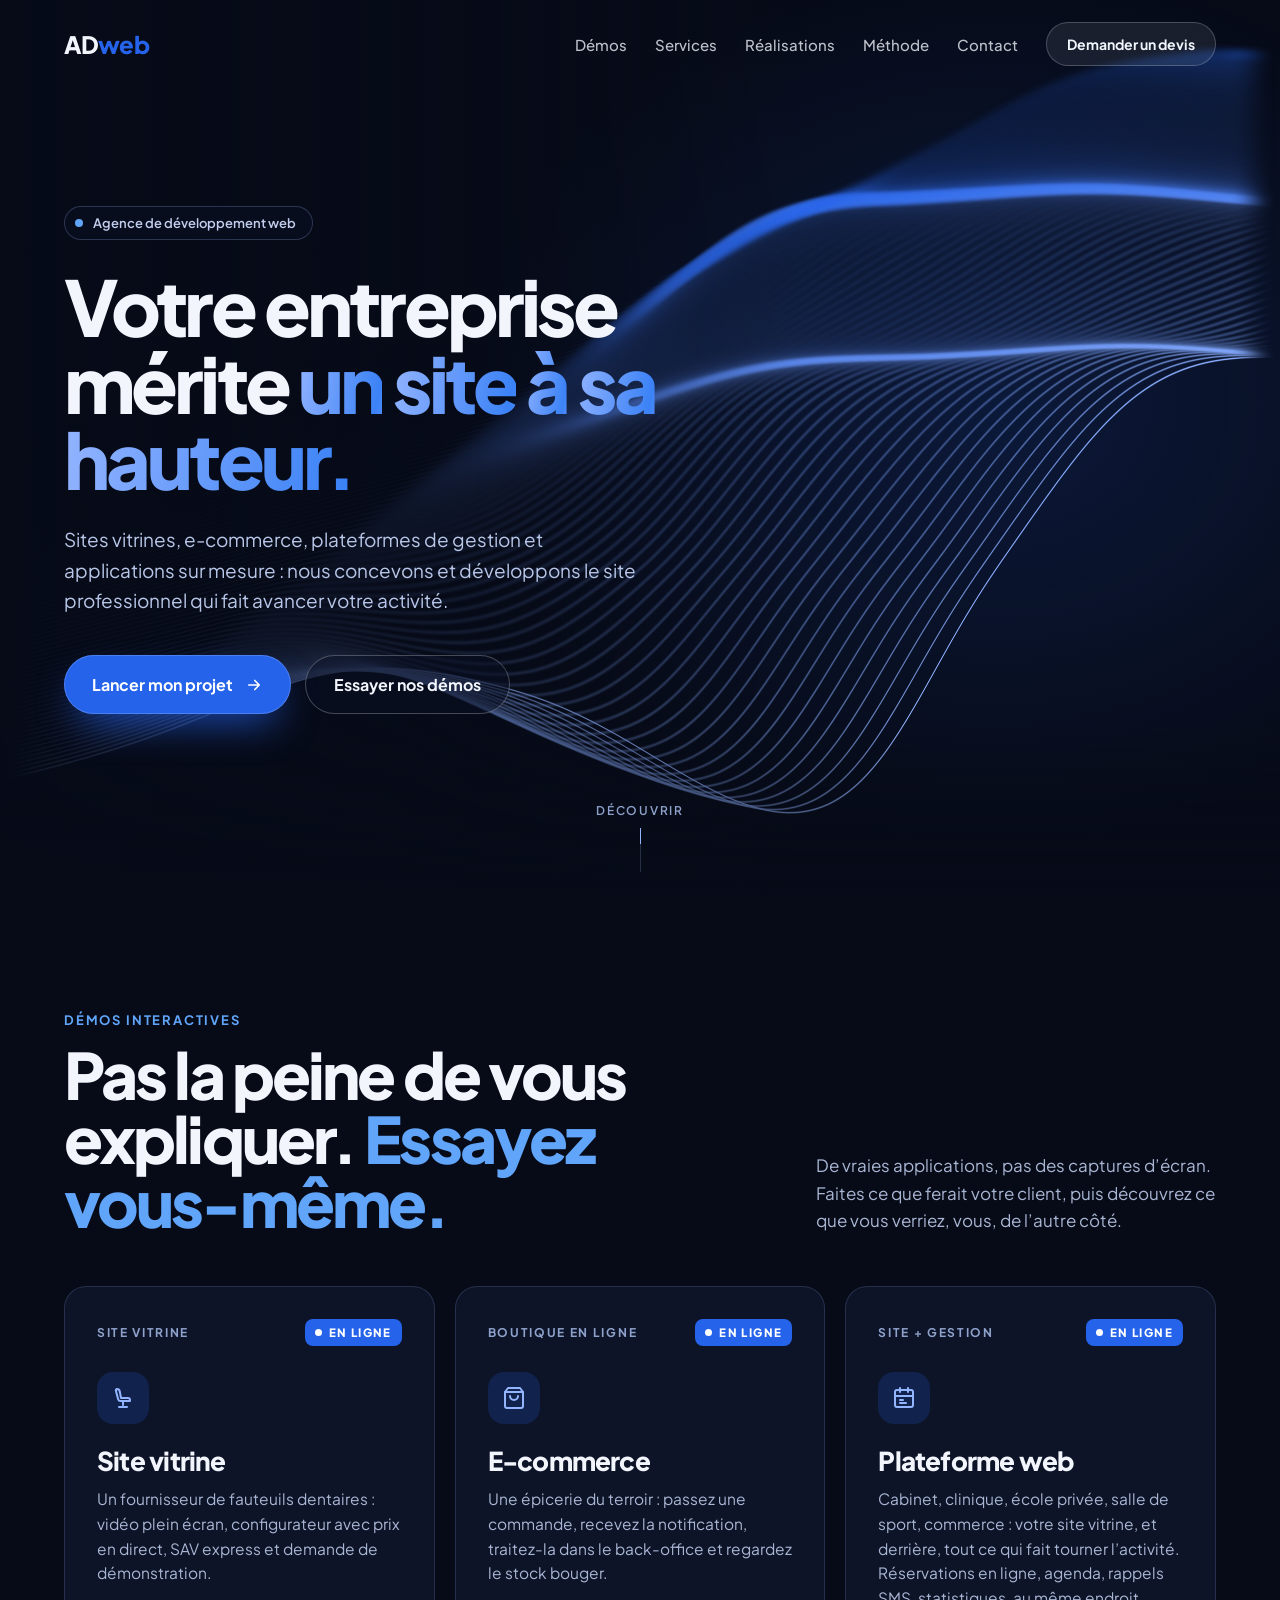
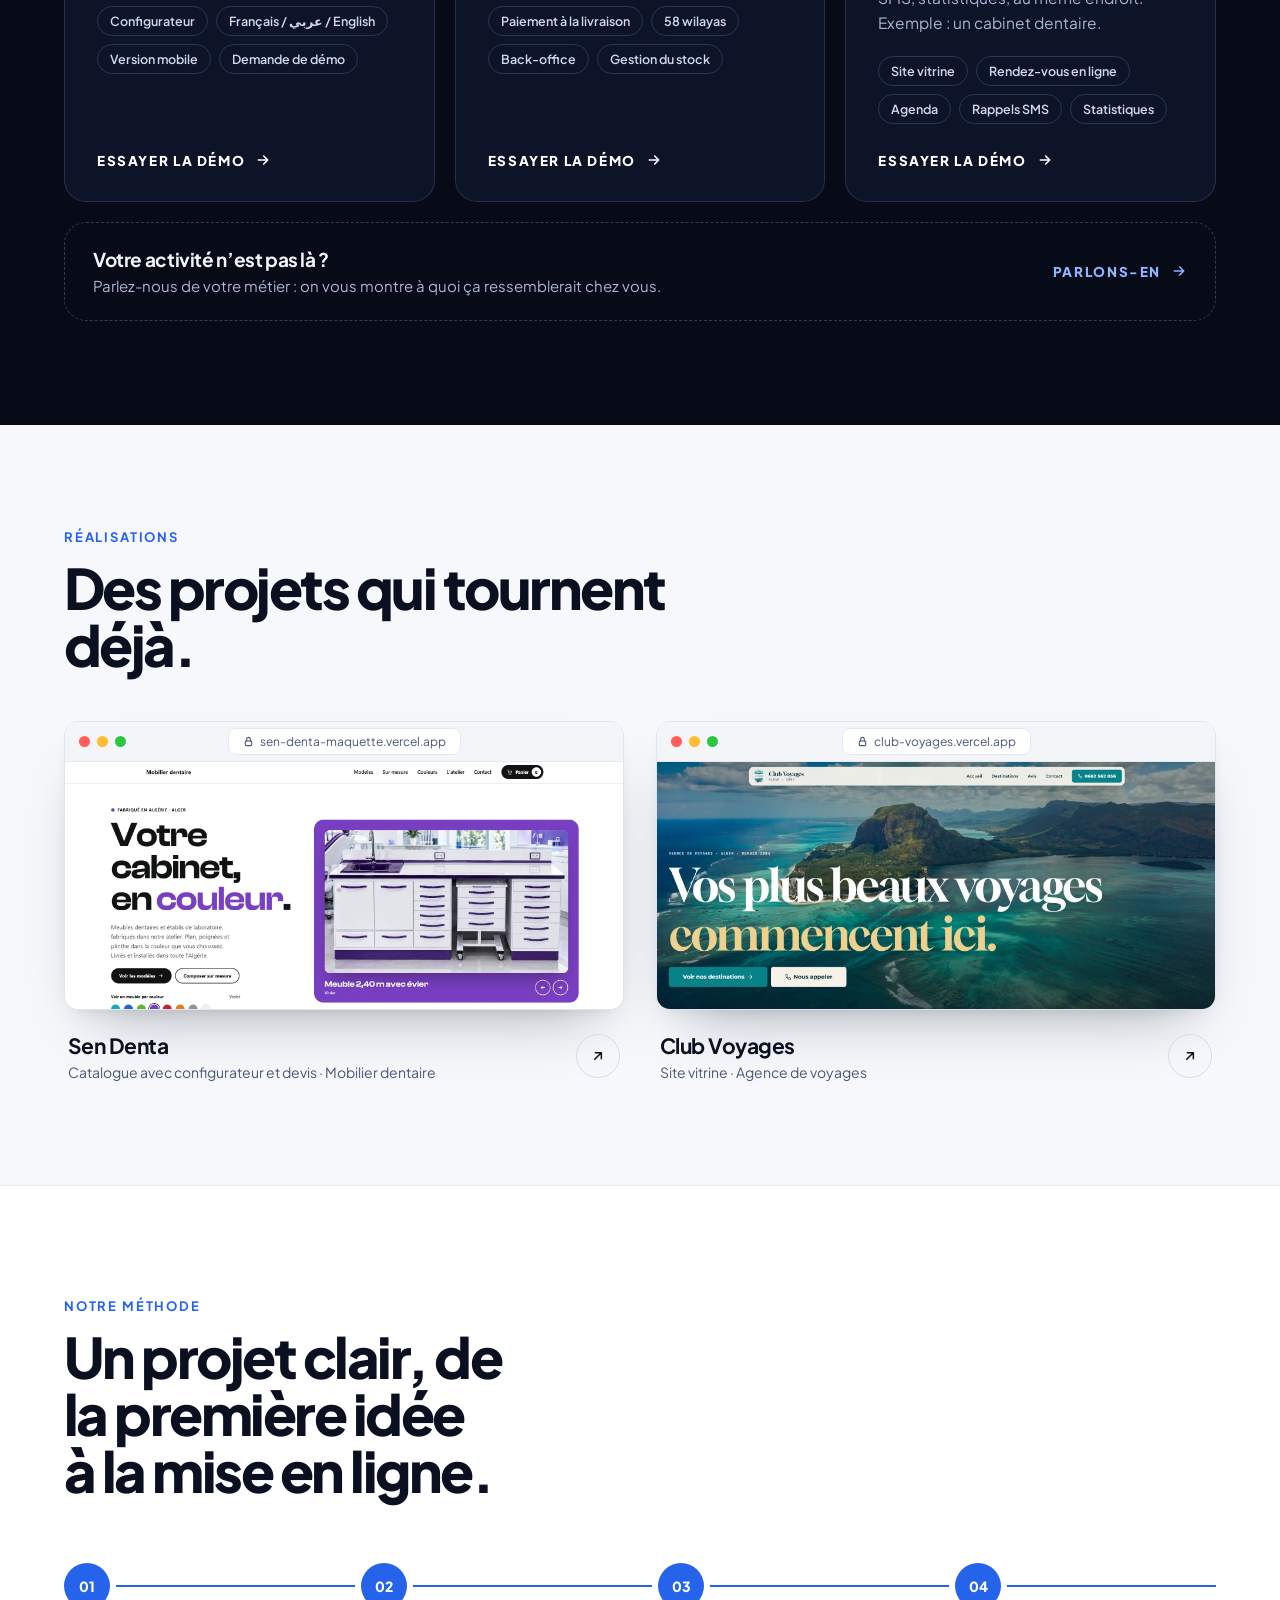
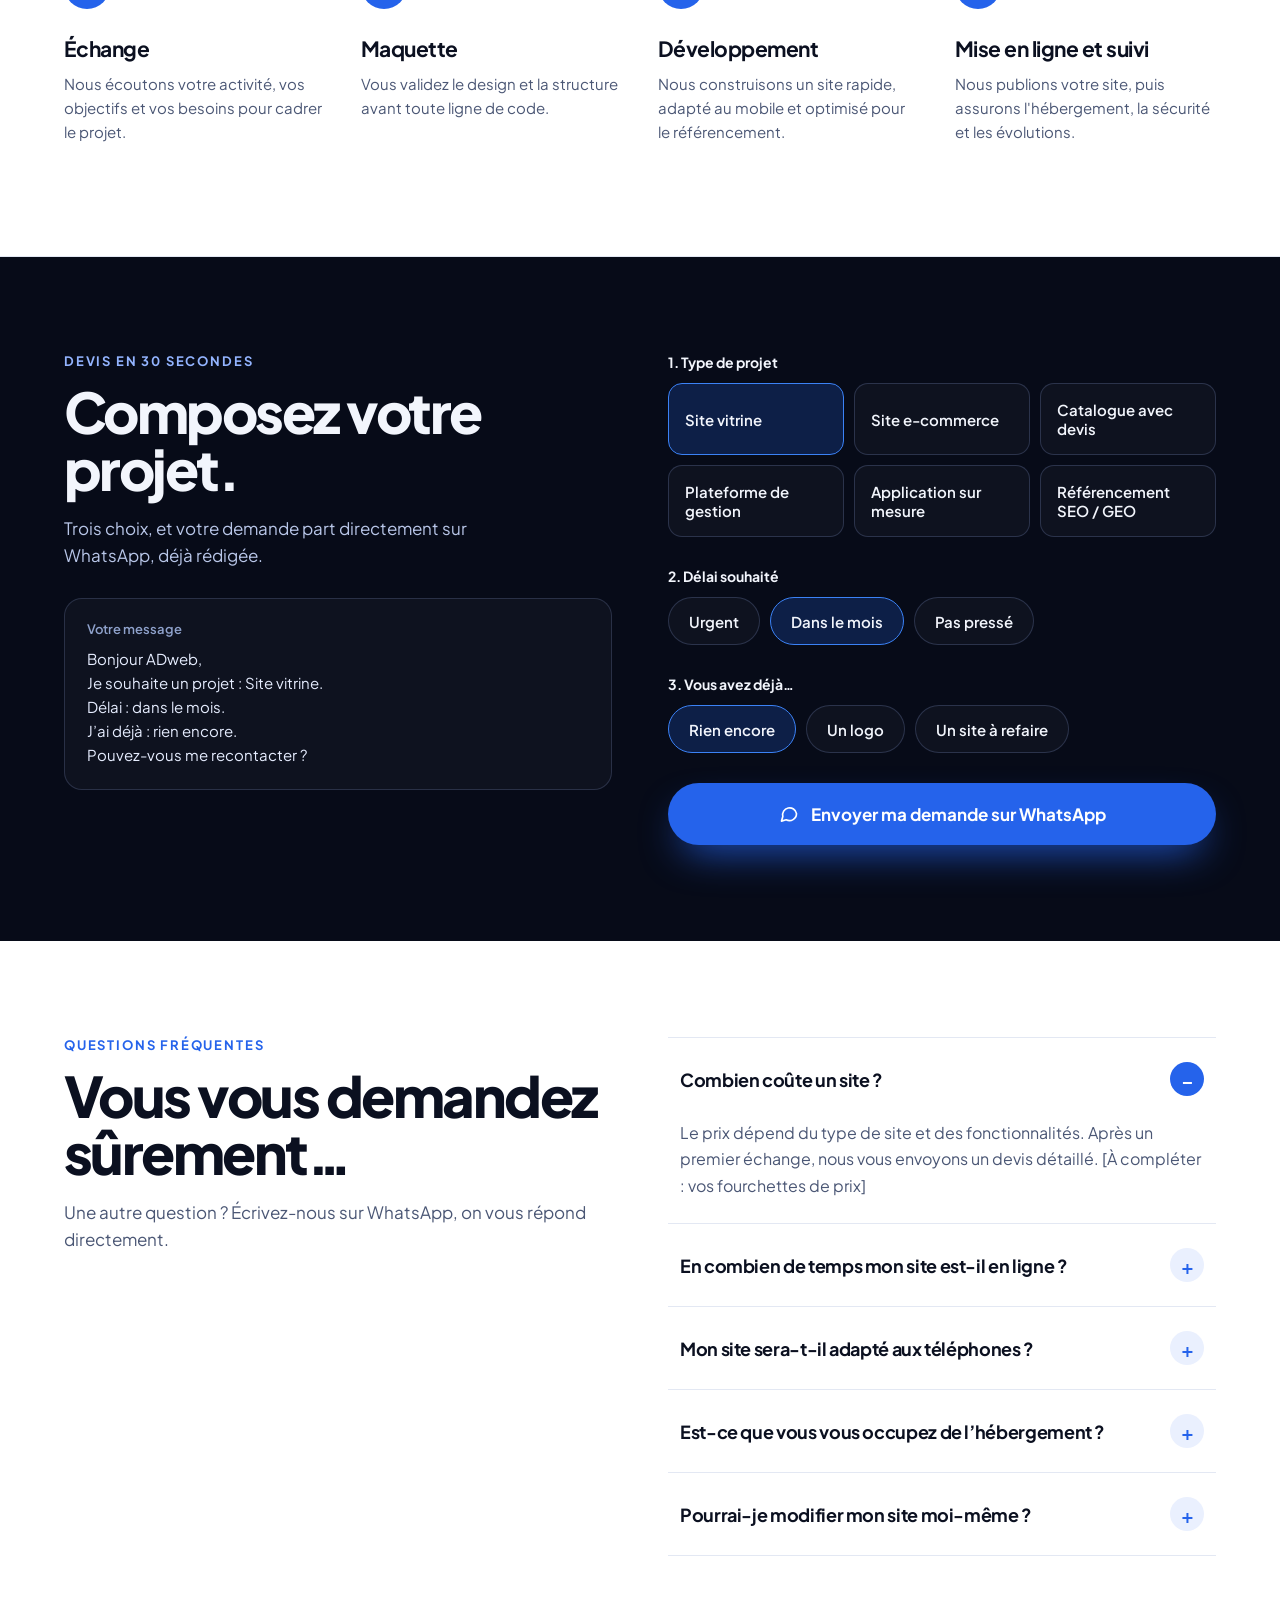
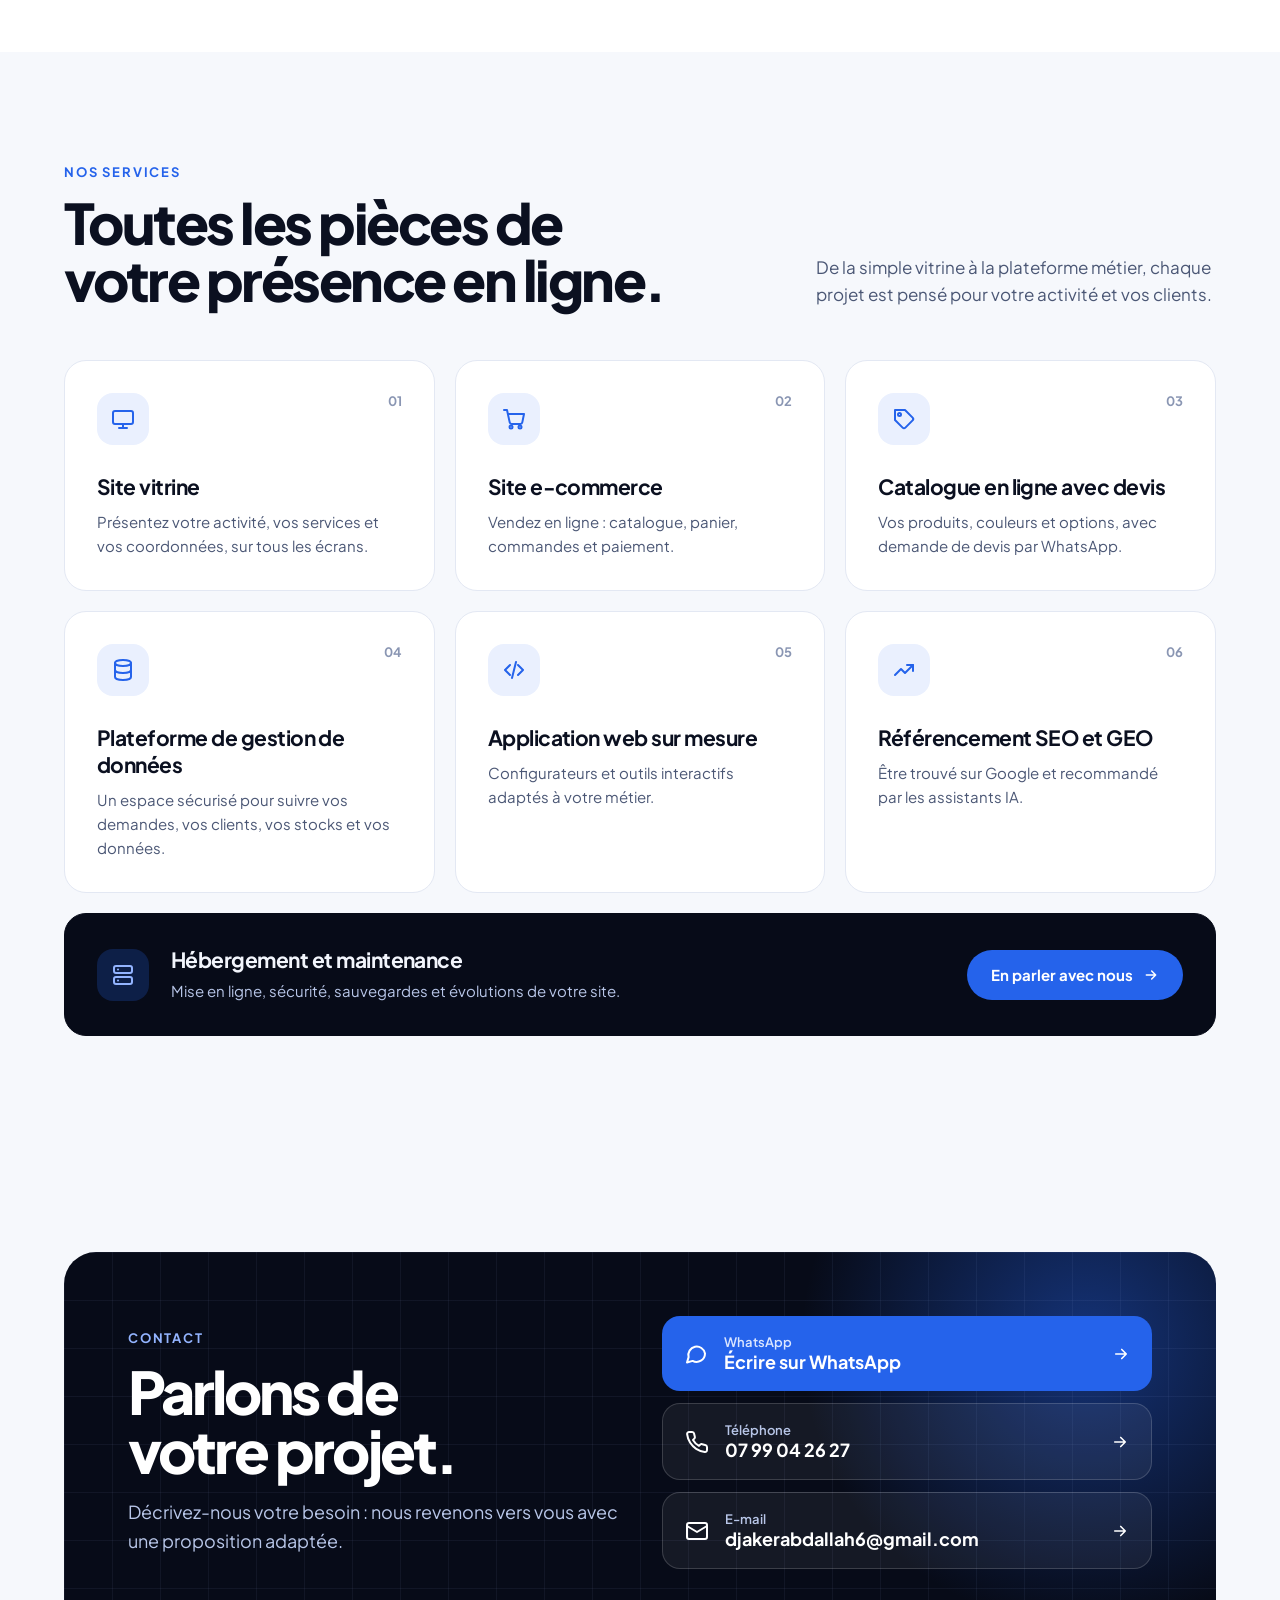
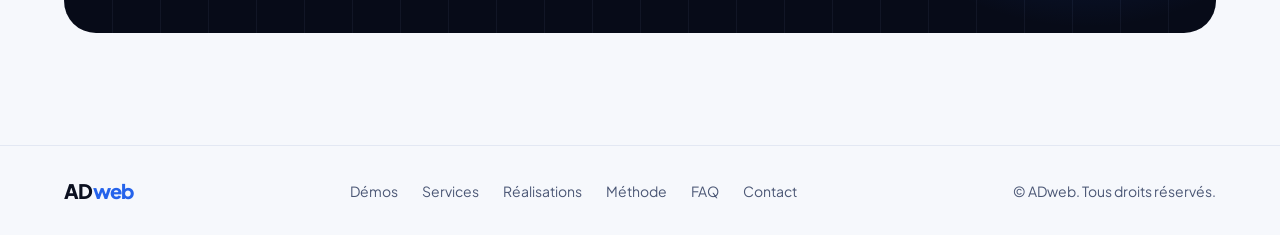
==== commit 94f149c9: "Démos vitrine et plateforme : direction artistique luxe, vrais logos, fonds unis - Kalimed : logo (e" ====
--- a/index.html
+++ b/index.html
@@ -182,14 +182,14 @@
       </a>
       <a class="card dark rv" href="demos/plateforme/" style="position: relative; overflow: hidden; text-decoration: none; color: inherit; display: flex; flex-direction: column; background: #0d1428; border: 1px solid rgba(148,170,230,.18); border-radius: 22px; padding: 32px; transition-delay: 200ms">
         <div style="display: flex; justify-content: space-between; align-items: center; gap: 10px; margin-bottom: 26px">
-          <span style="font-size: 12px; font-weight: 700; letter-spacing: 0.14em; text-transform: uppercase; color: #8fa2cc">Site + outil de gestion</span>
+          <span style="font-size: 12px; font-weight: 700; letter-spacing: 0.14em; text-transform: uppercase; color: #8fa2cc">Site + gestion</span>
           <span style="display: inline-flex; align-items: center; gap: 7px; font-size: 11.5px; font-weight: 800; letter-spacing: 0.12em; text-transform: uppercase; color: #fff; background: #2563eb; border-radius: 8px; padding: 6px 10px; white-space: nowrap"><span class="pulse" style="width: 7px; height: 7px; border-radius: 50%; background: #fff"></span>En ligne</span>
         </div>
         <div class="ico" style="width: 52px; height: 52px; border-radius: 16px; background: rgba(37,99,235,.18); color: #93b4ff; display: flex; align-items: center; justify-content: center; margin-bottom: 20px"><svg width="24" height="24" viewBox="0 0 24 24" fill="none" stroke="currentColor" stroke-width="2" stroke-linecap="round" stroke-linejoin="round" aria-hidden="true"><rect x="3" y="4" width="18" height="17" rx="2"></rect><path d="M16 2v4M8 2v4M3 10h18M8 14h3M8 17h6"></path></svg></div>
-        <h3 style="margin: 0 0 10px; font-size: 26px; letter-spacing: -0.03em; font-weight: 800">Plateforme de gestion</h3>
-        <p style="margin: 0 0 20px; font-size: 15.5px; line-height: 1.6; color: #a9b6d3">Un cabinet dentaire : rendez-vous en ligne, simulateur de devis, agenda, rappels SMS automatiques et statistiques, au même endroit.</p>
+        <h3 style="margin: 0 0 10px; font-size: 26px; letter-spacing: -0.03em; font-weight: 800">Plateforme web</h3>
+        <p style="margin: 0 0 20px; font-size: 15.5px; line-height: 1.6; color: #a9b6d3">Cabinet, clinique, école privée, salle de sport, commerce : votre site vitrine, et derrière, tout ce qui fait tourner l’activité. Réservations en ligne, agenda, rappels SMS, statistiques, au même endroit. Exemple : un cabinet dentaire.</p>
         <div style="display: flex; flex-wrap: wrap; gap: 8px; margin-bottom: 28px">
-          <span style="font-size: 12.5px; font-weight: 600; color: #cfd8ee; border: 1px solid rgba(148,170,230,.22); border-radius: 999px; padding: 6px 12px">Rendez-vous en ligne</span><span style="font-size: 12.5px; font-weight: 600; color: #cfd8ee; border: 1px solid rgba(148,170,230,.22); border-radius: 999px; padding: 6px 12px">Agenda</span><span style="font-size: 12.5px; font-weight: 600; color: #cfd8ee; border: 1px solid rgba(148,170,230,.22); border-radius: 999px; padding: 6px 12px">Rappels SMS</span><span style="font-size: 12.5px; font-weight: 600; color: #cfd8ee; border: 1px solid rgba(148,170,230,.22); border-radius: 999px; padding: 6px 12px">Statistiques</span>
+          <span style="font-size: 12.5px; font-weight: 600; color: #cfd8ee; border: 1px solid rgba(148,170,230,.22); border-radius: 999px; padding: 6px 12px">Site vitrine</span><span style="font-size: 12.5px; font-weight: 600; color: #cfd8ee; border: 1px solid rgba(148,170,230,.22); border-radius: 999px; padding: 6px 12px">Rendez-vous en ligne</span><span style="font-size: 12.5px; font-weight: 600; color: #cfd8ee; border: 1px solid rgba(148,170,230,.22); border-radius: 999px; padding: 6px 12px">Agenda</span><span style="font-size: 12.5px; font-weight: 600; color: #cfd8ee; border: 1px solid rgba(148,170,230,.22); border-radius: 999px; padding: 6px 12px">Rappels SMS</span><span style="font-size: 12.5px; font-weight: 600; color: #cfd8ee; border: 1px solid rgba(148,170,230,.22); border-radius: 999px; padding: 6px 12px">Statistiques</span>
         </div>
         <span class="cta" style="margin-top: auto; display: inline-flex; align-items: center; gap: 10px; font-size: 13.5px; font-weight: 800; letter-spacing: 0.12em; text-transform: uppercase; color: #fff">Essayer la démo<svg class="arr" width="16" height="16" viewBox="0 0 24 24" fill="none" stroke="currentColor" stroke-width="2.4" stroke-linecap="round" stroke-linejoin="round" aria-hidden="true" style="transition: transform .25s"><path d="M5 12h14M13 6l6 6-6 6"></path></svg></span>
       </a>
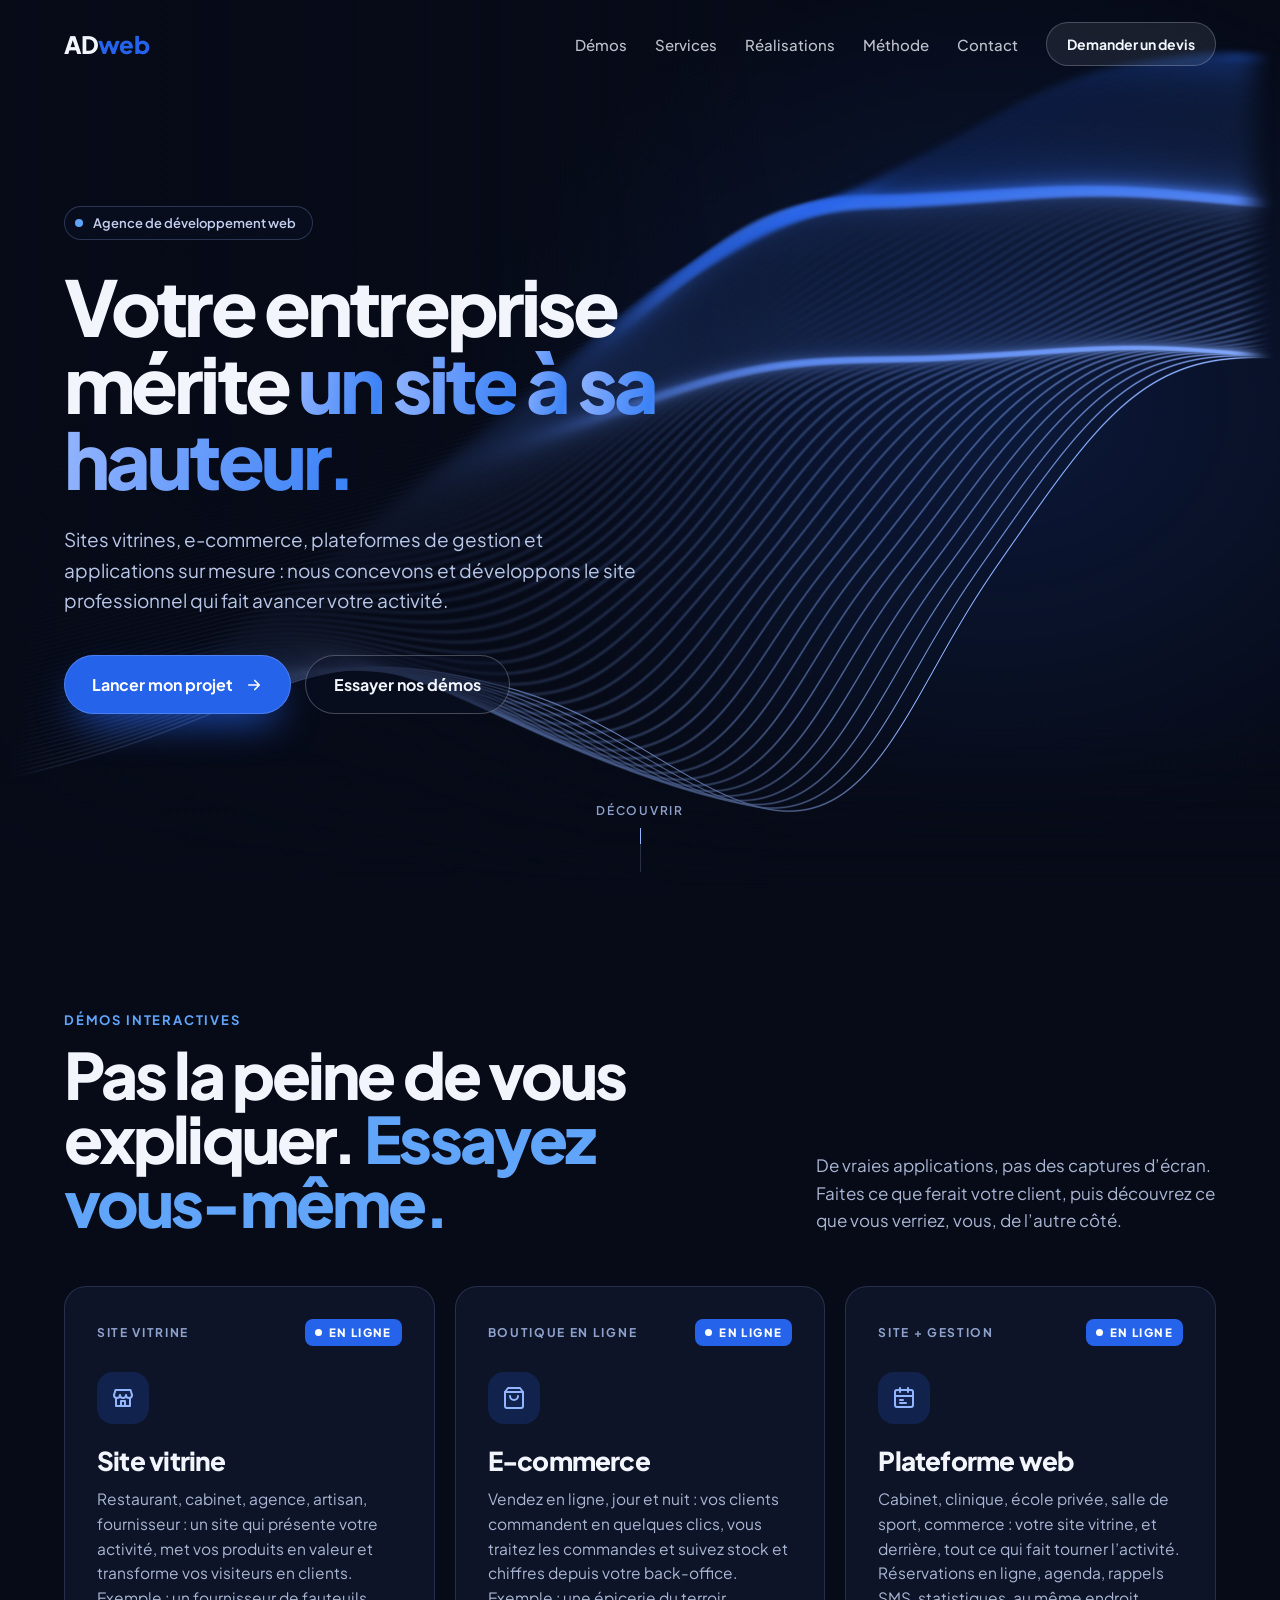
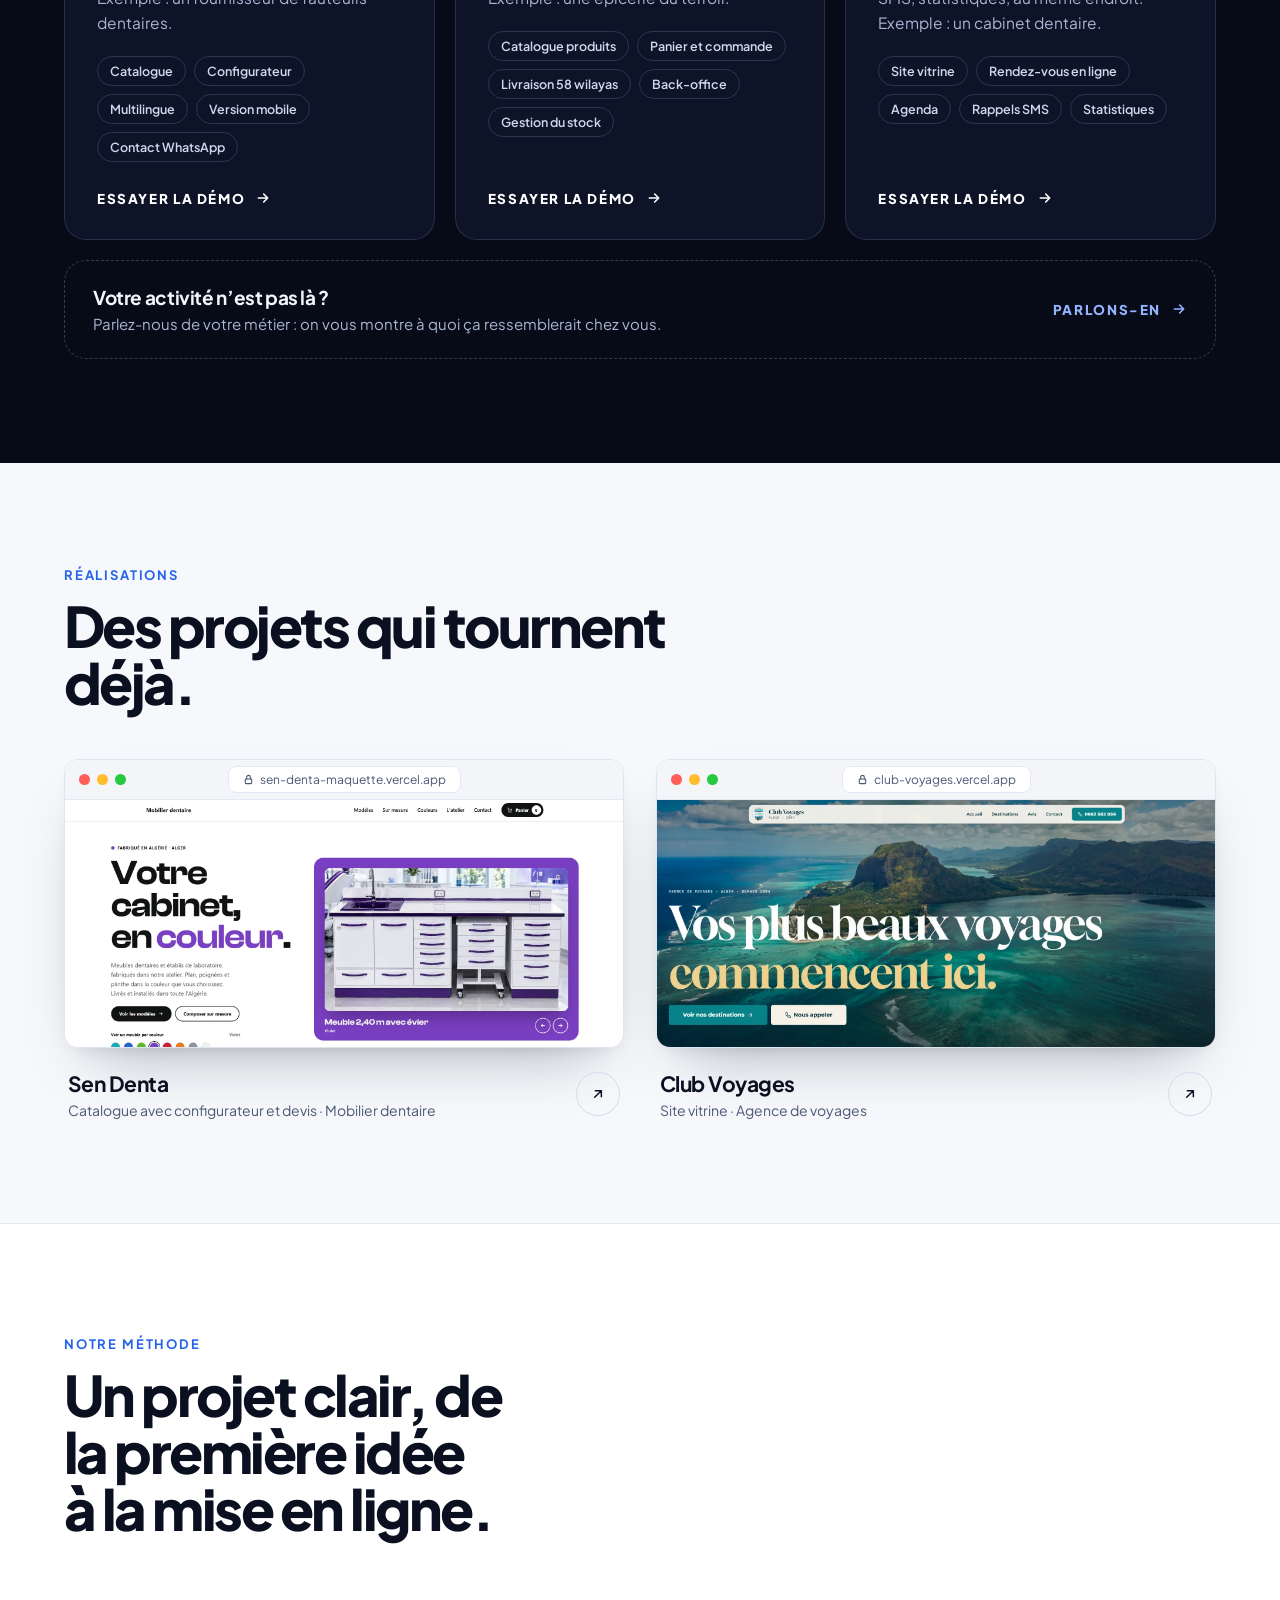
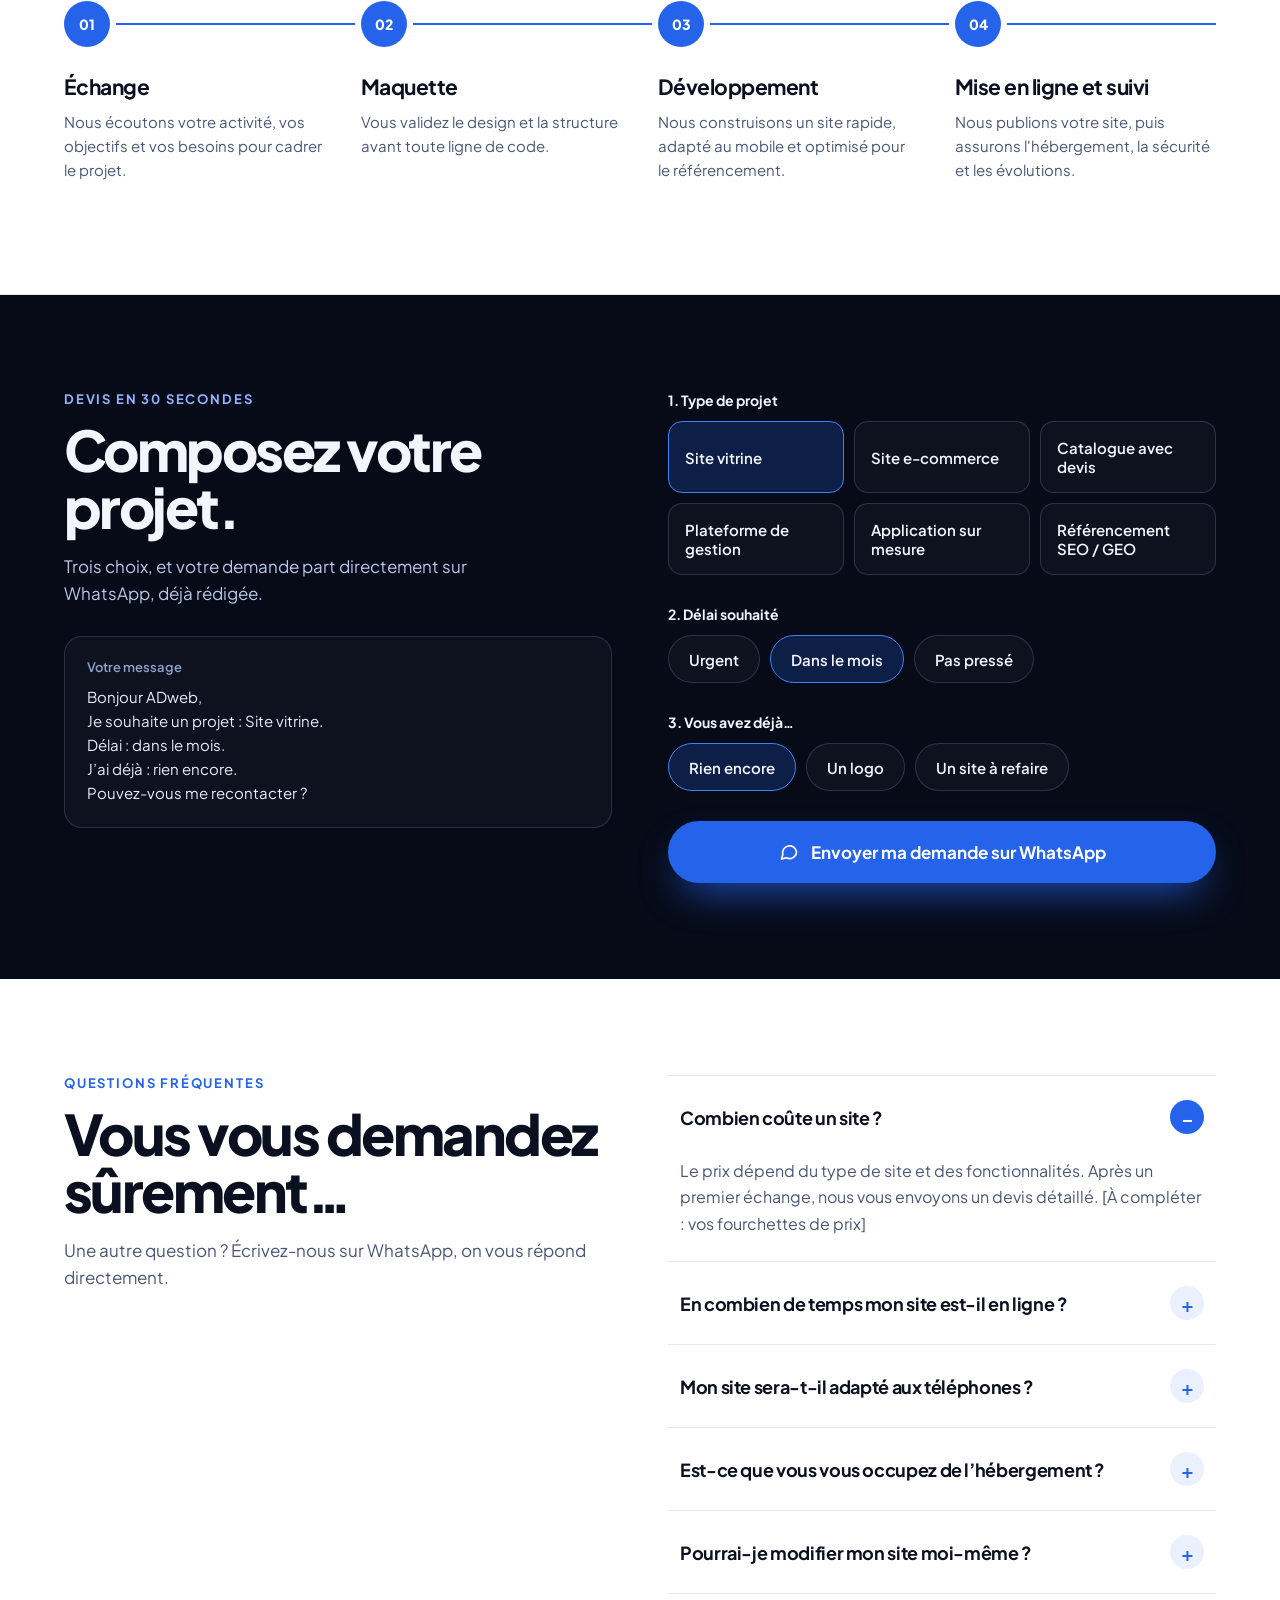
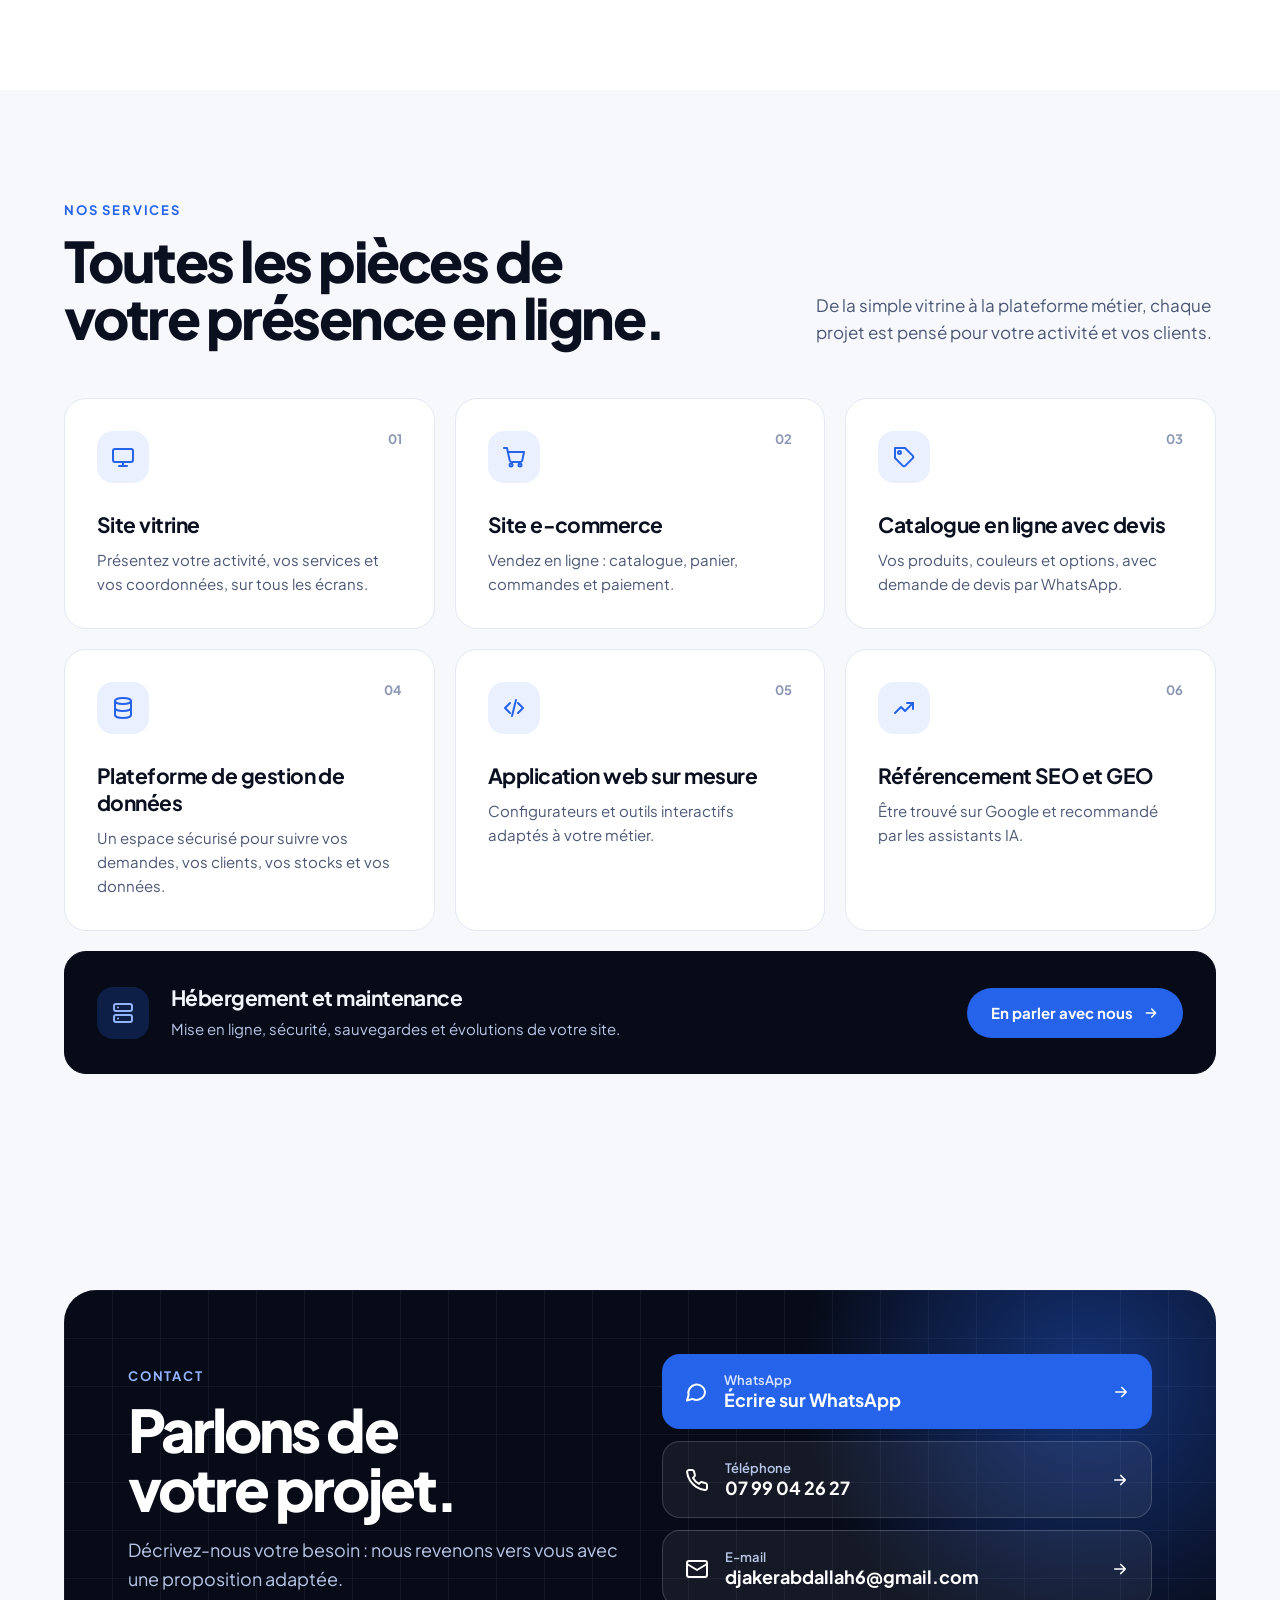
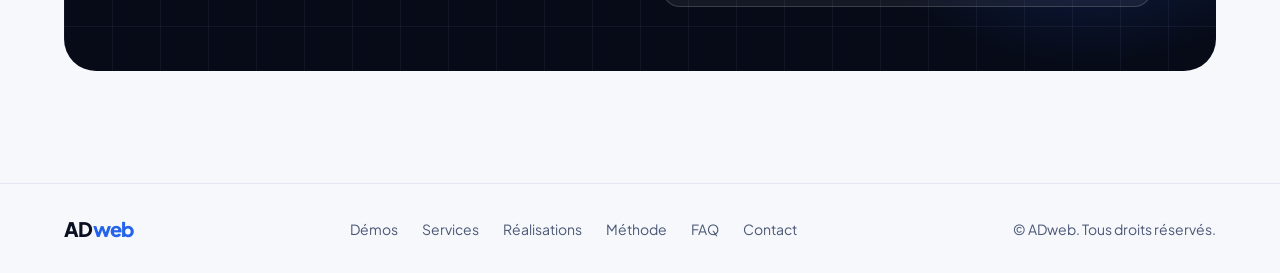
==== commit 4ece2050: "Accueil : cartes démos Site vitrine et E-commerce au texte général, nouvelle icône vitrine, étiquett" ====
--- a/index.html
+++ b/index.html
@@ -159,11 +159,11 @@
           <span style="font-size: 12px; font-weight: 700; letter-spacing: 0.14em; text-transform: uppercase; color: #8fa2cc">Site vitrine</span>
           <span style="display: inline-flex; align-items: center; gap: 7px; font-size: 11.5px; font-weight: 800; letter-spacing: 0.12em; text-transform: uppercase; color: #fff; background: #2563eb; border-radius: 8px; padding: 6px 10px; white-space: nowrap"><span class="pulse" style="width: 7px; height: 7px; border-radius: 50%; background: #fff"></span>En ligne</span>
         </div>
-        <div class="ico" style="width: 52px; height: 52px; border-radius: 16px; background: rgba(37,99,235,.18); color: #93b4ff; display: flex; align-items: center; justify-content: center; margin-bottom: 20px"><svg width="24" height="24" viewBox="0 0 24 24" fill="none" stroke="currentColor" stroke-width="2" stroke-linecap="round" stroke-linejoin="round" aria-hidden="true"><path d="M6 3c1.5 0 2.5 1 2.8 2.5L10 12h7a2 2 0 0 1 2 2v1H9.2a2 2 0 0 1-2-1.6L5 5.2A1.8 1.8 0 0 1 6 3z"></path><path d="M12 15v4M8 21h8"></path></svg></div>
+        <div class="ico" style="width: 52px; height: 52px; border-radius: 16px; background: rgba(37,99,235,.18); color: #93b4ff; display: flex; align-items: center; justify-content: center; margin-bottom: 20px"><svg width="24" height="24" viewBox="0 0 24 24" fill="none" stroke="currentColor" stroke-width="2" stroke-linecap="round" stroke-linejoin="round" aria-hidden="true"><path d="M3 9l1.5-5h15L21 9"></path><path d="M3 9a3 3 0 0 0 6 0 3 3 0 0 0 6 0 3 3 0 0 0 6 0"></path><path d="M5 12v8h14v-8"></path><path d="M10 20v-5h4v5"></path></svg></div>
         <h3 style="margin: 0 0 10px; font-size: 26px; letter-spacing: -0.03em; font-weight: 800">Site vitrine</h3>
-        <p style="margin: 0 0 20px; font-size: 15.5px; line-height: 1.6; color: #a9b6d3">Un fournisseur de fauteuils dentaires : vidéo plein écran, configurateur avec prix en direct, SAV express et demande de démonstration.</p>
+        <p style="margin: 0 0 20px; font-size: 15.5px; line-height: 1.6; color: #a9b6d3">Restaurant, cabinet, agence, artisan, fournisseur : un site qui présente votre activité, met vos produits en valeur et transforme vos visiteurs en clients. Exemple : un fournisseur de fauteuils dentaires.</p>
         <div style="display: flex; flex-wrap: wrap; gap: 8px; margin-bottom: 28px">
-          <span style="font-size: 12.5px; font-weight: 600; color: #cfd8ee; border: 1px solid rgba(148,170,230,.22); border-radius: 999px; padding: 6px 12px">Configurateur</span><span style="font-size: 12.5px; font-weight: 600; color: #cfd8ee; border: 1px solid rgba(148,170,230,.22); border-radius: 999px; padding: 6px 12px">Français / عربي / English</span><span style="font-size: 12.5px; font-weight: 600; color: #cfd8ee; border: 1px solid rgba(148,170,230,.22); border-radius: 999px; padding: 6px 12px">Version mobile</span><span style="font-size: 12.5px; font-weight: 600; color: #cfd8ee; border: 1px solid rgba(148,170,230,.22); border-radius: 999px; padding: 6px 12px">Demande de démo</span>
+          <span style="font-size: 12.5px; font-weight: 600; color: #cfd8ee; border: 1px solid rgba(148,170,230,.22); border-radius: 999px; padding: 6px 12px">Catalogue</span><span style="font-size: 12.5px; font-weight: 600; color: #cfd8ee; border: 1px solid rgba(148,170,230,.22); border-radius: 999px; padding: 6px 12px">Configurateur</span><span style="font-size: 12.5px; font-weight: 600; color: #cfd8ee; border: 1px solid rgba(148,170,230,.22); border-radius: 999px; padding: 6px 12px">Multilingue</span><span style="font-size: 12.5px; font-weight: 600; color: #cfd8ee; border: 1px solid rgba(148,170,230,.22); border-radius: 999px; padding: 6px 12px">Version mobile</span><span style="font-size: 12.5px; font-weight: 600; color: #cfd8ee; border: 1px solid rgba(148,170,230,.22); border-radius: 999px; padding: 6px 12px">Contact WhatsApp</span>
         </div>
         <span class="cta" style="margin-top: auto; display: inline-flex; align-items: center; gap: 10px; font-size: 13.5px; font-weight: 800; letter-spacing: 0.12em; text-transform: uppercase; color: #fff">Essayer la démo<svg class="arr" width="16" height="16" viewBox="0 0 24 24" fill="none" stroke="currentColor" stroke-width="2.4" stroke-linecap="round" stroke-linejoin="round" aria-hidden="true" style="transition: transform .25s"><path d="M5 12h14M13 6l6 6-6 6"></path></svg></span>
       </a>
@@ -174,9 +174,9 @@
         </div>
         <div class="ico" style="width: 52px; height: 52px; border-radius: 16px; background: rgba(37,99,235,.18); color: #93b4ff; display: flex; align-items: center; justify-content: center; margin-bottom: 20px"><svg width="24" height="24" viewBox="0 0 24 24" fill="none" stroke="currentColor" stroke-width="2" stroke-linecap="round" stroke-linejoin="round" aria-hidden="true"><path d="M6 2L3 6v14a2 2 0 0 0 2 2h14a2 2 0 0 0 2-2V6l-3-4z"></path><path d="M3 6h18M16 10a4 4 0 0 1-8 0"></path></svg></div>
         <h3 style="margin: 0 0 10px; font-size: 26px; letter-spacing: -0.03em; font-weight: 800">E-commerce</h3>
-        <p style="margin: 0 0 20px; font-size: 15.5px; line-height: 1.6; color: #a9b6d3">Une épicerie du terroir : passez une commande, recevez la notification, traitez-la dans le back-office et regardez le stock bouger.</p>
+        <p style="margin: 0 0 20px; font-size: 15.5px; line-height: 1.6; color: #a9b6d3">Vendez en ligne, jour et nuit : vos clients commandent en quelques clics, vous traitez les commandes et suivez stock et chiffres depuis votre back-office. Exemple : une épicerie du terroir.</p>
         <div style="display: flex; flex-wrap: wrap; gap: 8px; margin-bottom: 28px">
-          <span style="font-size: 12.5px; font-weight: 600; color: #cfd8ee; border: 1px solid rgba(148,170,230,.22); border-radius: 999px; padding: 6px 12px">Paiement à la livraison</span><span style="font-size: 12.5px; font-weight: 600; color: #cfd8ee; border: 1px solid rgba(148,170,230,.22); border-radius: 999px; padding: 6px 12px">58 wilayas</span><span style="font-size: 12.5px; font-weight: 600; color: #cfd8ee; border: 1px solid rgba(148,170,230,.22); border-radius: 999px; padding: 6px 12px">Back-office</span><span style="font-size: 12.5px; font-weight: 600; color: #cfd8ee; border: 1px solid rgba(148,170,230,.22); border-radius: 999px; padding: 6px 12px">Gestion du stock</span>
+          <span style="font-size: 12.5px; font-weight: 600; color: #cfd8ee; border: 1px solid rgba(148,170,230,.22); border-radius: 999px; padding: 6px 12px">Catalogue produits</span><span style="font-size: 12.5px; font-weight: 600; color: #cfd8ee; border: 1px solid rgba(148,170,230,.22); border-radius: 999px; padding: 6px 12px">Panier et commande</span><span style="font-size: 12.5px; font-weight: 600; color: #cfd8ee; border: 1px solid rgba(148,170,230,.22); border-radius: 999px; padding: 6px 12px">Livraison 58 wilayas</span><span style="font-size: 12.5px; font-weight: 600; color: #cfd8ee; border: 1px solid rgba(148,170,230,.22); border-radius: 999px; padding: 6px 12px">Back-office</span><span style="font-size: 12.5px; font-weight: 600; color: #cfd8ee; border: 1px solid rgba(148,170,230,.22); border-radius: 999px; padding: 6px 12px">Gestion du stock</span>
         </div>
         <span class="cta" style="margin-top: auto; display: inline-flex; align-items: center; gap: 10px; font-size: 13.5px; font-weight: 800; letter-spacing: 0.12em; text-transform: uppercase; color: #fff">Essayer la démo<svg class="arr" width="16" height="16" viewBox="0 0 24 24" fill="none" stroke="currentColor" stroke-width="2.4" stroke-linecap="round" stroke-linejoin="round" aria-hidden="true" style="transition: transform .25s"><path d="M5 12h14M13 6l6 6-6 6"></path></svg></span>
       </a>
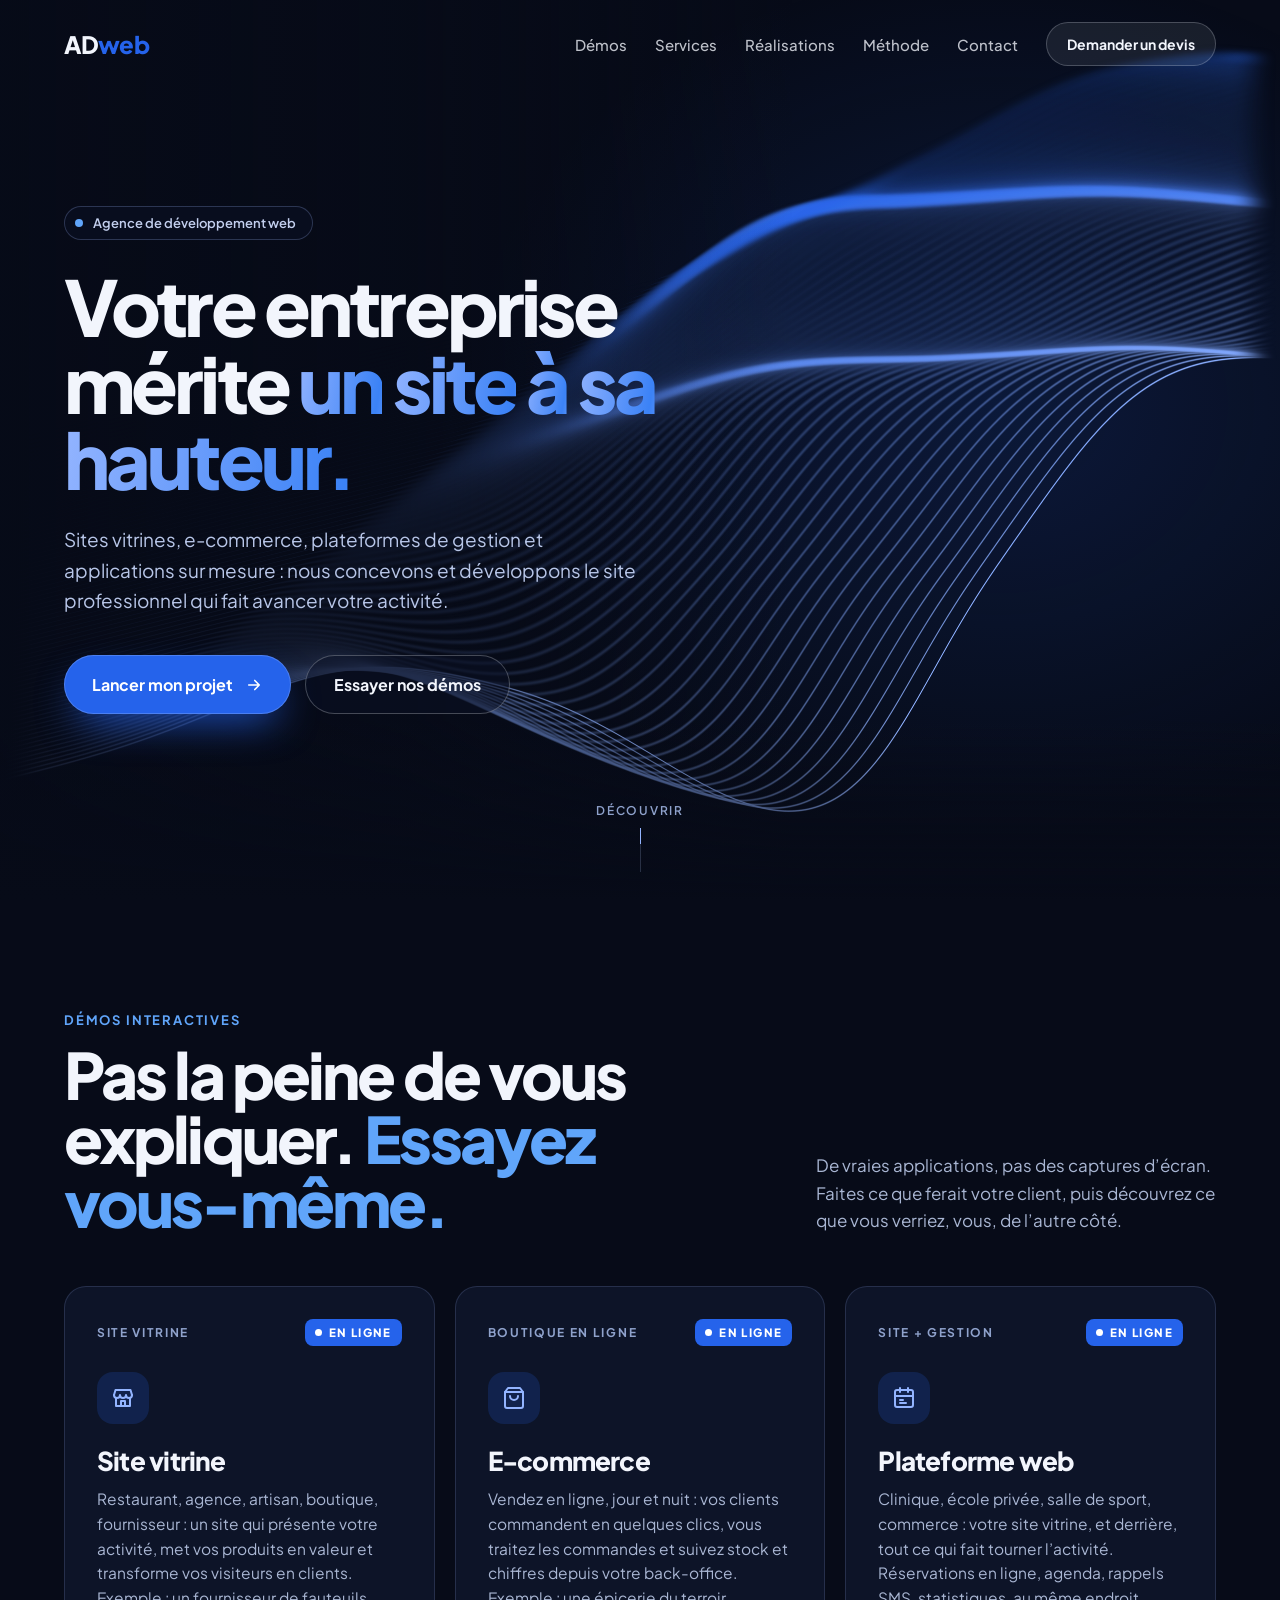
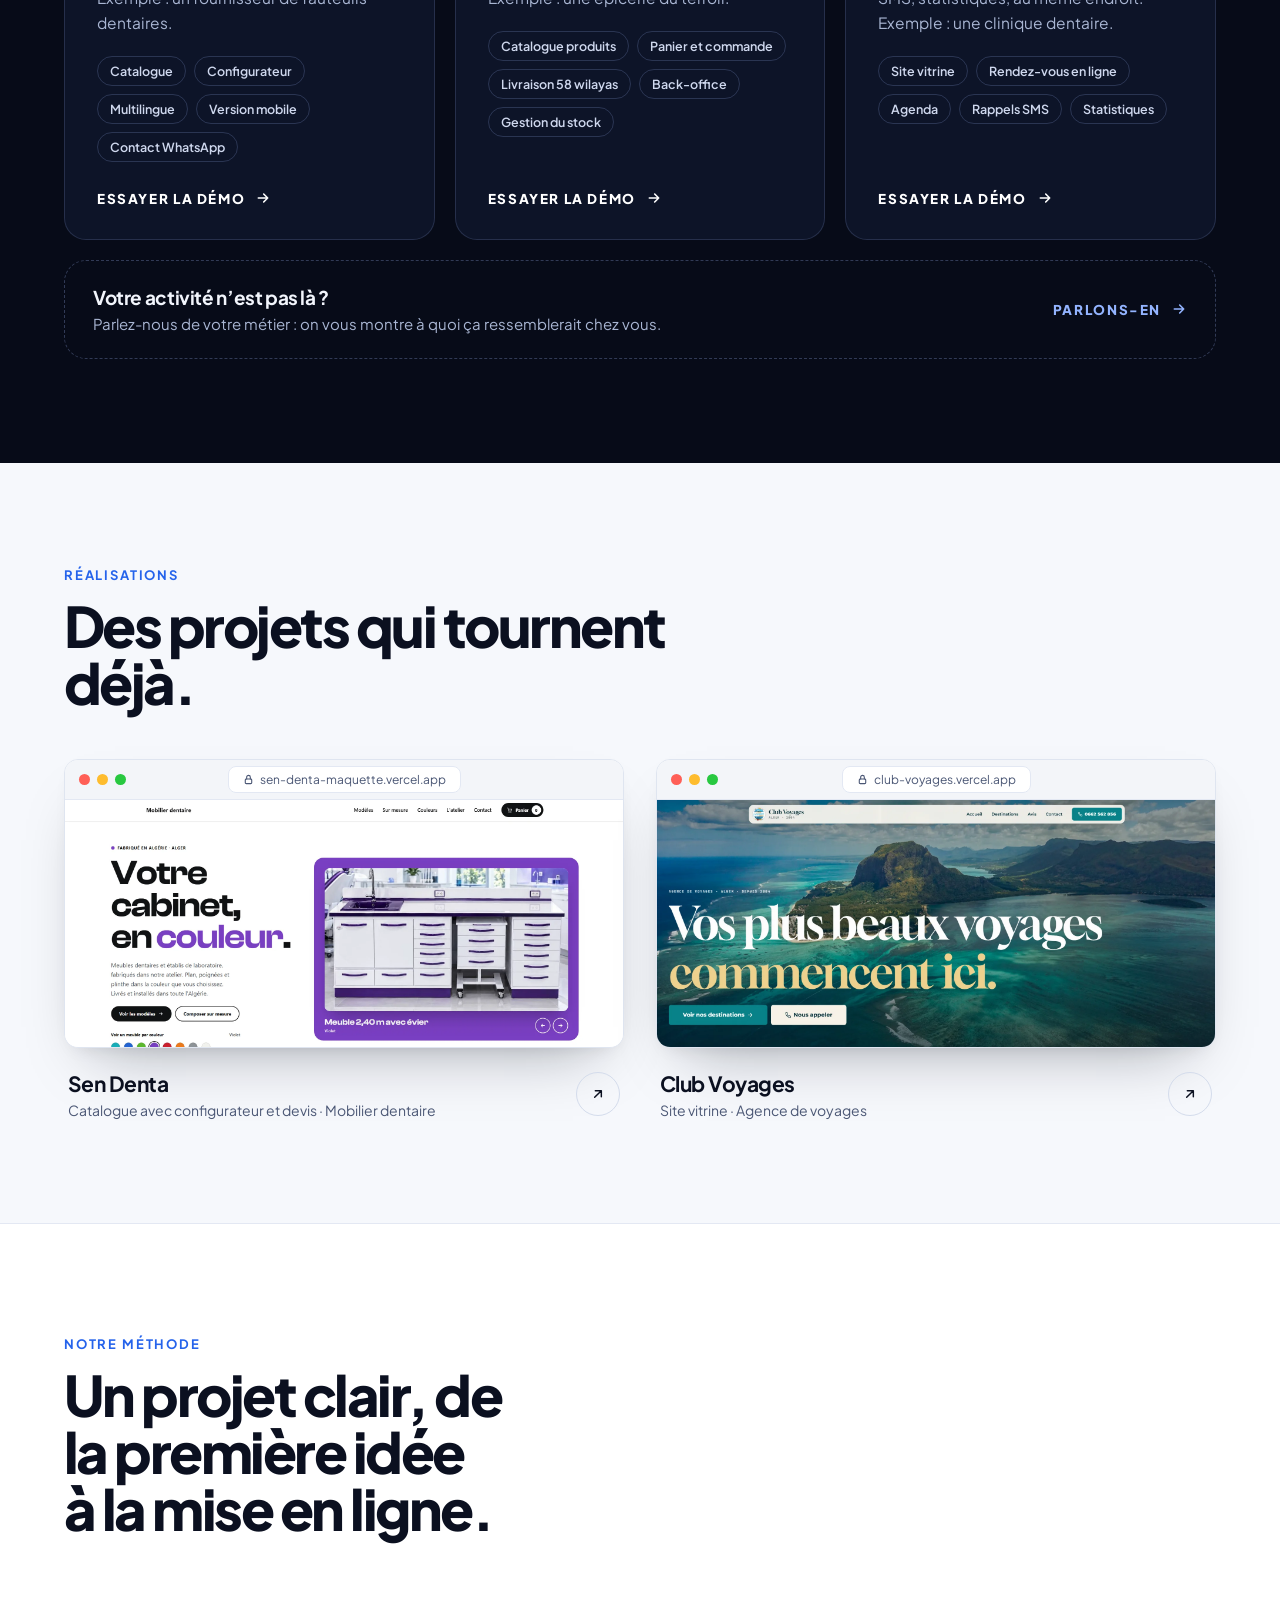
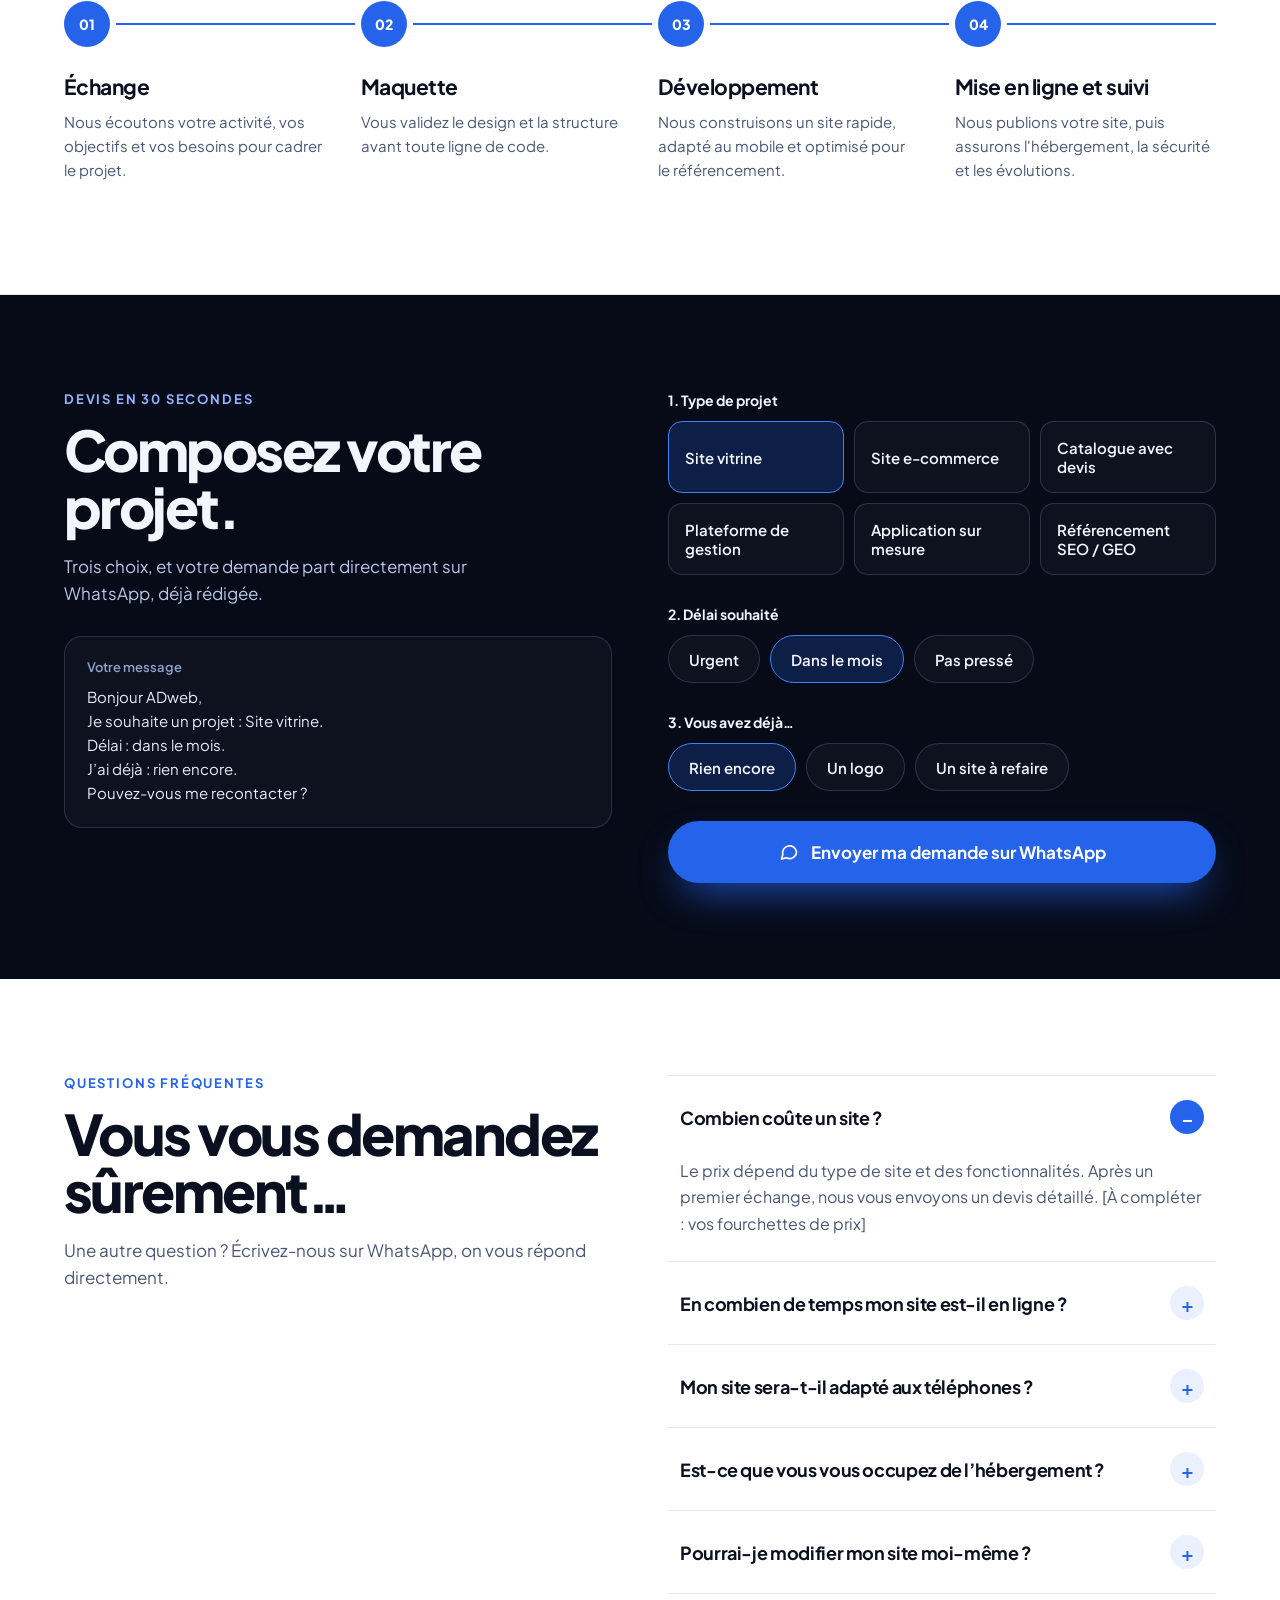
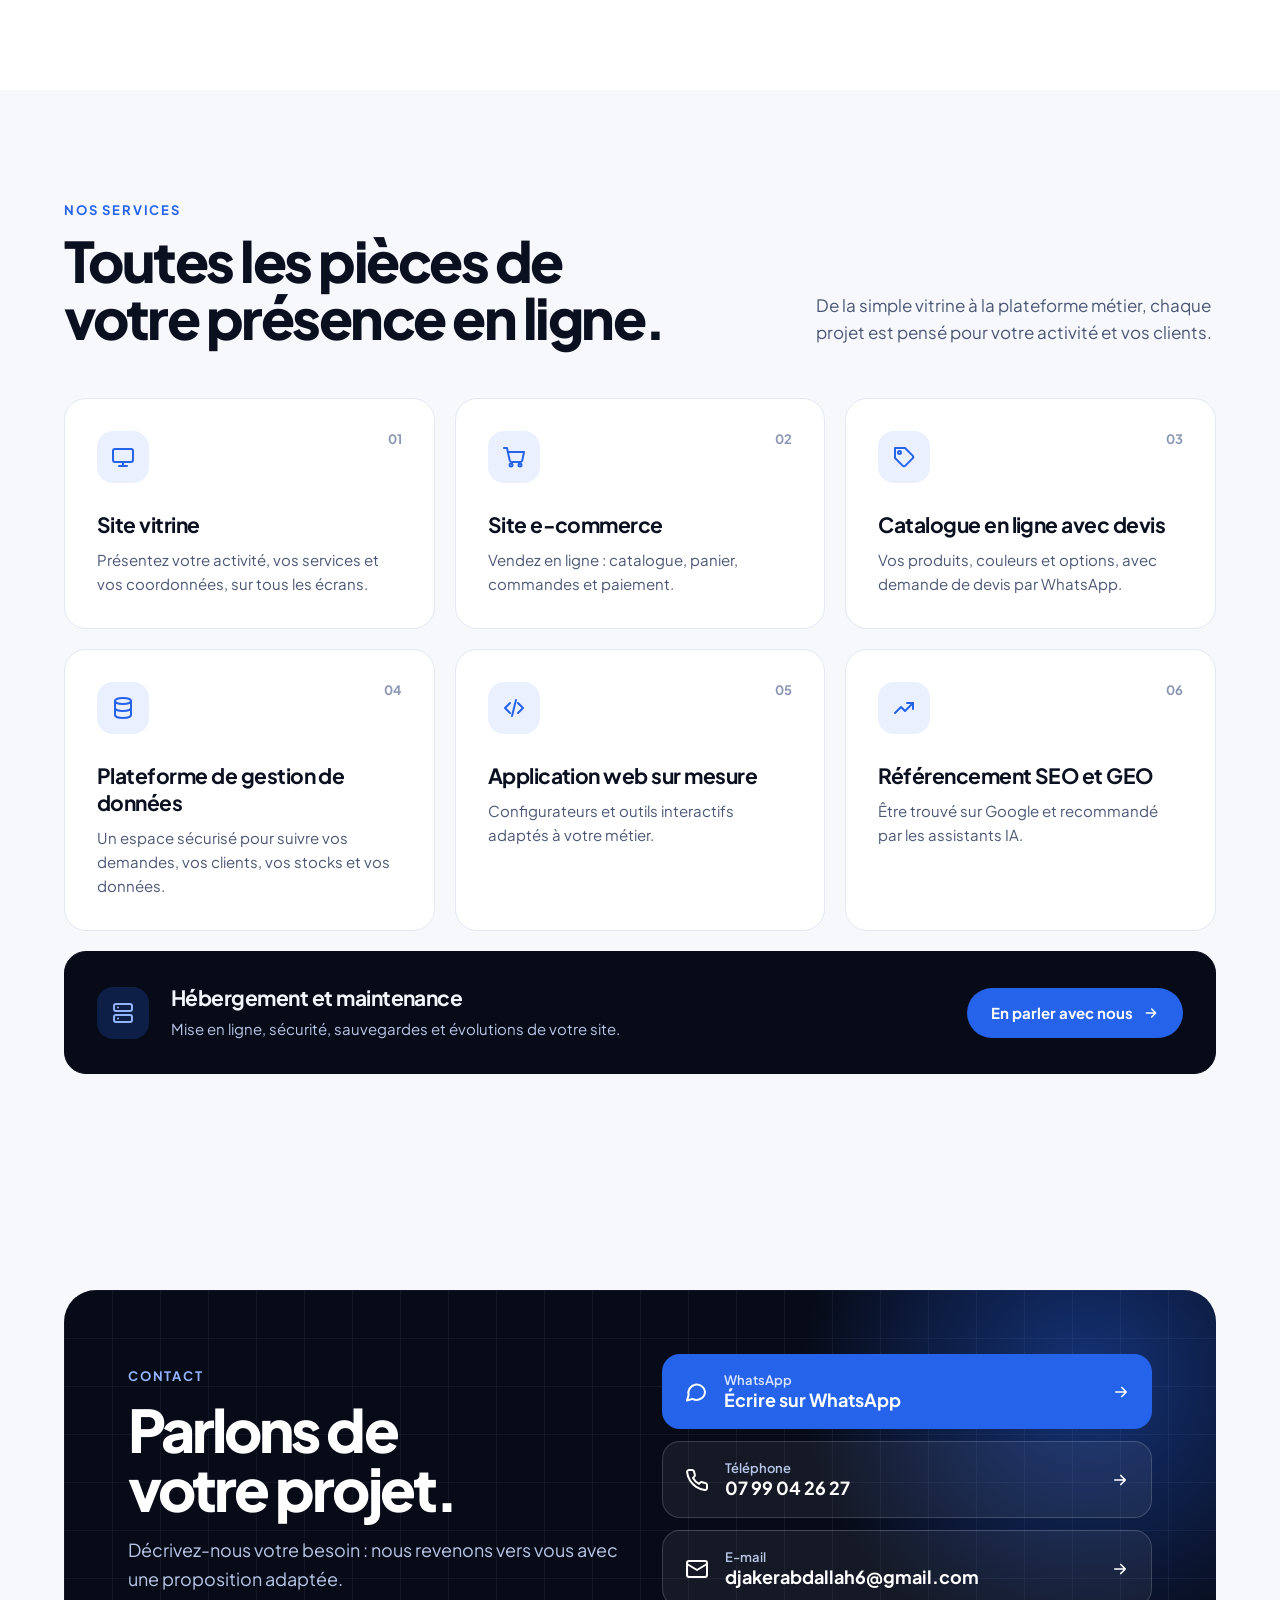
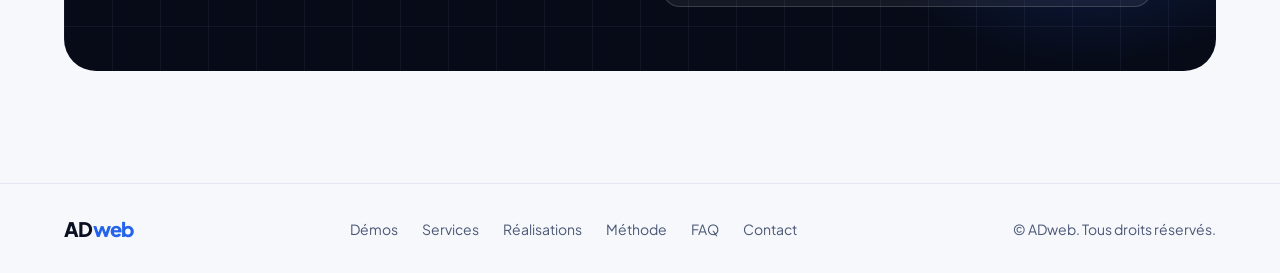
==== commit 9b3953a7: "Accueil : retrait du mot « cabinet » des cartes Site vitrine et Plateforme web Co-Authored-By: Claud" ====
--- a/index.html
+++ b/index.html
@@ -161,7 +161,7 @@
         </div>
         <div class="ico" style="width: 52px; height: 52px; border-radius: 16px; background: rgba(37,99,235,.18); color: #93b4ff; display: flex; align-items: center; justify-content: center; margin-bottom: 20px"><svg width="24" height="24" viewBox="0 0 24 24" fill="none" stroke="currentColor" stroke-width="2" stroke-linecap="round" stroke-linejoin="round" aria-hidden="true"><path d="M3 9l1.5-5h15L21 9"></path><path d="M3 9a3 3 0 0 0 6 0 3 3 0 0 0 6 0 3 3 0 0 0 6 0"></path><path d="M5 12v8h14v-8"></path><path d="M10 20v-5h4v5"></path></svg></div>
         <h3 style="margin: 0 0 10px; font-size: 26px; letter-spacing: -0.03em; font-weight: 800">Site vitrine</h3>
-        <p style="margin: 0 0 20px; font-size: 15.5px; line-height: 1.6; color: #a9b6d3">Restaurant, cabinet, agence, artisan, fournisseur : un site qui présente votre activité, met vos produits en valeur et transforme vos visiteurs en clients. Exemple : un fournisseur de fauteuils dentaires.</p>
+        <p style="margin: 0 0 20px; font-size: 15.5px; line-height: 1.6; color: #a9b6d3">Restaurant, agence, artisan, boutique, fournisseur : un site qui présente votre activité, met vos produits en valeur et transforme vos visiteurs en clients. Exemple : un fournisseur de fauteuils dentaires.</p>
         <div style="display: flex; flex-wrap: wrap; gap: 8px; margin-bottom: 28px">
           <span style="font-size: 12.5px; font-weight: 600; color: #cfd8ee; border: 1px solid rgba(148,170,230,.22); border-radius: 999px; padding: 6px 12px">Catalogue</span><span style="font-size: 12.5px; font-weight: 600; color: #cfd8ee; border: 1px solid rgba(148,170,230,.22); border-radius: 999px; padding: 6px 12px">Configurateur</span><span style="font-size: 12.5px; font-weight: 600; color: #cfd8ee; border: 1px solid rgba(148,170,230,.22); border-radius: 999px; padding: 6px 12px">Multilingue</span><span style="font-size: 12.5px; font-weight: 600; color: #cfd8ee; border: 1px solid rgba(148,170,230,.22); border-radius: 999px; padding: 6px 12px">Version mobile</span><span style="font-size: 12.5px; font-weight: 600; color: #cfd8ee; border: 1px solid rgba(148,170,230,.22); border-radius: 999px; padding: 6px 12px">Contact WhatsApp</span>
         </div>
@@ -187,7 +187,7 @@
         </div>
         <div class="ico" style="width: 52px; height: 52px; border-radius: 16px; background: rgba(37,99,235,.18); color: #93b4ff; display: flex; align-items: center; justify-content: center; margin-bottom: 20px"><svg width="24" height="24" viewBox="0 0 24 24" fill="none" stroke="currentColor" stroke-width="2" stroke-linecap="round" stroke-linejoin="round" aria-hidden="true"><rect x="3" y="4" width="18" height="17" rx="2"></rect><path d="M16 2v4M8 2v4M3 10h18M8 14h3M8 17h6"></path></svg></div>
         <h3 style="margin: 0 0 10px; font-size: 26px; letter-spacing: -0.03em; font-weight: 800">Plateforme web</h3>
-        <p style="margin: 0 0 20px; font-size: 15.5px; line-height: 1.6; color: #a9b6d3">Cabinet, clinique, école privée, salle de sport, commerce : votre site vitrine, et derrière, tout ce qui fait tourner l’activité. Réservations en ligne, agenda, rappels SMS, statistiques, au même endroit. Exemple : un cabinet dentaire.</p>
+        <p style="margin: 0 0 20px; font-size: 15.5px; line-height: 1.6; color: #a9b6d3">Clinique, école privée, salle de sport, commerce : votre site vitrine, et derrière, tout ce qui fait tourner l’activité. Réservations en ligne, agenda, rappels SMS, statistiques, au même endroit. Exemple : une clinique dentaire.</p>
         <div style="display: flex; flex-wrap: wrap; gap: 8px; margin-bottom: 28px">
           <span style="font-size: 12.5px; font-weight: 600; color: #cfd8ee; border: 1px solid rgba(148,170,230,.22); border-radius: 999px; padding: 6px 12px">Site vitrine</span><span style="font-size: 12.5px; font-weight: 600; color: #cfd8ee; border: 1px solid rgba(148,170,230,.22); border-radius: 999px; padding: 6px 12px">Rendez-vous en ligne</span><span style="font-size: 12.5px; font-weight: 600; color: #cfd8ee; border: 1px solid rgba(148,170,230,.22); border-radius: 999px; padding: 6px 12px">Agenda</span><span style="font-size: 12.5px; font-weight: 600; color: #cfd8ee; border: 1px solid rgba(148,170,230,.22); border-radius: 999px; padding: 6px 12px">Rappels SMS</span><span style="font-size: 12.5px; font-weight: 600; color: #cfd8ee; border: 1px solid rgba(148,170,230,.22); border-radius: 999px; padding: 6px 12px">Statistiques</span>
         </div>
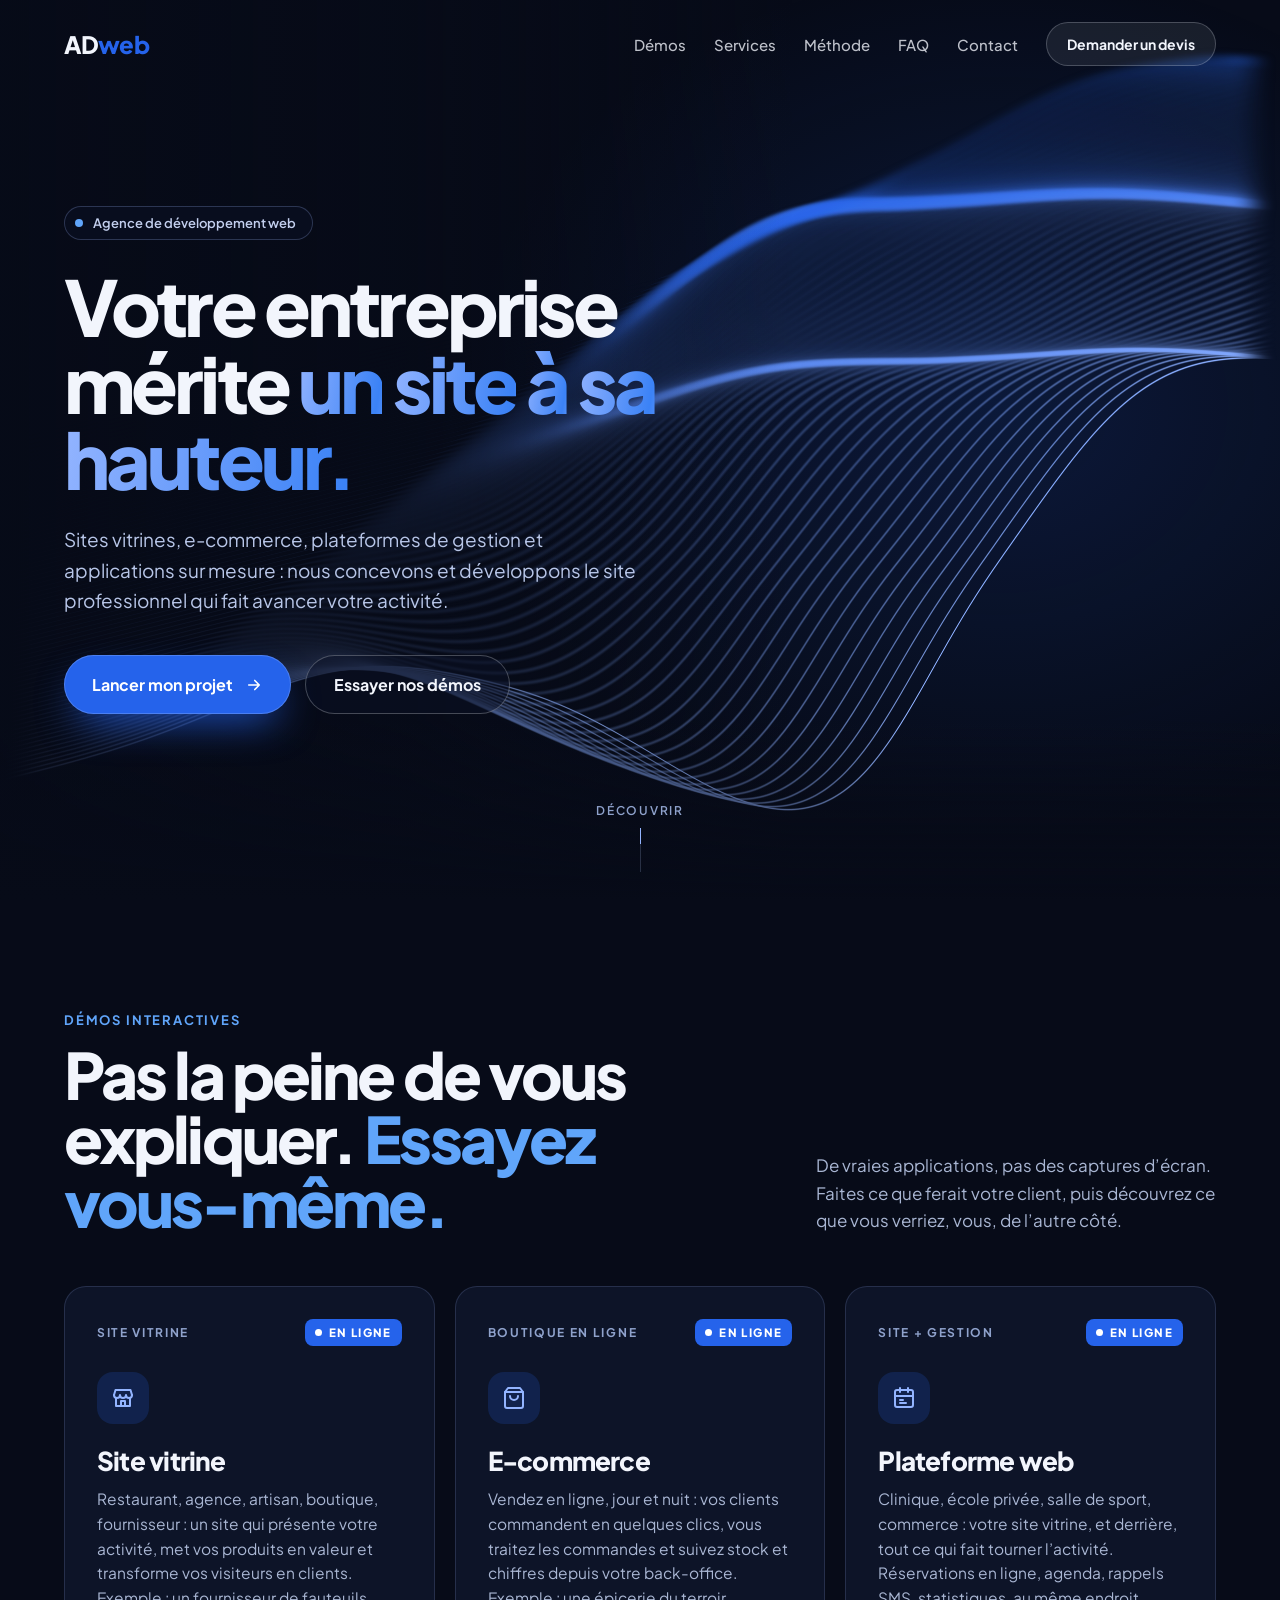
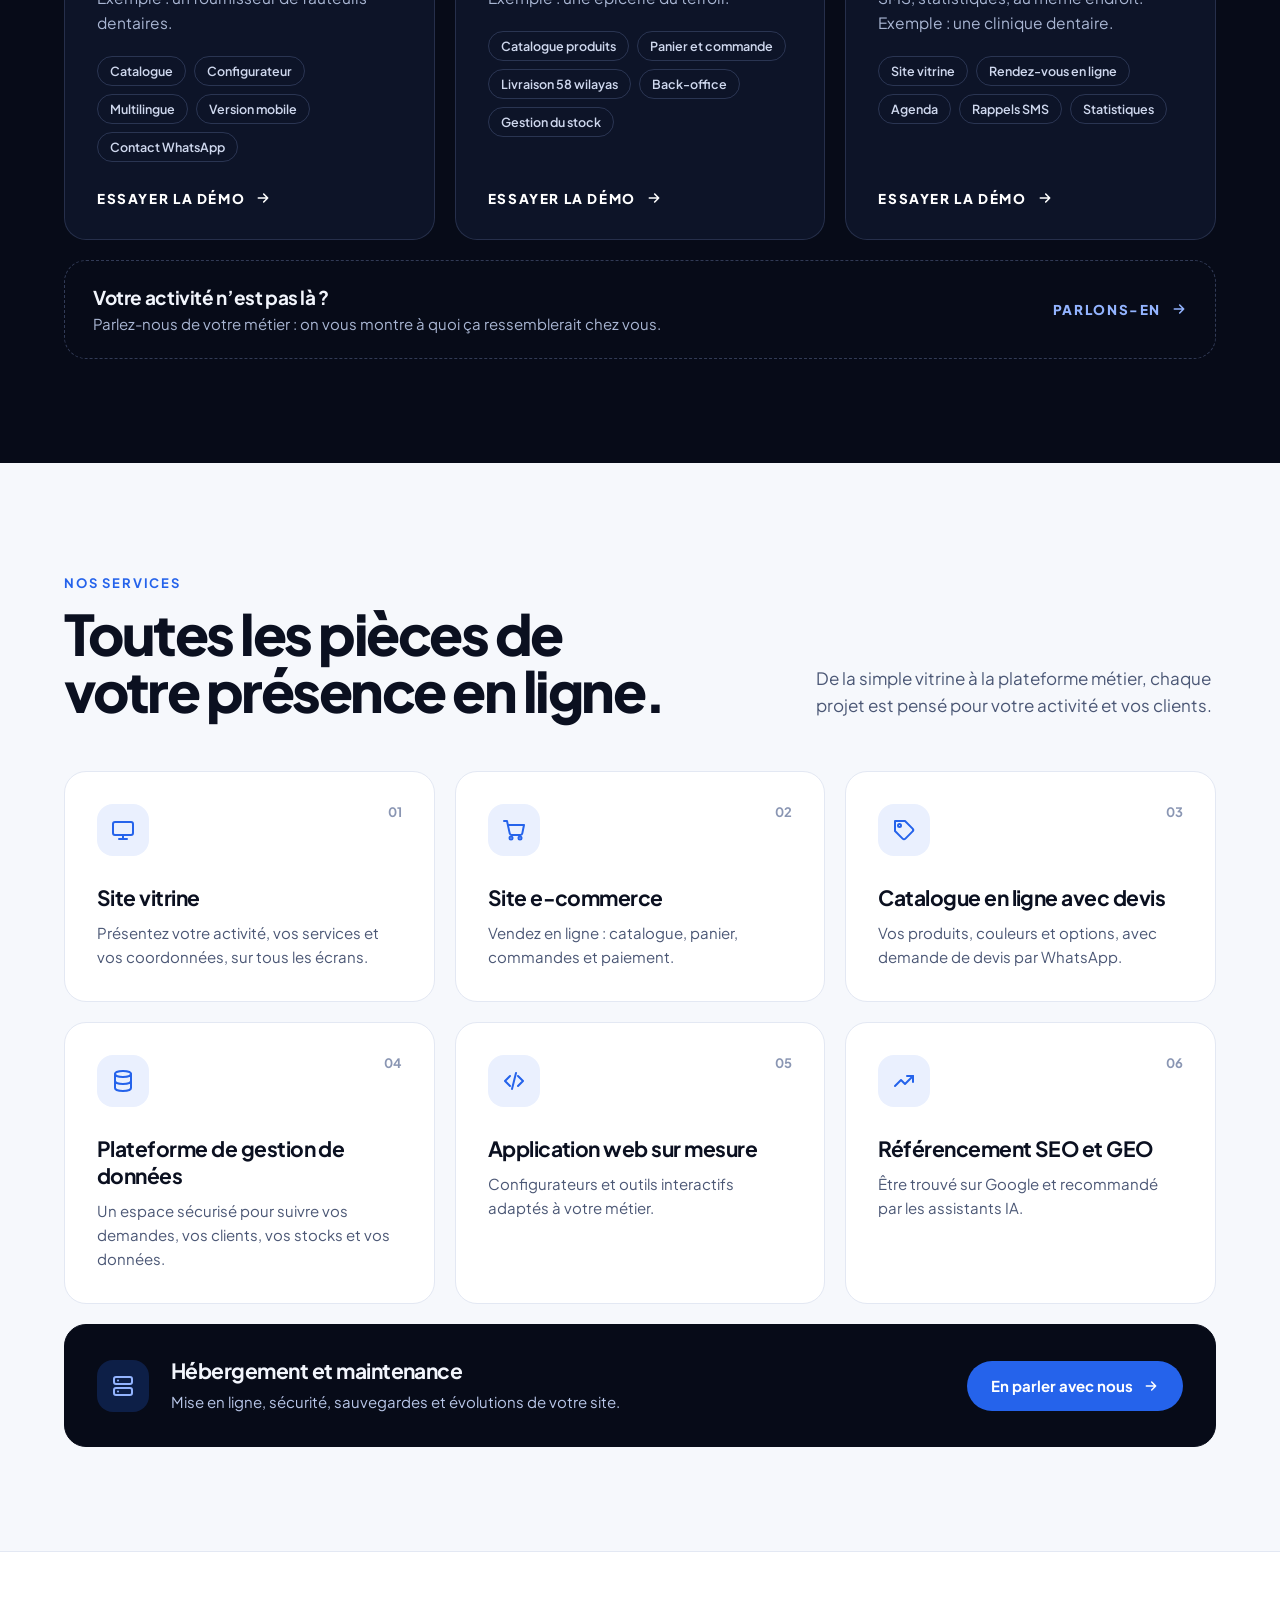
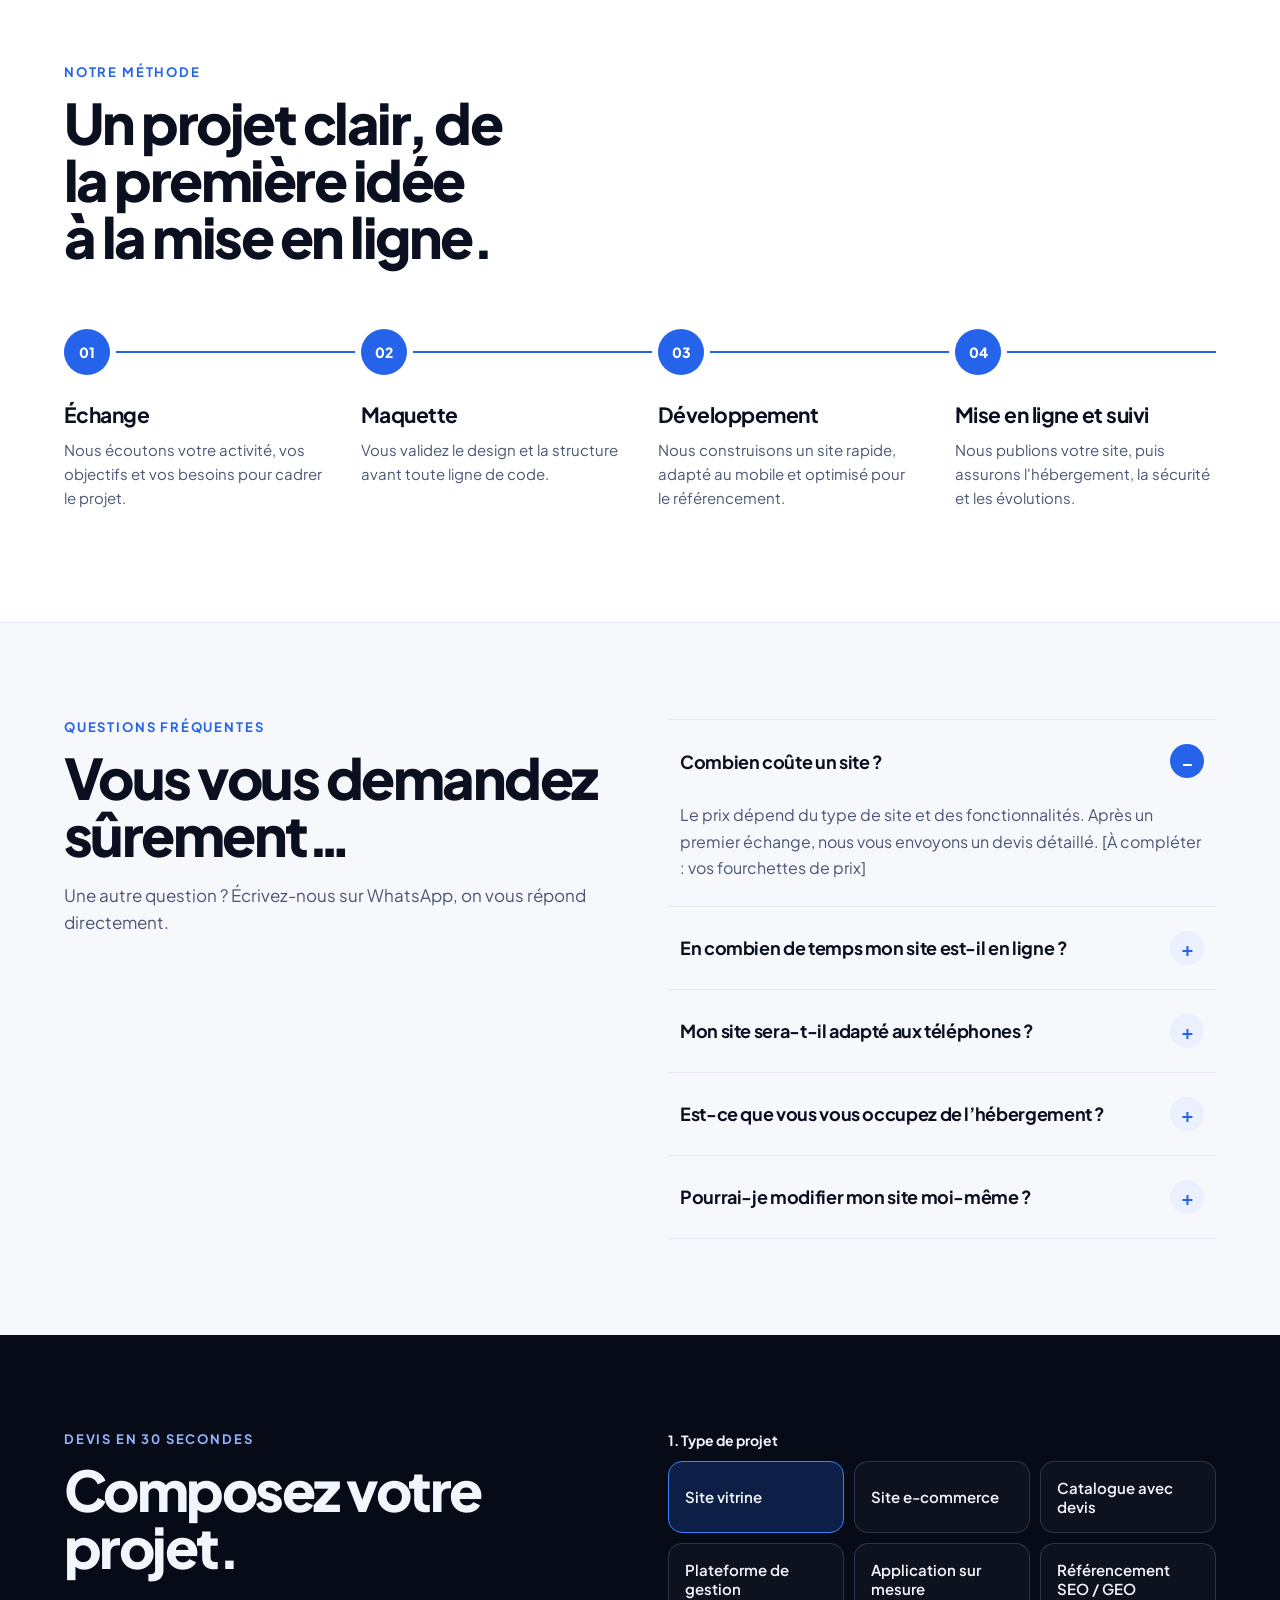
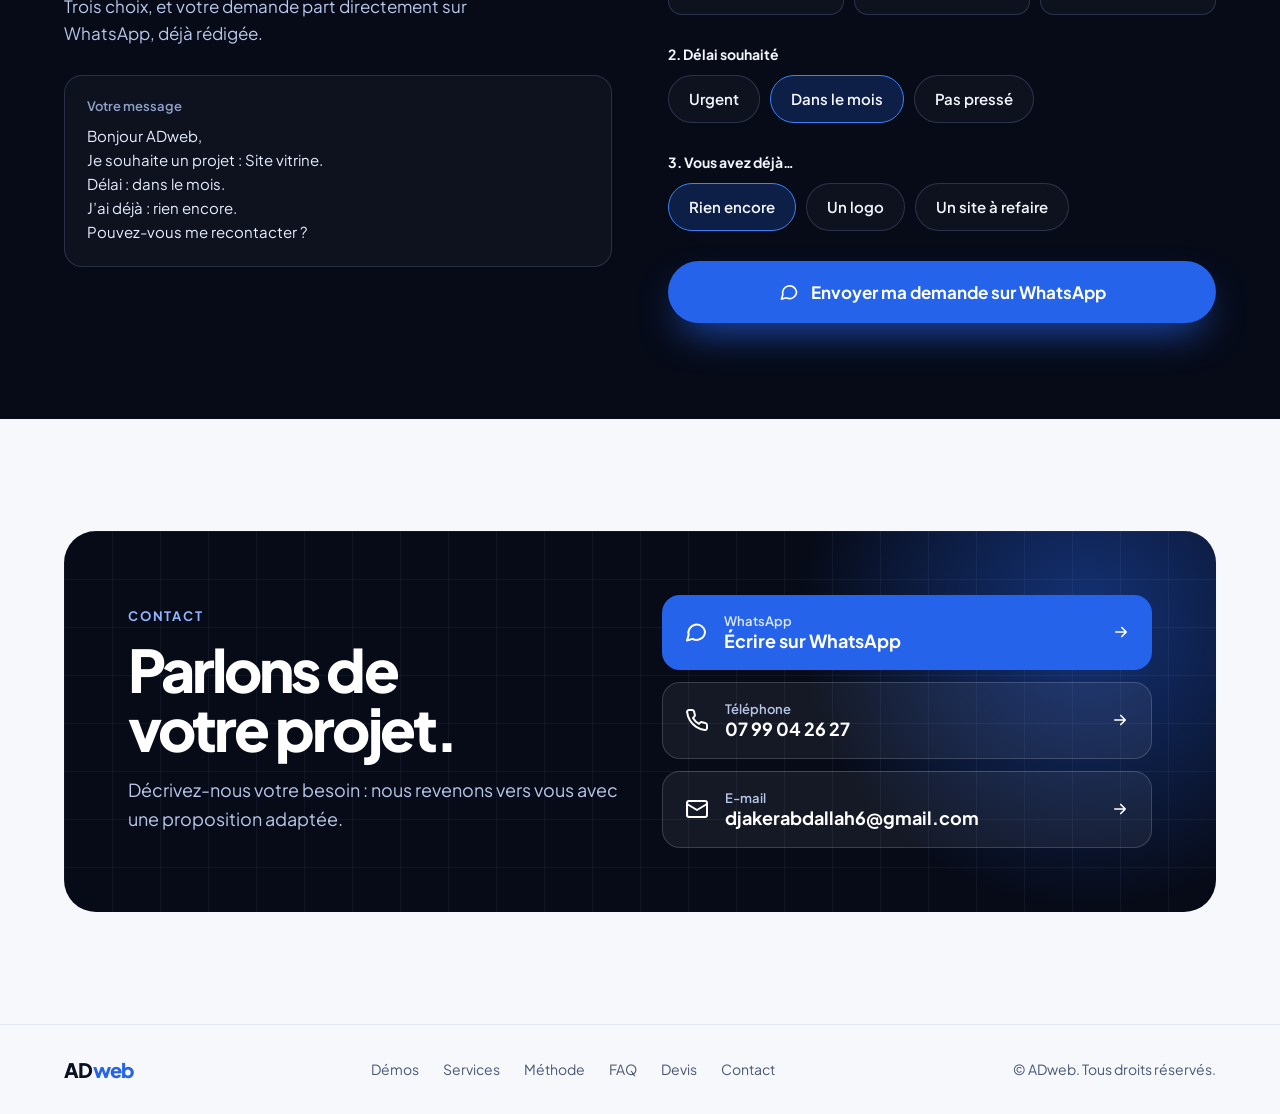
==== commit d9d504a4: "Accueil : suppression des Réalisations, nouvel ordre (Démos, Services, Méthode, FAQ, Devis, Contact)" ====
--- a/index.html
+++ b/index.html
@@ -80,9 +80,7 @@
 .adw .cta:hover .arr{transform:translateX(4px)}
 .adw a.card:hover .cta .arr{transform:translateX(4px)}
 .adw .opt{transition:border-color .2s,background .2s,transform .2s;cursor:pointer}.adw .opt:hover{transform:translateY(-2px)}
-.adw .shot{transition:transform .6s cubic-bezier(.2,.7,.2,1)}.adw .proj:hover .shot{transform:scale(1.04)}
 .adw .qa{transition:background .2s}.adw .qa:hover{background:#f1f5fd}
-.adw .lift,.adw .go{transition:transform .5s cubic-bezier(.2,.7,.2,1)}.adw .proj:hover .lift{transform:translateY(-6px)}.adw .proj:hover .go{transform:rotate(45deg)}
 @media (max-width:760px){.adw .scrim{background:linear-gradient(180deg,rgba(7,11,24,.55) 0%,rgba(7,11,24,.88) 45%,rgba(7,11,24,.6) 100%)!important}.adw .cglow{display:none}.adw .hide-m{display:none}}
 @media (prefers-reduced-motion:reduce){.adw .intro{display:none}.adw .deploy{animation:none;clip-path:none}.adw .rv,.adw .st{opacity:1;transform:none;transition:none}.adw .mline{transform:scaleX(1);transition:none}.adw .mq{animation:none}.adw .w,.adw .rise,.adw .grad{animation:none;opacity:1;filter:none;transform:none}.adw .shine::after,.adw .drip,.adw .pulse{animation:none}.adw .float,.adw .slot{animation:none}.adw .float{transform:none}.adw .slot{opacity:0}}
 
@@ -110,10 +108,10 @@
     <div style="display: flex; align-items: center; gap: 28px; font-size: 15px; font-weight: 500; flex-wrap: wrap">
       <a class="nl hide-m" href="#demos" data-go="demos">Démos</a>
       <a class="nl hide-m" href="#services" data-go="services">Services</a>
-      <a class="nl hide-m" href="#realisations">Réalisations</a>
-      <a class="nl hide-m" href="#methode">Méthode</a>
+      <a class="nl hide-m" href="#methode" data-go="methode">Méthode</a>
+      <a class="nl hide-m" href="#faq" data-go="faq">FAQ</a>
       <a class="nl hide-m" href="#contact" data-go="contact">Contact</a>
-      <a class="btn" href="#contact" data-go="contact" style="background: rgba(242,245,252,.08); color: #f2f5fc; border: 1px solid rgba(242,245,252,.22); font-weight: 700; font-size: 14px; padding: 12px 20px; border-radius: 999px; min-height: 44px; display: inline-flex; align-items: center">Demander un devis</a>
+      <a class="btn" href="#devis" data-go="devis" style="background: rgba(242,245,252,.08); color: #f2f5fc; border: 1px solid rgba(242,245,252,.22); font-weight: 700; font-size: 14px; padding: 12px 20px; border-radius: 999px; min-height: 44px; display: inline-flex; align-items: center">Demander un devis</a>
     </div>
   </nav>
 
@@ -128,7 +126,7 @@
       </h1>
       <p class="rise" style="margin: 0 0 40px; font-size: 19px; line-height: 1.6; color: #b8c6e8; max-width: 31em; animation-delay: 2220ms">Sites vitrines, e-commerce, plateformes de gestion et applications sur mesure : nous concevons et développons le site professionnel qui fait avancer votre activité.</p>
       <div class="rise" style="display: flex; flex-wrap: wrap; gap: 14px; animation-delay: 2340ms">
-        <a class="btn shine" href="#contact" data-go="contact" data-boost style="background: #2563eb; color: #ffffff; font-weight: 700; font-size: 16px; padding: 18px 28px; border-radius: 999px; min-height: 56px; display: inline-flex; align-items: center; gap: 12px; box-shadow: 0 0 0 1px rgba(147,180,255,.35) inset, 0 18px 40px -14px rgba(37,99,235,.9)">
+        <a class="btn shine" href="#devis" data-go="devis" data-boost style="background: #2563eb; color: #ffffff; font-weight: 700; font-size: 16px; padding: 18px 28px; border-radius: 999px; min-height: 56px; display: inline-flex; align-items: center; gap: 12px; box-shadow: 0 0 0 1px rgba(147,180,255,.35) inset, 0 18px 40px -14px rgba(37,99,235,.9)">
           Lancer mon projet
           <svg class="arr" width="18" height="18" viewBox="0 0 24 24" fill="none" stroke="currentColor" stroke-width="2.2" stroke-linecap="round" stroke-linejoin="round" aria-hidden="true"><path d="M5 12h14M13 6l6 6-6 6"></path></svg>
         </a>
@@ -201,39 +199,75 @@
   </div>
 </section>
 
-<!-- REALISATIONS -->
-<section id="realisations" style="font-family: 'Plus Jakarta Sans', system-ui, sans-serif; color: #0b1020; background: #f6f8fc">
-  <div class="rv" style="max-width: 1200px; margin: 0 auto; padding: 104px 24px">
-    <div style="display: flex; flex-wrap: wrap; justify-content: space-between; align-items: flex-end; gap: 24px; margin-bottom: 48px">
-      <div style="max-width: 640px">
-        <p style="margin: 0 0 14px; font-size: 13px; font-weight: 700; letter-spacing: 0.14em; text-transform: uppercase; color: #2563eb">Réalisations</p>
-        <h2 style="margin: 0; font-size: clamp(34px, 4.4vw, 56px); line-height: 1.02; letter-spacing: -0.045em; font-weight: 800">Des projets qui tournent déjà.</h2>
-      </div>
-    </div>
-    <div style="display: grid; grid-template-columns: repeat(auto-fit, minmax(min(100%, 460px), 1fr)); gap: 40px 32px; align-items: start">
-<a class="proj" href="https://sen-denta-maquette.vercel.app/apercu-sans-marque.html" target="_blank" rel="noopener" style="text-decoration: none; display: block">
-  <div class="lift" style="border-radius: 14px; overflow: hidden; background: #ffffff; border: 1px solid #dfe5f0; box-shadow: 0 30px 60px -30px rgba(7,11,24,.35), 0 8px 20px -12px rgba(7,11,24,.15)">
-    <div style="display: grid; grid-template-columns: 80px 1fr 80px; align-items: center; height: 40px; padding: 0 14px; background: #f3f5f9; border-bottom: 1px solid #e3e8f3">
-      <div style="display: flex; gap: 7px"><span style="width: 11px; height: 11px; border-radius: 50%; background: #ff5f57"></span><span style="width: 11px; height: 11px; border-radius: 50%; background: #febc2e"></span><span style="width: 11px; height: 11px; border-radius: 50%; background: #28c840"></span></div>
-      <div style="justify-self: center; display: flex; align-items: center; gap: 6px; max-width: 100%; padding: 5px 14px; border-radius: 8px; background: #ffffff; border: 1px solid #e3e8f3; font-size: 12px; color: #4b5775; white-space: nowrap; overflow: hidden"><svg width="11" height="11" viewBox="0 0 24 24" fill="none" stroke="currentColor" stroke-width="2.4" stroke-linecap="round" stroke-linejoin="round" aria-hidden="true"><rect x="5" y="11" width="14" height="10" rx="2"></rect><path d="M8 11V7a4 4 0 0 1 8 0v4"></path></svg>sen-denta-maquette.vercel.app</div>
-      <span></span>
-    </div>
-    <img src="img/sendenta.webp" alt="Page d’accueil du site Sen Denta" loading="lazy" style="display: block; width: 100%; height: auto">
-  </div>
-  <div style="display: flex; justify-content: space-between; align-items: center; gap: 16px; padding: 22px 4px 0"><div><h3 style="margin: 0 0 4px; font-size: 21px; font-weight: 700; letter-spacing: -0.025em; color: #0b1020">Sen Denta</h3><p style="margin: 0; font-size: 14px; color: #4b5775">Catalogue avec configurateur et devis · Mobilier dentaire</p></div><span class="go" style="flex: none; width: 44px; height: 44px; border-radius: 50%; border: 1px solid #d4dcec; color: #0b1020; display: flex; align-items: center; justify-content: center"><svg width="16" height="16" viewBox="0 0 24 24" fill="none" stroke="currentColor" stroke-width="2.2" stroke-linecap="round" stroke-linejoin="round" aria-hidden="true"><path d="M7 17 17 7M8 7h9v9"></path></svg></span></div>
-</a>
-<a class="proj" href="https://club-voyages.vercel.app/" target="_blank" rel="noopener" style="text-decoration: none; display: block">
-  <div class="lift" style="border-radius: 14px; overflow: hidden; background: #ffffff; border: 1px solid #dfe5f0; box-shadow: 0 30px 60px -30px rgba(7,11,24,.35), 0 8px 20px -12px rgba(7,11,24,.15)">
-    <div style="display: grid; grid-template-columns: 80px 1fr 80px; align-items: center; height: 40px; padding: 0 14px; background: #f3f5f9; border-bottom: 1px solid #e3e8f3">
-      <div style="display: flex; gap: 7px"><span style="width: 11px; height: 11px; border-radius: 50%; background: #ff5f57"></span><span style="width: 11px; height: 11px; border-radius: 50%; background: #febc2e"></span><span style="width: 11px; height: 11px; border-radius: 50%; background: #28c840"></span></div>
-      <div style="justify-self: center; display: flex; align-items: center; gap: 6px; max-width: 100%; padding: 5px 14px; border-radius: 8px; background: #ffffff; border: 1px solid #e3e8f3; font-size: 12px; color: #4b5775; white-space: nowrap; overflow: hidden"><svg width="11" height="11" viewBox="0 0 24 24" fill="none" stroke="currentColor" stroke-width="2.4" stroke-linecap="round" stroke-linejoin="round" aria-hidden="true"><rect x="5" y="11" width="14" height="10" rx="2"></rect><path d="M8 11V7a4 4 0 0 1 8 0v4"></path></svg>club-voyages.vercel.app</div>
-      <span></span>
-    </div>
-    <img src="img/clubvoyages.webp" alt="Page d’accueil du site Club Voyages" loading="lazy" style="display: block; width: 100%; height: auto">
-  </div>
-  <div style="display: flex; justify-content: space-between; align-items: center; gap: 16px; padding: 22px 4px 0"><div><h3 style="margin: 0 0 4px; font-size: 21px; font-weight: 700; letter-spacing: -0.025em; color: #0b1020">Club Voyages</h3><p style="margin: 0; font-size: 14px; color: #4b5775">Site vitrine · Agence de voyages</p></div><span class="go" style="flex: none; width: 44px; height: 44px; border-radius: 50%; border: 1px solid #d4dcec; color: #0b1020; display: flex; align-items: center; justify-content: center"><svg width="16" height="16" viewBox="0 0 24 24" fill="none" stroke="currentColor" stroke-width="2.2" stroke-linecap="round" stroke-linejoin="round" aria-hidden="true"><path d="M7 17 17 7M8 7h9v9"></path></svg></span></div>
-</a>
-    </div>
+<!-- SERVICES -->
+<section id="services" style="max-width: 1200px; margin: 0 auto; padding: 112px 24px 104px; scroll-margin-top: 0">
+  <div style="display: flex; flex-wrap: wrap; justify-content: space-between; align-items: flex-end; gap: 24px; margin-bottom: 52px">
+    <div class="rv" style="max-width: 640px">
+      <p style="margin: 0 0 14px; font-size: 13px; font-weight: 700; letter-spacing: 0.14em; text-transform: uppercase; color: #2563eb">Nos services</p>
+      <h2 style="margin: 0; font-size: clamp(34px, 4.4vw, 56px); line-height: 1.02; letter-spacing: -0.045em; font-weight: 800; text-wrap: balance">Toutes les pièces de votre présence en ligne.</h2>
+    </div>
+    <p class="rv" style="margin: 0; max-width: 400px; font-size: 17px; line-height: 1.6; color: #4b5775; transition-delay: 120ms">De la simple vitrine à la plateforme métier, chaque projet est pensé pour votre activité et vos clients.</p>
+  </div>
+
+  <div style="display: grid; grid-template-columns: repeat(auto-fit, minmax(min(100%, 320px), 1fr)); gap: 20px">
+    <article class="card rv" style="position: relative; overflow: hidden; background: #ffffff; border: 1px solid #e3e8f3; border-radius: 22px; padding: 32px; transition-delay: 0ms">
+      <div style="display: flex; justify-content: space-between; align-items: flex-start; margin-bottom: 28px">
+        <div class="ico" style="width: 52px; height: 52px; border-radius: 16px; background: #eaf0fe; color: #2563eb; display: flex; align-items: center; justify-content: center"><svg width="24" height="24" viewBox="0 0 24 24" fill="none" stroke="currentColor" stroke-width="2" stroke-linecap="round" stroke-linejoin="round" aria-hidden="true"><rect x="2" y="4" width="20" height="13" rx="2"></rect><path d="M8 21h8M12 17v4"></path></svg></div>
+        <span style="font-size: 13px; font-weight: 700; color: #8a96b3">01</span>
+      </div>
+      <h3 style="margin: 0 0 10px; font-size: 21px; letter-spacing: -0.025em; font-weight: 700">Site vitrine</h3>
+      <p style="margin: 0; font-size: 15px; line-height: 1.6; color: #4b5775">Présentez votre activité, vos services et vos coordonnées, sur tous les écrans.</p>
+    </article>
+    <article class="card rv" style="position: relative; overflow: hidden; background: #ffffff; border: 1px solid #e3e8f3; border-radius: 22px; padding: 32px; transition-delay: 80ms">
+      <div style="display: flex; justify-content: space-between; align-items: flex-start; margin-bottom: 28px">
+        <div class="ico" style="width: 52px; height: 52px; border-radius: 16px; background: #eaf0fe; color: #2563eb; display: flex; align-items: center; justify-content: center"><svg width="24" height="24" viewBox="0 0 24 24" fill="none" stroke="currentColor" stroke-width="2" stroke-linecap="round" stroke-linejoin="round" aria-hidden="true"><circle cx="9" cy="20" r="1.5"></circle><circle cx="18" cy="20" r="1.5"></circle><path d="M2 3h3l2.7 12.4a2 2 0 0 0 2 1.6h8.6a2 2 0 0 0 2-1.6L22 7H6"></path></svg></div>
+        <span style="font-size: 13px; font-weight: 700; color: #8a96b3">02</span>
+      </div>
+      <h3 style="margin: 0 0 10px; font-size: 21px; letter-spacing: -0.025em; font-weight: 700">Site e-commerce</h3>
+      <p style="margin: 0; font-size: 15px; line-height: 1.6; color: #4b5775">Vendez en ligne : catalogue, panier, commandes et paiement.</p>
+    </article>
+    <article class="card rv" style="position: relative; overflow: hidden; background: #ffffff; border: 1px solid #e3e8f3; border-radius: 22px; padding: 32px; transition-delay: 160ms">
+      <div style="display: flex; justify-content: space-between; align-items: flex-start; margin-bottom: 28px">
+        <div class="ico" style="width: 52px; height: 52px; border-radius: 16px; background: #eaf0fe; color: #2563eb; display: flex; align-items: center; justify-content: center"><svg width="24" height="24" viewBox="0 0 24 24" fill="none" stroke="currentColor" stroke-width="2" stroke-linecap="round" stroke-linejoin="round" aria-hidden="true"><path d="M20.6 13.4 13.4 20.6a2 2 0 0 1-2.8 0L3 13V3h10l7.6 7.6a2 2 0 0 1 0 2.8Z"></path><circle cx="7.5" cy="7.5" r="1.5"></circle></svg></div>
+        <span style="font-size: 13px; font-weight: 700; color: #8a96b3">03</span>
+      </div>
+      <h3 style="margin: 0 0 10px; font-size: 21px; letter-spacing: -0.025em; font-weight: 700">Catalogue en ligne avec devis</h3>
+      <p style="margin: 0; font-size: 15px; line-height: 1.6; color: #4b5775">Vos produits, couleurs et options, avec demande de devis par WhatsApp.</p>
+    </article>
+    <article class="card rv" style="position: relative; overflow: hidden; background: #ffffff; border: 1px solid #e3e8f3; border-radius: 22px; padding: 32px; transition-delay: 0ms">
+      <div style="display: flex; justify-content: space-between; align-items: flex-start; margin-bottom: 28px">
+        <div class="ico" style="width: 52px; height: 52px; border-radius: 16px; background: #eaf0fe; color: #2563eb; display: flex; align-items: center; justify-content: center"><svg width="24" height="24" viewBox="0 0 24 24" fill="none" stroke="currentColor" stroke-width="2" stroke-linecap="round" stroke-linejoin="round" aria-hidden="true"><ellipse cx="12" cy="5" rx="8" ry="3"></ellipse><path d="M4 5v14c0 1.7 3.6 3 8 3s8-1.3 8-3V5"></path><path d="M4 12c0 1.7 3.6 3 8 3s8-1.3 8-3"></path></svg></div>
+        <span style="font-size: 13px; font-weight: 700; color: #8a96b3">04</span>
+      </div>
+      <h3 style="margin: 0 0 10px; font-size: 21px; letter-spacing: -0.025em; font-weight: 700">Plateforme de gestion de données</h3>
+      <p style="margin: 0; font-size: 15px; line-height: 1.6; color: #4b5775">Un espace sécurisé pour suivre vos demandes, vos clients, vos stocks et vos données.</p>
+    </article>
+    <article class="card rv" style="position: relative; overflow: hidden; background: #ffffff; border: 1px solid #e3e8f3; border-radius: 22px; padding: 32px; transition-delay: 80ms">
+      <div style="display: flex; justify-content: space-between; align-items: flex-start; margin-bottom: 28px">
+        <div class="ico" style="width: 52px; height: 52px; border-radius: 16px; background: #eaf0fe; color: #2563eb; display: flex; align-items: center; justify-content: center"><svg width="24" height="24" viewBox="0 0 24 24" fill="none" stroke="currentColor" stroke-width="2" stroke-linecap="round" stroke-linejoin="round" aria-hidden="true"><path d="m8 7-5 5 5 5M16 7l5 5-5 5M14 4l-4 16"></path></svg></div>
+        <span style="font-size: 13px; font-weight: 700; color: #8a96b3">05</span>
+      </div>
+      <h3 style="margin: 0 0 10px; font-size: 21px; letter-spacing: -0.025em; font-weight: 700">Application web sur mesure</h3>
+      <p style="margin: 0; font-size: 15px; line-height: 1.6; color: #4b5775">Configurateurs et outils interactifs adaptés à votre métier.</p>
+    </article>
+    <article class="card rv" style="position: relative; overflow: hidden; background: #ffffff; border: 1px solid #e3e8f3; border-radius: 22px; padding: 32px; transition-delay: 160ms">
+      <div style="display: flex; justify-content: space-between; align-items: flex-start; margin-bottom: 28px">
+        <div class="ico" style="width: 52px; height: 52px; border-radius: 16px; background: #eaf0fe; color: #2563eb; display: flex; align-items: center; justify-content: center"><svg width="24" height="24" viewBox="0 0 24 24" fill="none" stroke="currentColor" stroke-width="2" stroke-linecap="round" stroke-linejoin="round" aria-hidden="true"><path d="M3 17 9 11l4 4 8-8"></path><path d="M15 7h6v6"></path></svg></div>
+        <span style="font-size: 13px; font-weight: 700; color: #8a96b3">06</span>
+      </div>
+      <h3 style="margin: 0 0 10px; font-size: 21px; letter-spacing: -0.025em; font-weight: 700">Référencement SEO et GEO</h3>
+      <p style="margin: 0; font-size: 15px; line-height: 1.6; color: #4b5775">Être trouvé sur Google et recommandé par les assistants IA.</p>
+    </article>
+    <article class="card dark rv" style="position: relative; overflow: hidden; background: #070b18; color: #f2f5fc; border: 1px solid #070b18; border-radius: 22px; padding: 32px; grid-column: 1 / -1; display: flex; flex-wrap: wrap; align-items: center; justify-content: space-between; gap: 24px">
+      <div style="display: flex; align-items: center; gap: 22px; flex: 1 1 420px">
+        <div style="width: 52px; height: 52px; flex: none; border-radius: 16px; background: rgba(37,99,235,.22); color: #93b4ff; display: flex; align-items: center; justify-content: center"><svg width="24" height="24" viewBox="0 0 24 24" fill="none" stroke="currentColor" stroke-width="2" stroke-linecap="round" stroke-linejoin="round" aria-hidden="true"><rect x="3" y="3" width="18" height="7" rx="2"></rect><rect x="3" y="14" width="18" height="7" rx="2"></rect><path d="M7 6.5h.01M7 17.5h.01"></path></svg></div>
+        <div>
+          <h3 style="margin: 0 0 6px; font-size: 21px; letter-spacing: -0.025em; font-weight: 700">Hébergement et maintenance</h3>
+          <p style="margin: 0; font-size: 15px; line-height: 1.6; color: #b8c6e8">Mise en ligne, sécurité, sauvegardes et évolutions de votre site.</p>
+        </div>
+      </div>
+      <a class="btn" href="#contact" data-go="contact" style="background: #2563eb; color: #ffffff; font-weight: 700; font-size: 15px; padding: 15px 24px; border-radius: 999px; min-height: 50px; display: inline-flex; align-items: center; gap: 10px">En parler avec nous<svg class="arr" width="16" height="16" viewBox="0 0 24 24" fill="none" stroke="currentColor" stroke-width="2.2" stroke-linecap="round" stroke-linejoin="round" aria-hidden="true"><path d="M5 12h14M13 6l6 6-6 6"></path></svg></a>
+    </article>
   </div>
 </section>
 
@@ -273,6 +307,39 @@
   </div>
 </section>
 
+<!-- FAQ -->
+<section id="faq" style="font-family: 'Plus Jakarta Sans', system-ui, sans-serif; color: #0b1020; background: #f6f8fc">
+  <div class="rv" style="max-width: 1200px; margin: 0 auto; padding: 96px 24px; display: grid; grid-template-columns: repeat(auto-fit, minmax(min(100%, 340px), 1fr)); gap: 56px; align-items: start">
+    <div>
+      <p style="margin: 0 0 14px; font-size: 13px; font-weight: 700; letter-spacing: 0.14em; text-transform: uppercase; color: #2563eb">Questions fréquentes</p>
+      <h2 style="margin: 0 0 18px; font-size: clamp(34px, 4.4vw, 56px); line-height: 1.02; letter-spacing: -0.045em; font-weight: 800">Vous vous demandez sûrement…</h2>
+      <p style="margin: 0; font-size: 17px; line-height: 1.6; color: #4b5775">Une autre question ? Écrivez-nous sur WhatsApp, on vous répond directement.</p>
+    </div>
+    <div style="border-top: 1px solid #e3e8f3">
+      <div style="border-bottom: 1px solid #e3e8f3">
+          <button type="button" class="qa" aria-expanded="true" aria-controls="faq0" style="font: inherit; width: 100%; display: flex; justify-content: space-between; align-items: center; gap: 20px; text-align: left; background: transparent; border: 0; padding: 24px 12px; min-height: 64px; cursor: pointer; color: #0b1020; font-size: 18px; font-weight: 700; letter-spacing: -0.02em">Combien coûte un site ?<span class="sg" aria-hidden="true">−</span></button>
+          <p id="faq0" style="margin: 0; padding: 0 12px 24px; font-size: 16px; line-height: 1.65; color: #4b5775; max-width: 40em">Le prix dépend du type de site et des fonctionnalités. Après un premier échange, nous vous envoyons un devis détaillé. [À compléter : vos fourchettes de prix]</p>
+        </div>
+        <div style="border-bottom: 1px solid #e3e8f3">
+          <button type="button" class="qa" aria-expanded="false" aria-controls="faq1" style="font: inherit; width: 100%; display: flex; justify-content: space-between; align-items: center; gap: 20px; text-align: left; background: transparent; border: 0; padding: 24px 12px; min-height: 64px; cursor: pointer; color: #0b1020; font-size: 18px; font-weight: 700; letter-spacing: -0.02em">En combien de temps mon site est-il en ligne ?<span class="sg" aria-hidden="true">+</span></button>
+          <p id="faq1" hidden style="margin: 0; padding: 0 12px 24px; font-size: 16px; line-height: 1.65; color: #4b5775; max-width: 40em">[À compléter : vos délais habituels, par exemple pour un site vitrine et pour un e-commerce]</p>
+        </div>
+        <div style="border-bottom: 1px solid #e3e8f3">
+          <button type="button" class="qa" aria-expanded="false" aria-controls="faq2" style="font: inherit; width: 100%; display: flex; justify-content: space-between; align-items: center; gap: 20px; text-align: left; background: transparent; border: 0; padding: 24px 12px; min-height: 64px; cursor: pointer; color: #0b1020; font-size: 18px; font-weight: 700; letter-spacing: -0.02em">Mon site sera-t-il adapté aux téléphones ?<span class="sg" aria-hidden="true">+</span></button>
+          <p id="faq2" hidden style="margin: 0; padding: 0 12px 24px; font-size: 16px; line-height: 1.65; color: #4b5775; max-width: 40em">Oui : chaque site est conçu pour s’afficher correctement sur mobile, tablette et ordinateur.</p>
+        </div>
+        <div style="border-bottom: 1px solid #e3e8f3">
+          <button type="button" class="qa" aria-expanded="false" aria-controls="faq3" style="font: inherit; width: 100%; display: flex; justify-content: space-between; align-items: center; gap: 20px; text-align: left; background: transparent; border: 0; padding: 24px 12px; min-height: 64px; cursor: pointer; color: #0b1020; font-size: 18px; font-weight: 700; letter-spacing: -0.02em">Est-ce que vous vous occupez de l’hébergement ?<span class="sg" aria-hidden="true">+</span></button>
+          <p id="faq3" hidden style="margin: 0; padding: 0 12px 24px; font-size: 16px; line-height: 1.65; color: #4b5775; max-width: 40em">Oui, nous pouvons prendre en charge la mise en ligne, la sécurité, les sauvegardes et les évolutions de votre site.</p>
+        </div>
+        <div style="border-bottom: 1px solid #e3e8f3">
+          <button type="button" class="qa" aria-expanded="false" aria-controls="faq4" style="font: inherit; width: 100%; display: flex; justify-content: space-between; align-items: center; gap: 20px; text-align: left; background: transparent; border: 0; padding: 24px 12px; min-height: 64px; cursor: pointer; color: #0b1020; font-size: 18px; font-weight: 700; letter-spacing: -0.02em">Pourrai-je modifier mon site moi-même ?<span class="sg" aria-hidden="true">+</span></button>
+          <p id="faq4" hidden style="margin: 0; padding: 0 12px 24px; font-size: 16px; line-height: 1.65; color: #4b5775; max-width: 40em">[À compléter : selon ce que vous proposez, interface d’administration, formation, etc.]</p>
+        </div>
+    </div>
+  </div>
+</section>
+
 <!-- DEVIS -->
 <section id="devis" style="font-family: 'Plus Jakarta Sans', system-ui, sans-serif; color: #f2f5fc; background: #070b18">
   <div class="rv" style="max-width: 1200px; margin: 0 auto; padding: 96px 24px; display: grid; grid-template-columns: repeat(auto-fit, minmax(min(100%, 360px), 1fr)); gap: 56px; align-items: start">
@@ -321,111 +388,6 @@
   </div>
 </section>
 
-<!-- FAQ -->
-<section id="faq" style="font-family: 'Plus Jakarta Sans', system-ui, sans-serif; color: #0b1020; background: #ffffff">
-  <div class="rv" style="max-width: 1200px; margin: 0 auto; padding: 96px 24px; display: grid; grid-template-columns: repeat(auto-fit, minmax(min(100%, 340px), 1fr)); gap: 56px; align-items: start">
-    <div>
-      <p style="margin: 0 0 14px; font-size: 13px; font-weight: 700; letter-spacing: 0.14em; text-transform: uppercase; color: #2563eb">Questions fréquentes</p>
-      <h2 style="margin: 0 0 18px; font-size: clamp(34px, 4.4vw, 56px); line-height: 1.02; letter-spacing: -0.045em; font-weight: 800">Vous vous demandez sûrement…</h2>
-      <p style="margin: 0; font-size: 17px; line-height: 1.6; color: #4b5775">Une autre question ? Écrivez-nous sur WhatsApp, on vous répond directement.</p>
-    </div>
-    <div style="border-top: 1px solid #e3e8f3">
-      <div style="border-bottom: 1px solid #e3e8f3">
-          <button type="button" class="qa" aria-expanded="true" aria-controls="faq0" style="font: inherit; width: 100%; display: flex; justify-content: space-between; align-items: center; gap: 20px; text-align: left; background: transparent; border: 0; padding: 24px 12px; min-height: 64px; cursor: pointer; color: #0b1020; font-size: 18px; font-weight: 700; letter-spacing: -0.02em">Combien coûte un site ?<span class="sg" aria-hidden="true">−</span></button>
-          <p id="faq0" style="margin: 0; padding: 0 12px 24px; font-size: 16px; line-height: 1.65; color: #4b5775; max-width: 40em">Le prix dépend du type de site et des fonctionnalités. Après un premier échange, nous vous envoyons un devis détaillé. [À compléter : vos fourchettes de prix]</p>
-        </div>
-        <div style="border-bottom: 1px solid #e3e8f3">
-          <button type="button" class="qa" aria-expanded="false" aria-controls="faq1" style="font: inherit; width: 100%; display: flex; justify-content: space-between; align-items: center; gap: 20px; text-align: left; background: transparent; border: 0; padding: 24px 12px; min-height: 64px; cursor: pointer; color: #0b1020; font-size: 18px; font-weight: 700; letter-spacing: -0.02em">En combien de temps mon site est-il en ligne ?<span class="sg" aria-hidden="true">+</span></button>
-          <p id="faq1" hidden style="margin: 0; padding: 0 12px 24px; font-size: 16px; line-height: 1.65; color: #4b5775; max-width: 40em">[À compléter : vos délais habituels, par exemple pour un site vitrine et pour un e-commerce]</p>
-        </div>
-        <div style="border-bottom: 1px solid #e3e8f3">
-          <button type="button" class="qa" aria-expanded="false" aria-controls="faq2" style="font: inherit; width: 100%; display: flex; justify-content: space-between; align-items: center; gap: 20px; text-align: left; background: transparent; border: 0; padding: 24px 12px; min-height: 64px; cursor: pointer; color: #0b1020; font-size: 18px; font-weight: 700; letter-spacing: -0.02em">Mon site sera-t-il adapté aux téléphones ?<span class="sg" aria-hidden="true">+</span></button>
-          <p id="faq2" hidden style="margin: 0; padding: 0 12px 24px; font-size: 16px; line-height: 1.65; color: #4b5775; max-width: 40em">Oui : chaque site est conçu pour s’afficher correctement sur mobile, tablette et ordinateur.</p>
-        </div>
-        <div style="border-bottom: 1px solid #e3e8f3">
-          <button type="button" class="qa" aria-expanded="false" aria-controls="faq3" style="font: inherit; width: 100%; display: flex; justify-content: space-between; align-items: center; gap: 20px; text-align: left; background: transparent; border: 0; padding: 24px 12px; min-height: 64px; cursor: pointer; color: #0b1020; font-size: 18px; font-weight: 700; letter-spacing: -0.02em">Est-ce que vous vous occupez de l’hébergement ?<span class="sg" aria-hidden="true">+</span></button>
-          <p id="faq3" hidden style="margin: 0; padding: 0 12px 24px; font-size: 16px; line-height: 1.65; color: #4b5775; max-width: 40em">Oui, nous pouvons prendre en charge la mise en ligne, la sécurité, les sauvegardes et les évolutions de votre site.</p>
-        </div>
-        <div style="border-bottom: 1px solid #e3e8f3">
-          <button type="button" class="qa" aria-expanded="false" aria-controls="faq4" style="font: inherit; width: 100%; display: flex; justify-content: space-between; align-items: center; gap: 20px; text-align: left; background: transparent; border: 0; padding: 24px 12px; min-height: 64px; cursor: pointer; color: #0b1020; font-size: 18px; font-weight: 700; letter-spacing: -0.02em">Pourrai-je modifier mon site moi-même ?<span class="sg" aria-hidden="true">+</span></button>
-          <p id="faq4" hidden style="margin: 0; padding: 0 12px 24px; font-size: 16px; line-height: 1.65; color: #4b5775; max-width: 40em">[À compléter : selon ce que vous proposez, interface d’administration, formation, etc.]</p>
-        </div>
-    </div>
-  </div>
-</section>
-
-<!-- SERVICES -->
-<section id="services" style="max-width: 1200px; margin: 0 auto; padding: 112px 24px 104px; scroll-margin-top: 0">
-  <div style="display: flex; flex-wrap: wrap; justify-content: space-between; align-items: flex-end; gap: 24px; margin-bottom: 52px">
-    <div class="rv" style="max-width: 640px">
-      <p style="margin: 0 0 14px; font-size: 13px; font-weight: 700; letter-spacing: 0.14em; text-transform: uppercase; color: #2563eb">Nos services</p>
-      <h2 style="margin: 0; font-size: clamp(34px, 4.4vw, 56px); line-height: 1.02; letter-spacing: -0.045em; font-weight: 800; text-wrap: balance">Toutes les pièces de votre présence en ligne.</h2>
-    </div>
-    <p class="rv" style="margin: 0; max-width: 400px; font-size: 17px; line-height: 1.6; color: #4b5775; transition-delay: 120ms">De la simple vitrine à la plateforme métier, chaque projet est pensé pour votre activité et vos clients.</p>
-  </div>
-
-  <div style="display: grid; grid-template-columns: repeat(auto-fit, minmax(min(100%, 320px), 1fr)); gap: 20px">
-    <article class="card rv" style="position: relative; overflow: hidden; background: #ffffff; border: 1px solid #e3e8f3; border-radius: 22px; padding: 32px; transition-delay: 0ms">
-      <div style="display: flex; justify-content: space-between; align-items: flex-start; margin-bottom: 28px">
-        <div class="ico" style="width: 52px; height: 52px; border-radius: 16px; background: #eaf0fe; color: #2563eb; display: flex; align-items: center; justify-content: center"><svg width="24" height="24" viewBox="0 0 24 24" fill="none" stroke="currentColor" stroke-width="2" stroke-linecap="round" stroke-linejoin="round" aria-hidden="true"><rect x="2" y="4" width="20" height="13" rx="2"></rect><path d="M8 21h8M12 17v4"></path></svg></div>
-        <span style="font-size: 13px; font-weight: 700; color: #8a96b3">01</span>
-      </div>
-      <h3 style="margin: 0 0 10px; font-size: 21px; letter-spacing: -0.025em; font-weight: 700">Site vitrine</h3>
-      <p style="margin: 0; font-size: 15px; line-height: 1.6; color: #4b5775">Présentez votre activité, vos services et vos coordonnées, sur tous les écrans.</p>
-    </article>
-    <article class="card rv" style="position: relative; overflow: hidden; background: #ffffff; border: 1px solid #e3e8f3; border-radius: 22px; padding: 32px; transition-delay: 80ms">
-      <div style="display: flex; justify-content: space-between; align-items: flex-start; margin-bottom: 28px">
-        <div class="ico" style="width: 52px; height: 52px; border-radius: 16px; background: #eaf0fe; color: #2563eb; display: flex; align-items: center; justify-content: center"><svg width="24" height="24" viewBox="0 0 24 24" fill="none" stroke="currentColor" stroke-width="2" stroke-linecap="round" stroke-linejoin="round" aria-hidden="true"><circle cx="9" cy="20" r="1.5"></circle><circle cx="18" cy="20" r="1.5"></circle><path d="M2 3h3l2.7 12.4a2 2 0 0 0 2 1.6h8.6a2 2 0 0 0 2-1.6L22 7H6"></path></svg></div>
-        <span style="font-size: 13px; font-weight: 700; color: #8a96b3">02</span>
-      </div>
-      <h3 style="margin: 0 0 10px; font-size: 21px; letter-spacing: -0.025em; font-weight: 700">Site e-commerce</h3>
-      <p style="margin: 0; font-size: 15px; line-height: 1.6; color: #4b5775">Vendez en ligne : catalogue, panier, commandes et paiement.</p>
-    </article>
-    <article class="card rv" style="position: relative; overflow: hidden; background: #ffffff; border: 1px solid #e3e8f3; border-radius: 22px; padding: 32px; transition-delay: 160ms">
-      <div style="display: flex; justify-content: space-between; align-items: flex-start; margin-bottom: 28px">
-        <div class="ico" style="width: 52px; height: 52px; border-radius: 16px; background: #eaf0fe; color: #2563eb; display: flex; align-items: center; justify-content: center"><svg width="24" height="24" viewBox="0 0 24 24" fill="none" stroke="currentColor" stroke-width="2" stroke-linecap="round" stroke-linejoin="round" aria-hidden="true"><path d="M20.6 13.4 13.4 20.6a2 2 0 0 1-2.8 0L3 13V3h10l7.6 7.6a2 2 0 0 1 0 2.8Z"></path><circle cx="7.5" cy="7.5" r="1.5"></circle></svg></div>
-        <span style="font-size: 13px; font-weight: 700; color: #8a96b3">03</span>
-      </div>
-      <h3 style="margin: 0 0 10px; font-size: 21px; letter-spacing: -0.025em; font-weight: 700">Catalogue en ligne avec devis</h3>
-      <p style="margin: 0; font-size: 15px; line-height: 1.6; color: #4b5775">Vos produits, couleurs et options, avec demande de devis par WhatsApp.</p>
-    </article>
-    <article class="card rv" style="position: relative; overflow: hidden; background: #ffffff; border: 1px solid #e3e8f3; border-radius: 22px; padding: 32px; transition-delay: 0ms">
-      <div style="display: flex; justify-content: space-between; align-items: flex-start; margin-bottom: 28px">
-        <div class="ico" style="width: 52px; height: 52px; border-radius: 16px; background: #eaf0fe; color: #2563eb; display: flex; align-items: center; justify-content: center"><svg width="24" height="24" viewBox="0 0 24 24" fill="none" stroke="currentColor" stroke-width="2" stroke-linecap="round" stroke-linejoin="round" aria-hidden="true"><ellipse cx="12" cy="5" rx="8" ry="3"></ellipse><path d="M4 5v14c0 1.7 3.6 3 8 3s8-1.3 8-3V5"></path><path d="M4 12c0 1.7 3.6 3 8 3s8-1.3 8-3"></path></svg></div>
-        <span style="font-size: 13px; font-weight: 700; color: #8a96b3">04</span>
-      </div>
-      <h3 style="margin: 0 0 10px; font-size: 21px; letter-spacing: -0.025em; font-weight: 700">Plateforme de gestion de données</h3>
-      <p style="margin: 0; font-size: 15px; line-height: 1.6; color: #4b5775">Un espace sécurisé pour suivre vos demandes, vos clients, vos stocks et vos données.</p>
-    </article>
-    <article class="card rv" style="position: relative; overflow: hidden; background: #ffffff; border: 1px solid #e3e8f3; border-radius: 22px; padding: 32px; transition-delay: 80ms">
-      <div style="display: flex; justify-content: space-between; align-items: flex-start; margin-bottom: 28px">
-        <div class="ico" style="width: 52px; height: 52px; border-radius: 16px; background: #eaf0fe; color: #2563eb; display: flex; align-items: center; justify-content: center"><svg width="24" height="24" viewBox="0 0 24 24" fill="none" stroke="currentColor" stroke-width="2" stroke-linecap="round" stroke-linejoin="round" aria-hidden="true"><path d="m8 7-5 5 5 5M16 7l5 5-5 5M14 4l-4 16"></path></svg></div>
-        <span style="font-size: 13px; font-weight: 700; color: #8a96b3">05</span>
-      </div>
-      <h3 style="margin: 0 0 10px; font-size: 21px; letter-spacing: -0.025em; font-weight: 700">Application web sur mesure</h3>
-      <p style="margin: 0; font-size: 15px; line-height: 1.6; color: #4b5775">Configurateurs et outils interactifs adaptés à votre métier.</p>
-    </article>
-    <article class="card rv" style="position: relative; overflow: hidden; background: #ffffff; border: 1px solid #e3e8f3; border-radius: 22px; padding: 32px; transition-delay: 160ms">
-      <div style="display: flex; justify-content: space-between; align-items: flex-start; margin-bottom: 28px">
-        <div class="ico" style="width: 52px; height: 52px; border-radius: 16px; background: #eaf0fe; color: #2563eb; display: flex; align-items: center; justify-content: center"><svg width="24" height="24" viewBox="0 0 24 24" fill="none" stroke="currentColor" stroke-width="2" stroke-linecap="round" stroke-linejoin="round" aria-hidden="true"><path d="M3 17 9 11l4 4 8-8"></path><path d="M15 7h6v6"></path></svg></div>
-        <span style="font-size: 13px; font-weight: 700; color: #8a96b3">06</span>
-      </div>
-      <h3 style="margin: 0 0 10px; font-size: 21px; letter-spacing: -0.025em; font-weight: 700">Référencement SEO et GEO</h3>
-      <p style="margin: 0; font-size: 15px; line-height: 1.6; color: #4b5775">Être trouvé sur Google et recommandé par les assistants IA.</p>
-    </article>
-    <article class="card dark rv" style="position: relative; overflow: hidden; background: #070b18; color: #f2f5fc; border: 1px solid #070b18; border-radius: 22px; padding: 32px; grid-column: 1 / -1; display: flex; flex-wrap: wrap; align-items: center; justify-content: space-between; gap: 24px">
-      <div style="display: flex; align-items: center; gap: 22px; flex: 1 1 420px">
-        <div style="width: 52px; height: 52px; flex: none; border-radius: 16px; background: rgba(37,99,235,.22); color: #93b4ff; display: flex; align-items: center; justify-content: center"><svg width="24" height="24" viewBox="0 0 24 24" fill="none" stroke="currentColor" stroke-width="2" stroke-linecap="round" stroke-linejoin="round" aria-hidden="true"><rect x="3" y="3" width="18" height="7" rx="2"></rect><rect x="3" y="14" width="18" height="7" rx="2"></rect><path d="M7 6.5h.01M7 17.5h.01"></path></svg></div>
-        <div>
-          <h3 style="margin: 0 0 6px; font-size: 21px; letter-spacing: -0.025em; font-weight: 700">Hébergement et maintenance</h3>
-          <p style="margin: 0; font-size: 15px; line-height: 1.6; color: #b8c6e8">Mise en ligne, sécurité, sauvegardes et évolutions de votre site.</p>
-        </div>
-      </div>
-      <a class="btn" href="#contact" data-go="contact" style="background: #2563eb; color: #ffffff; font-weight: 700; font-size: 15px; padding: 15px 24px; border-radius: 999px; min-height: 50px; display: inline-flex; align-items: center; gap: 10px">En parler avec nous<svg class="arr" width="16" height="16" viewBox="0 0 24 24" fill="none" stroke="currentColor" stroke-width="2.2" stroke-linecap="round" stroke-linejoin="round" aria-hidden="true"><path d="M5 12h14M13 6l6 6-6 6"></path></svg></a>
-    </article>
-  </div>
-</section>
-
 <!-- CONTACT -->
 <section id="contact" style="max-width: 1200px; margin: 0 auto; padding: 112px 24px">
   <div class="rv" style="background: #070b18; color: #ffffff; border-radius: 32px; padding: clamp(32px, 5vw, 72px); display: grid; grid-template-columns: repeat(auto-fit, minmax(min(100%, 380px), 1fr)); gap: 44px; align-items: center; position: relative; overflow: hidden">
@@ -463,9 +425,9 @@
     <div style="display: flex; flex-wrap: wrap; gap: 24px">
       <a class="lnk" href="#demos" data-go="demos">Démos</a>
       <a class="lnk" href="#services" data-go="services">Services</a>
-      <a class="lnk" href="#realisations">Réalisations</a>
-      <a class="lnk" href="#methode">Méthode</a>
-      <a class="lnk" href="#faq">FAQ</a>
+      <a class="lnk" href="#methode" data-go="methode">Méthode</a>
+      <a class="lnk" href="#faq" data-go="faq">FAQ</a>
+      <a class="lnk" href="#devis" data-go="devis">Devis</a>
       <a class="lnk" href="#contact" data-go="contact">Contact</a>
     </div>
     <p style="margin: 0">© ADweb. Tous droits réservés.</p>
